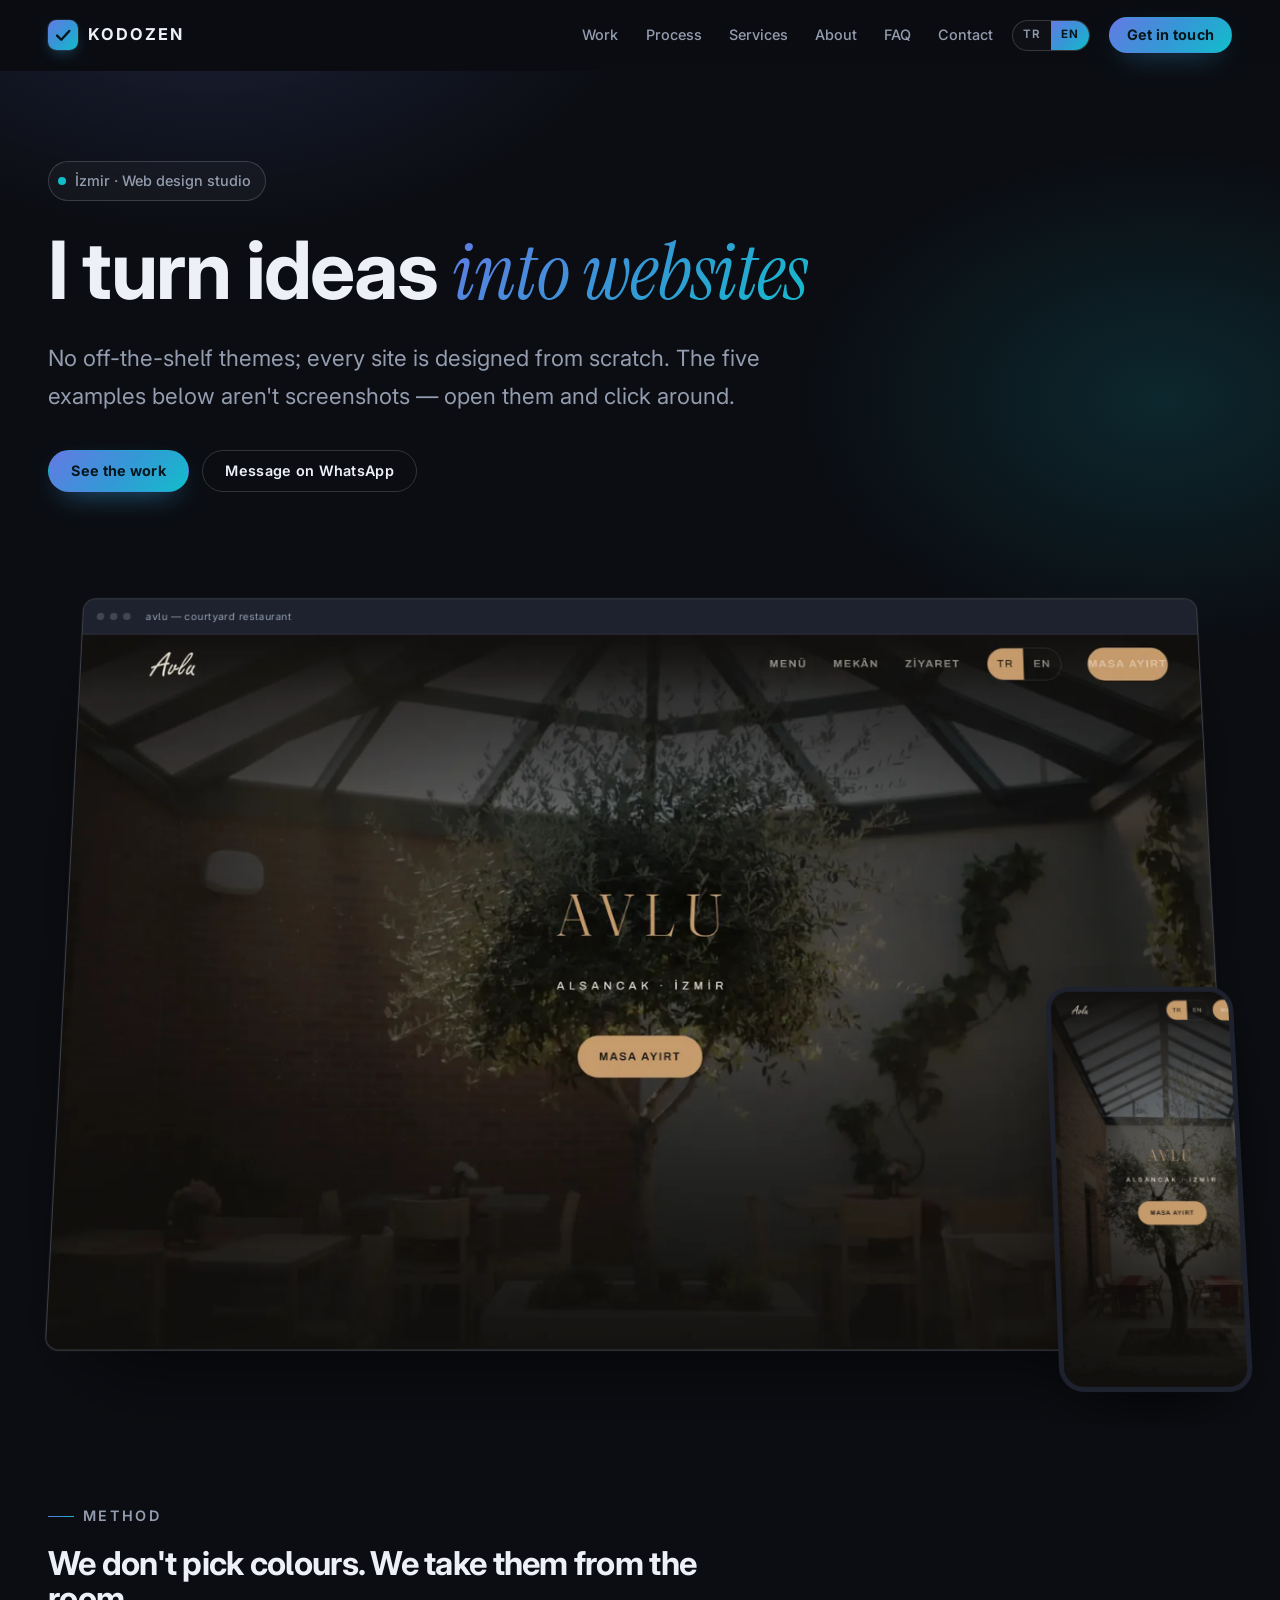
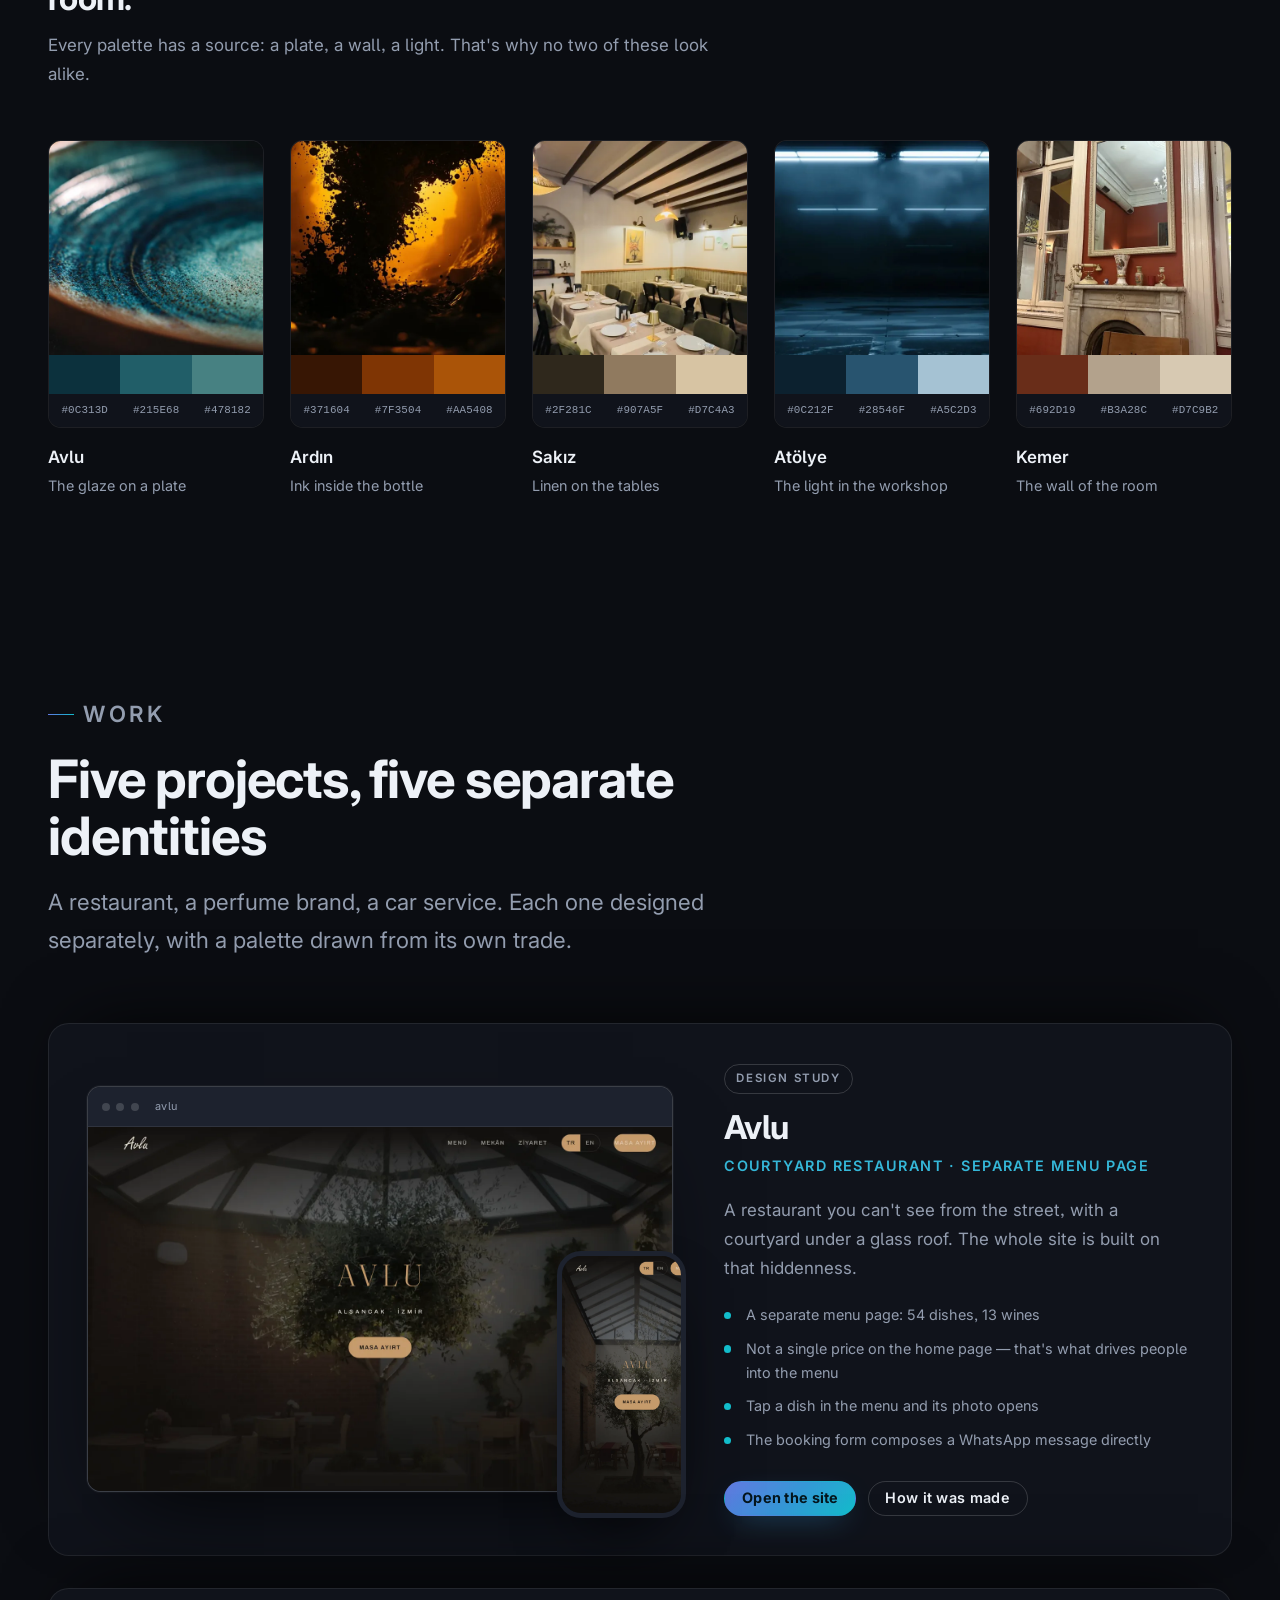
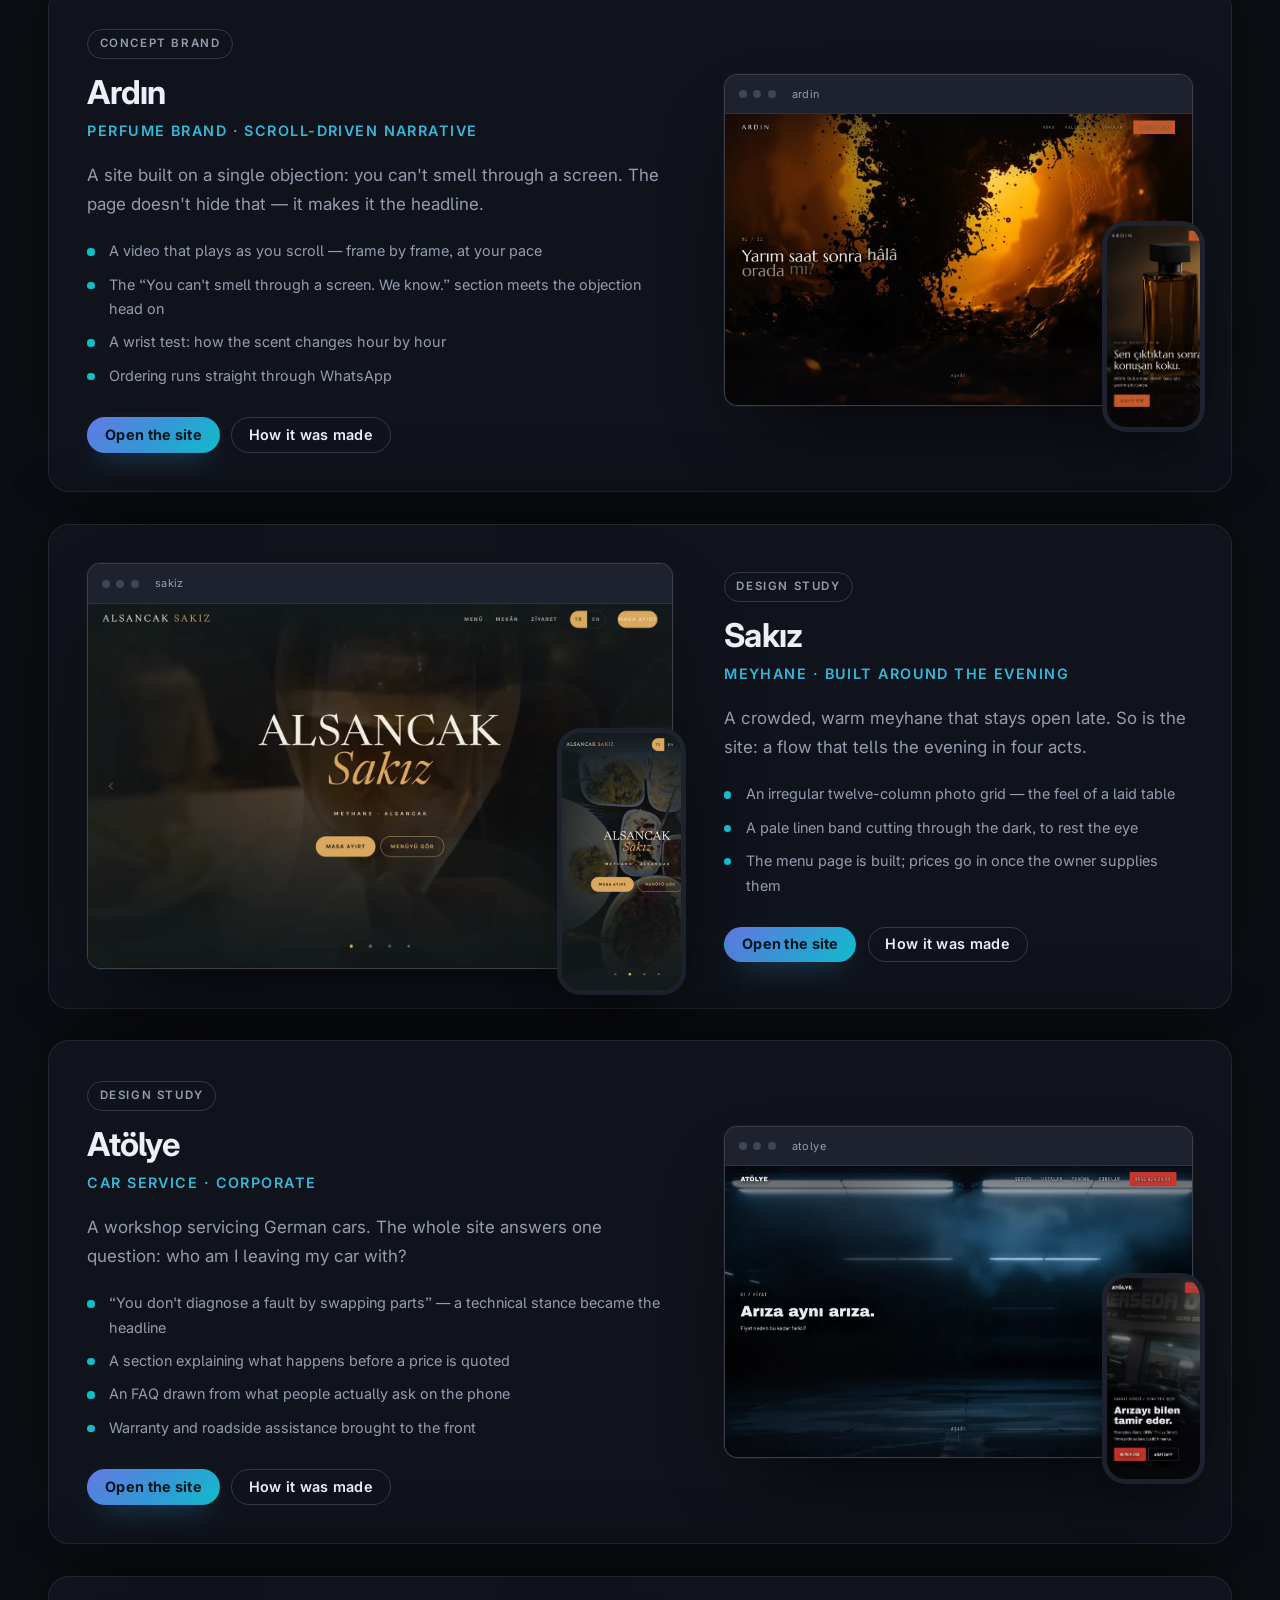
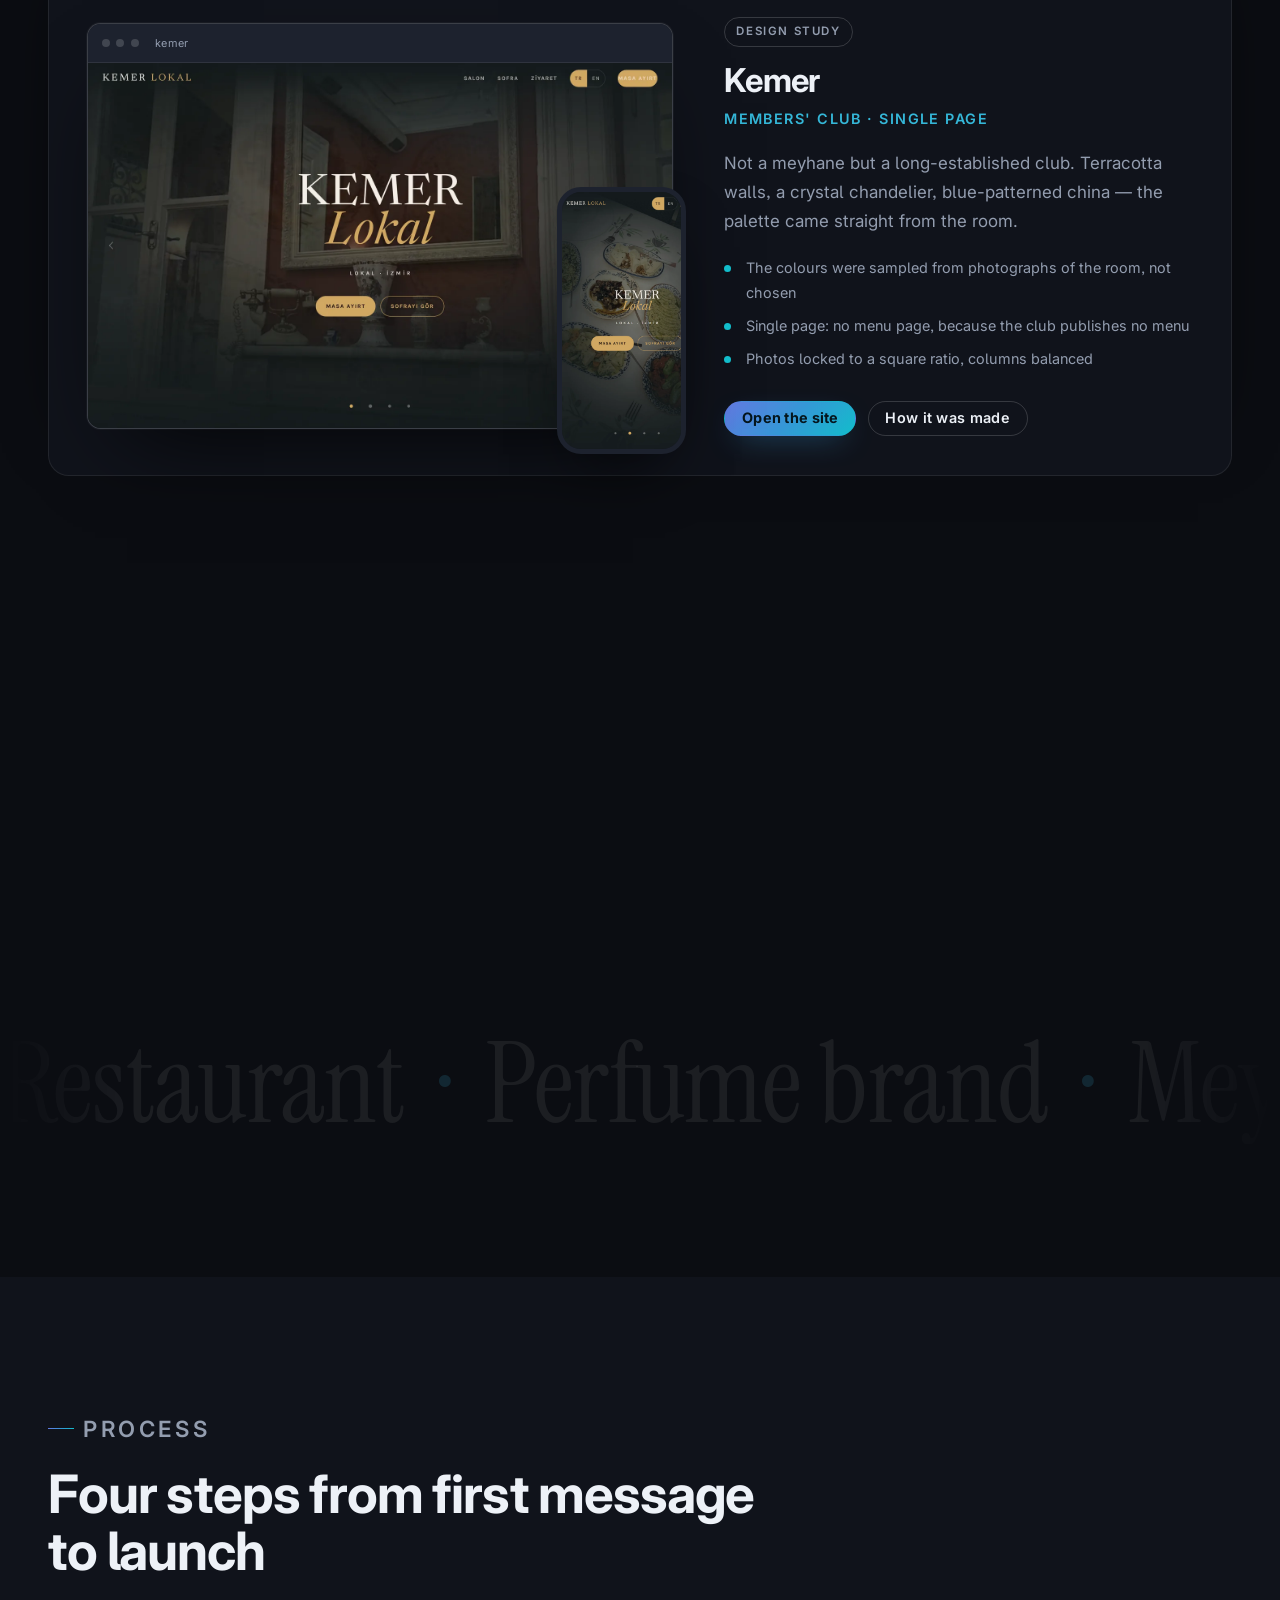
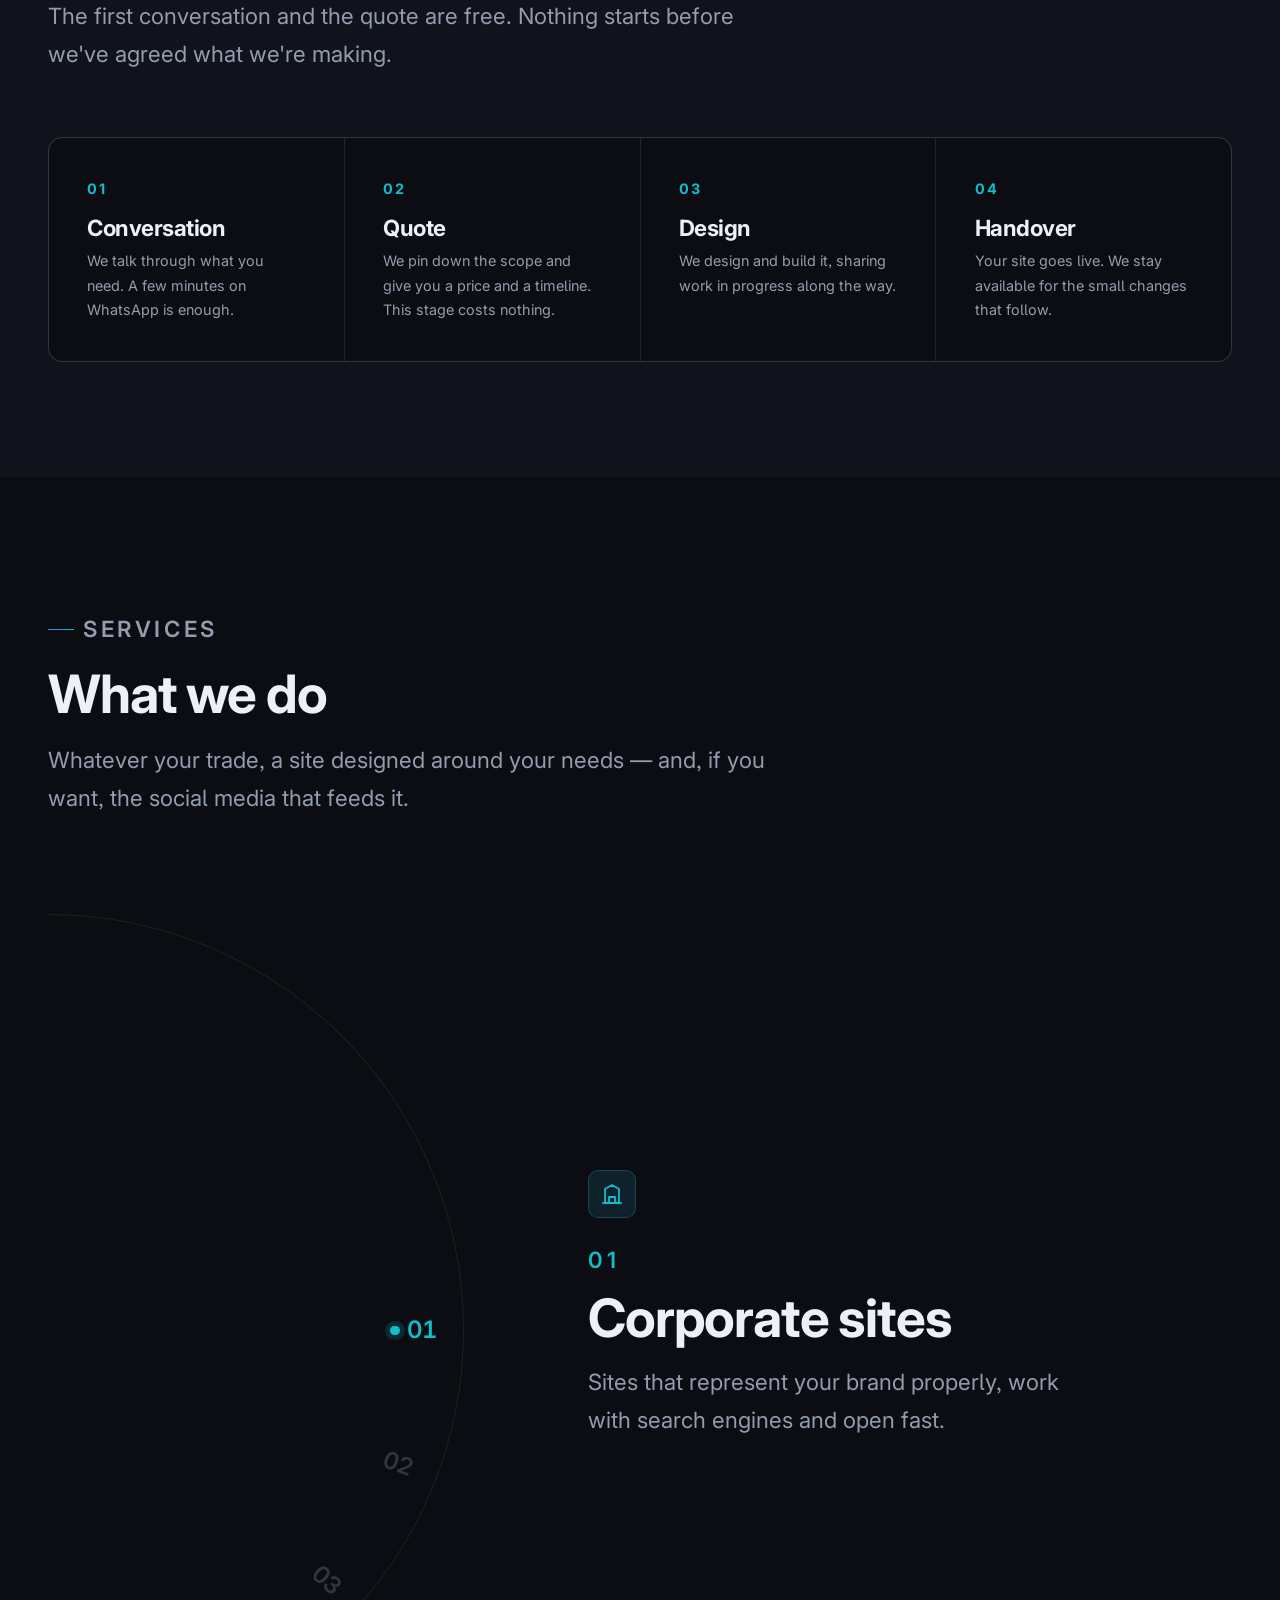
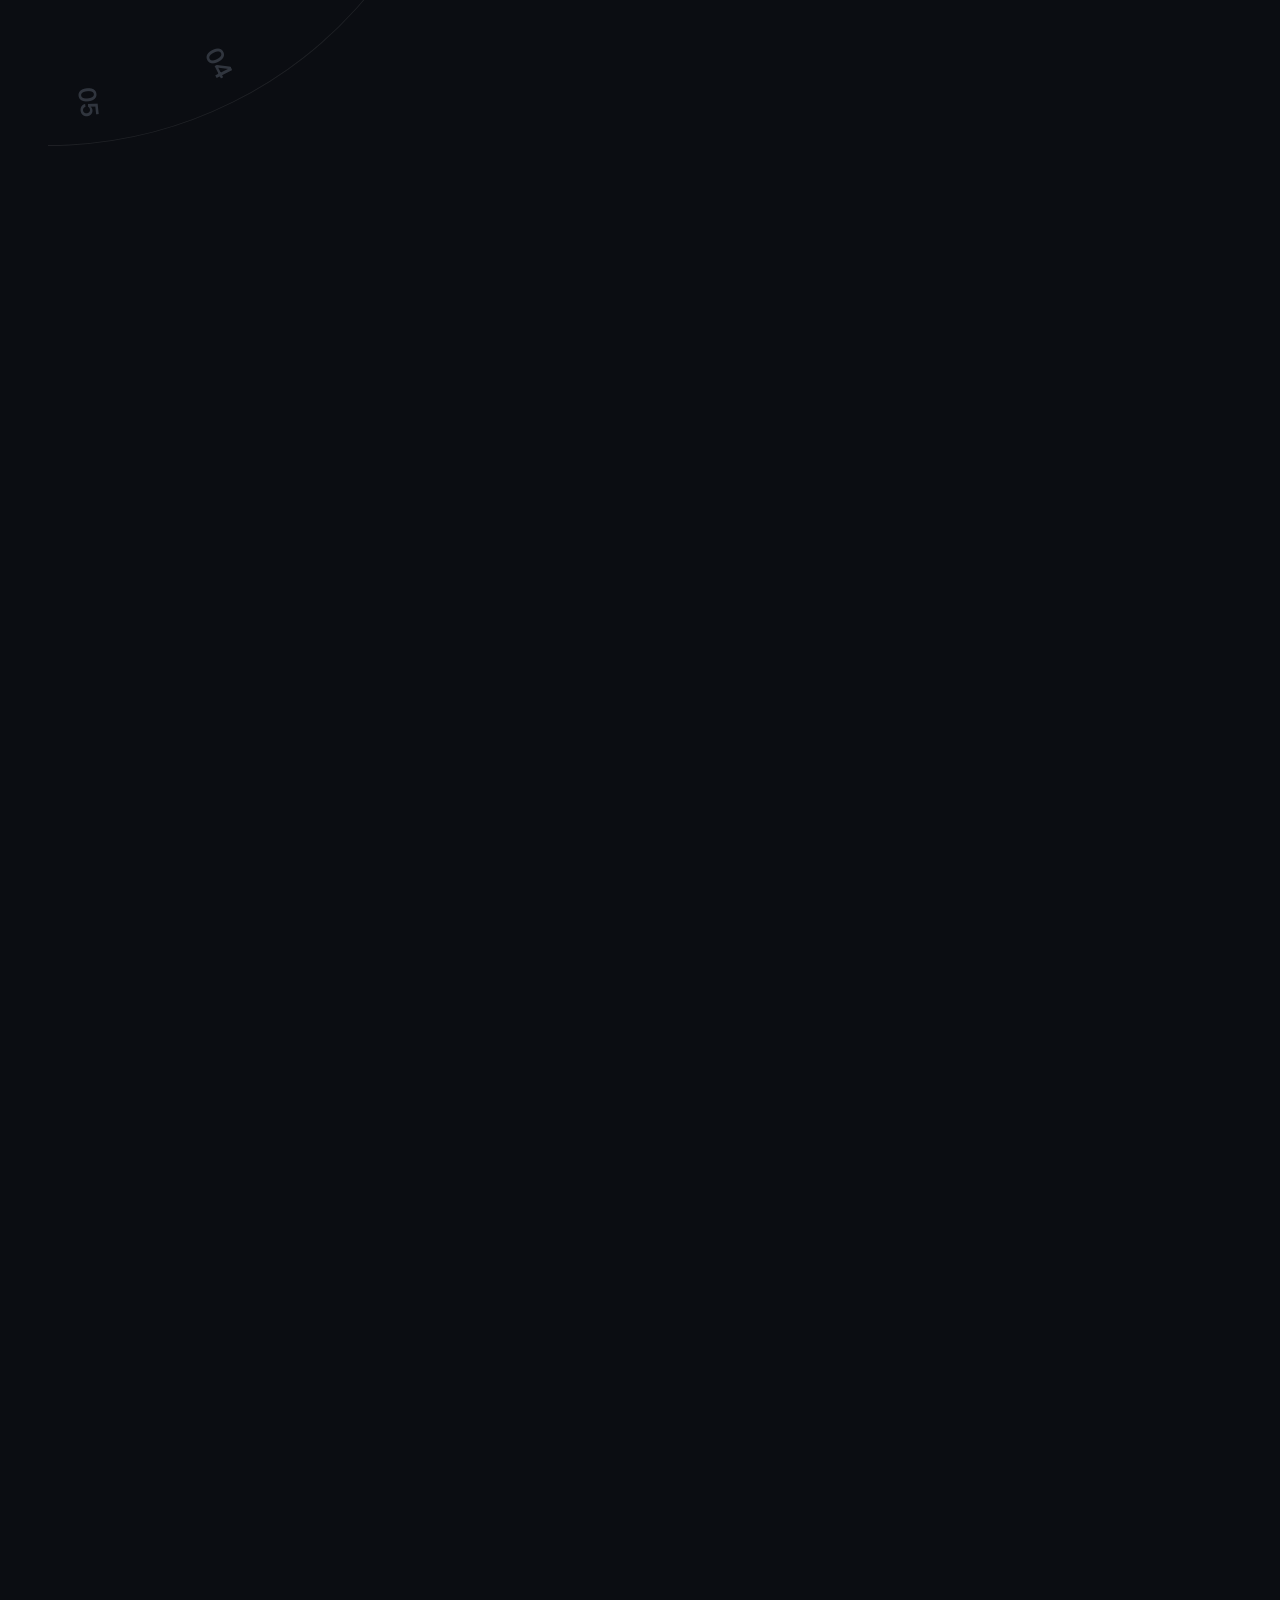
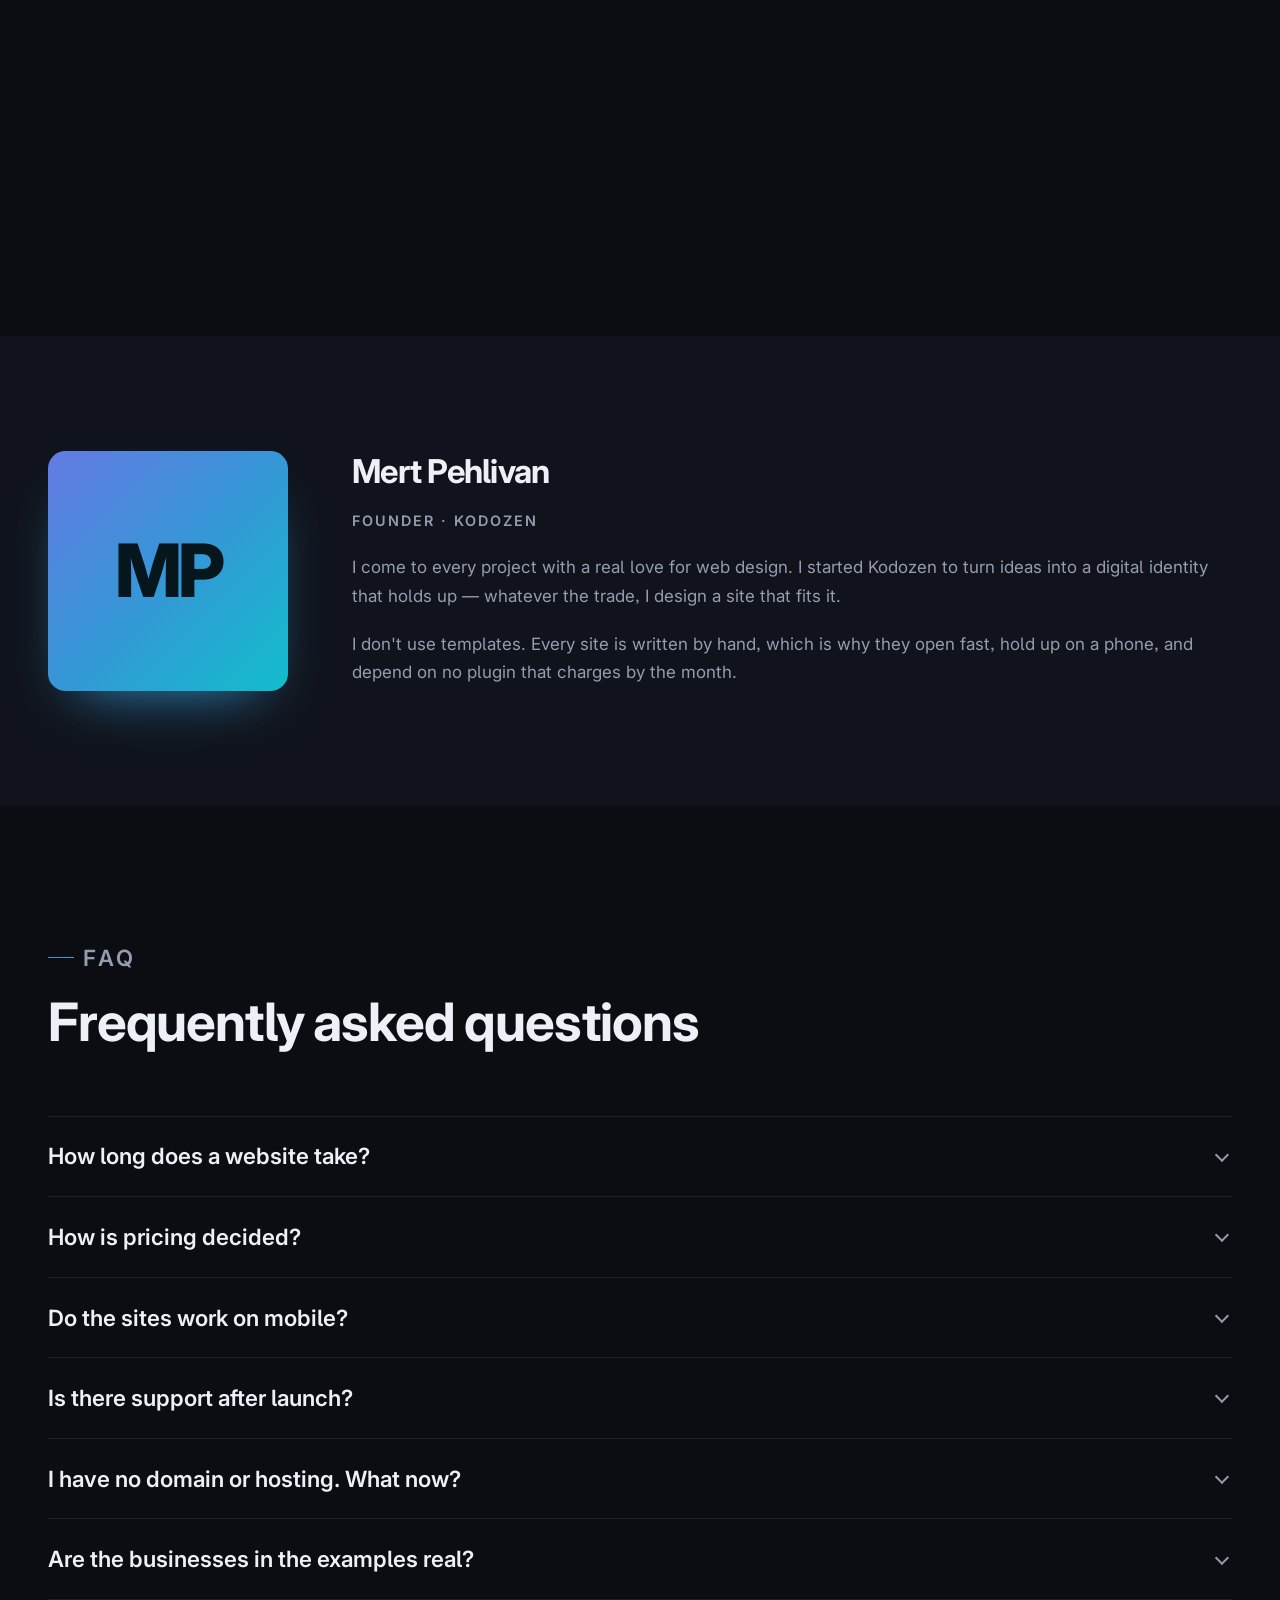
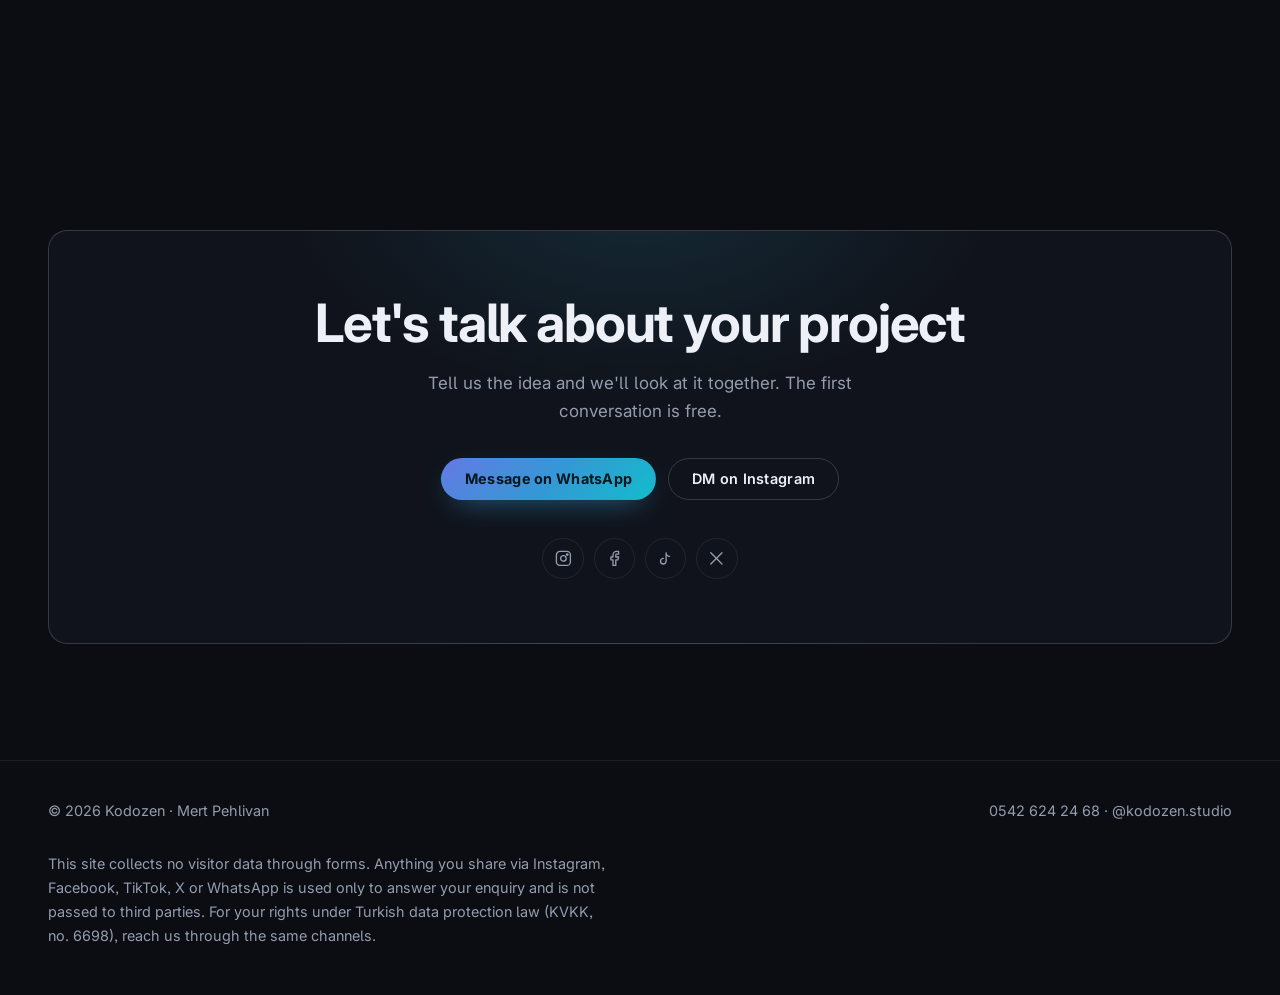
==== index.html @ 6a65d203 "Kodozen site and five example projects" ====
<!doctype html>
<html lang="tr" class="no-js">
<head>
<meta charset="utf-8">
<meta name="viewport" content="width=device-width, initial-scale=1">
<title>Kodozen · Web Tasarım Stüdyosu</title>
<meta name="description" content="İzmir'de web tasarım stüdyosu. Kurumsal, e-ticaret, portfolyo ve rezervasyon siteleri, sosyal medya yönetimi. Örnek işlerimizi açıp gezebilirsiniz.">
<meta name="theme-color" content="#0b0d12">
<link rel="icon" href="favicon.svg" type="image/svg+xml">

<meta property="og:type" content="website">
<meta property="og:title" content="Kodozen · Web Tasarım Stüdyosu">
<meta property="og:description" content="Fikrinizi web sitesine dönüştürüyoruz. Örnek işlerimiz gerçekten çalışan siteler — açıp gezebilirsiniz.">
<meta property="og:image" content="img/avlu-masaustu.jpg">
<meta name="twitter:card" content="summary_large_image">

<!-- Sayfa JavaScript'siz de tam okunur kalsın diye: .belir kuralları
     yalnızca html.js varken uygulanır, bu satır da onu erkenden yazar. -->
<script>document.documentElement.className = "js";</script>

<link rel="preconnect" href="https://fonts.googleapis.com">
<link rel="preconnect" href="https://fonts.gstatic.com" crossorigin>
<link href="https://fonts.googleapis.com/css2?family=Inter:wght@400;500;600;700;800&family=Instrument+Serif:ital@0;1&display=swap" rel="stylesheet">
<link rel="stylesheet" href="styles.css?v=21">

<script type="application/ld+json">
{
  "@context": "https://schema.org",
  "@type": "ProfessionalService",
  "name": "Kodozen",
  "description": "Web tasarım stüdyosu — kurumsal, e-ticaret, portfolyo ve rezervasyon siteleri, sosyal medya yönetimi.",
  "founder": { "@type": "Person", "name": "Mert Pehlivan" },
  "areaServed": "TR",
  "telephone": "+90 542 624 24 68",
  "address": { "@type": "PostalAddress", "addressLocality": "İzmir", "addressCountry": "TR" },
  "sameAs": [
    "https://instagram.com/kodozen.studio",
    "https://facebook.com/kodozen.studio",
    "https://tiktok.com/@kodozen.studio",
    "https://x.com/kodozenstudio"
  ]
}
</script>
</head>
<body>

<a class="atla" href="#ana"><span lang="tr">İçeriğe geç</span><span lang="en">Skip to content</span></a>

<header class="ust" id="ustbar">
  <div class="kabuk ust__ic">
    <a class="marka" href="#ana" aria-label="Kodozen ana sayfa">
      <span class="marka__im" aria-hidden="true">
        <svg viewBox="0 0 24 24" fill="none" stroke="#05161d" stroke-width="3.2" stroke-linecap="round" stroke-linejoin="round"><path d="M4 12.5 9.5 18 20 6.5"/></svg>
      </span>
      <span class="marka__ad">Kodozen</span>
    </a>
    <nav class="gezinti" id="ana-menu" aria-label="Ana menü">
      <a href="#isler"><span lang="tr">İşler</span><span lang="en">Work</span></a>
      <a href="#surec"><span lang="tr">Süreç</span><span lang="en">Process</span></a>
      <a href="#hizmetler"><span lang="tr">Hizmetler</span><span lang="en">Services</span></a>
      <a href="#kurucu"><span lang="tr">Hakkımızda</span><span lang="en">About</span></a>
      <a href="#sss"><span lang="tr">SSS</span><span lang="en">FAQ</span></a>
      <a href="#iletisim"><span lang="tr">İletişim</span><span lang="en">Contact</span></a>
    </nav>
    <div class="dil" role="group" aria-label="Dil / Language">
      <button type="button" data-dil="tr" aria-pressed="true">TR</button>
      <button type="button" data-dil="en" aria-pressed="false">EN</button>
    </div>
    <button class="menu-dugme" type="button" aria-expanded="false" aria-controls="ana-menu">
      <span class="gizli"><span lang="tr">Menü</span><span lang="en">Menu</span></span>
      <span class="menu-dugme__cizgi" aria-hidden="true"></span>
    </button>
    <a class="dugme dugme--dolu dugme--kucuk" href="#iletisim"><span lang="tr">Bize ulaşın</span><span lang="en">Get in touch</span></a>
  </div>
</header>

<main id="ana">

  <!-- ============ giriş ============ -->
  <section class="giris">
    <!-- Arka plan videosu geldiğinde buraya <video> girecek; o zamana kadar
         degrade katmanı poster görevi görüyor, boş kalmıyor. -->
    <div class="giris__fon" data-video="bekliyor" aria-hidden="true"></div>

    <div class="kabuk giris__ic">
      <p class="giris__rozet"><span class="giris__nokta"></span> <span lang="tr">İzmir · Web tasarım stüdyosu</span><span lang="en">İzmir · Web design studio</span></p>
      <h1><span lang="tr">Fikrinizi</span><span lang="en">I turn ideas</span> <em><span lang="tr">web sitesine</span><span lang="en">into websites</span></em> <span lang="tr">dönüştürüyoruz</span></h1>
      <p class="giris__alt">
        <span lang="tr">Hazır tema kurmuyoruz; her site sıfırdan tasarlanıyor. Aşağıdaki beş örnek ekran görüntüsü değil — açıp gezebilirsiniz.</span><span lang="en">No off-the-shelf themes; every site is designed from scratch. The five examples below aren't screenshots — open them and click around.</span>
      </p>
      <div class="giris__eylem">
        <a class="dugme dugme--dolu" href="#isler"><span lang="tr">İşleri gör</span><span lang="en">See the work</span></a>
        <a class="dugme dugme--bos" href="https://wa.me/905426242468?text=Merhaba%2C%20Kodozen%20ile%20bir%20web%20sitesi%20projesi%20konu%C5%9Fmak%20istiyorum." target="_blank" rel="noopener"><span lang="tr">WhatsApp'tan yazın</span><span lang="en">Message on WhatsApp</span></a>
      </div>

      <div class="vitrin belir">
        <div class="vitrin__yerlesim">
          <!-- Çerçevenin içine, dosya varsa ve hareket isteniyorsa, beş demo
               sitesinin 4K kaydırma videosu JavaScript ile giriyor. Video yoksa
               ya da oynatılamıyorsa aşağıdaki duran kare olduğu gibi kalıyor. -->
          <div class="cerceve cerceve--masaustu cerceve--vitrin" data-video="bekliyor">
            <div class="cerceve__cubuk" aria-hidden="true">
              <i></i><i></i><i></i>
              <span class="cerceve__adres" data-adres>avlu — bahçe restoranı</span>
            </div>
            <div class="cerceve__ekran">
              <picture>
                <source type="image/webp" srcset="img/avlu-masaustu.webp">
                <img src="img/avlu-masaustu.jpg" width="1440" height="900"
                     alt="Avlu bahçe restoranı sitesinin masaüstü görünümü: cam çatı altındaki avlu fotoğrafı üzerinde altın renkli başlık." fetchpriority="high">
              </picture>
            </div>
          </div>
          <div class="cerceve cerceve--mobil vitrin__mobil">
            <picture>
              <source type="image/webp" srcset="img/avlu-mobil.webp">
              <img src="img/avlu-mobil.jpg" width="780" height="1688"
                   alt="Aynı sitenin telefon görünümü." loading="lazy">
            </picture>
          </div>
        </div>
      </div>
    </div>
  </section>

  <!-- ============ yöntem: renk ============
       Rakam şeridinin yerine geçti. Beş işin birbirine benzememesinin
       gerçek sebebi bu: her paletin nereden geldiği tek tek gösteriliyor.
       Renkler uydurulmadı — aşağıdaki altı haneli kodlar bu fotoğrafların
       kendisinden örneklendi. -->
  <section class="blok--ince" id="yontem">
    <div class="kabuk">
      <div class="renk-basi belir">
        <p class="ust-yazi"><span lang="tr">Yöntem</span><span lang="en">Method</span></p>
        <h2><span lang="tr">Renkleri seçmiyoruz, mekândan çıkarıyoruz</span><span lang="en">We don't pick colours. We take them from the room.</span></h2>
        <p>
          <span lang="tr">Her paletin bir kaynağı var: bir tabak, bir duvar, bir ışık. Beş işin birbirine benzememesinin sebebi bu.</span><span lang="en">Every palette has a source: a plate, a wall, a light. That's why no two of these look alike.</span>
        </p>
      </div>
      <div class="renkler belir">
        <figure class="renk">
          <div class="renk__kare">
            <picture>
              <source type="image/webp" srcset="img/renk-avlu.webp">
              <img src="img/renk-avlu.jpg" width="520" height="520" loading="lazy"
                   alt="Avlu için rengin çıkarıldığı fotoğraf: Tabağın sırı.">
            </picture>
          </div>
          <ul class="renk__palet">
            <li><i style="background:#0C313D"></i><code>#0C313D</code></li>
            <li><i style="background:#215E68"></i><code>#215E68</code></li>
            <li><i style="background:#478182"></i><code>#478182</code></li>
          </ul>
          <figcaption>
            <b>Avlu</b>
            <span><span lang="tr">Tabağın sırı</span><span lang="en">The glaze on a plate</span></span>
          </figcaption>
        </figure>
        <figure class="renk">
          <div class="renk__kare">
            <picture>
              <source type="image/webp" srcset="img/renk-ardin.webp">
              <img src="img/renk-ardin.jpg" width="520" height="520" loading="lazy"
                   alt="Ardın için rengin çıkarıldığı fotoğraf: Şişenin içindeki mürekkep.">
            </picture>
          </div>
          <ul class="renk__palet">
            <li><i style="background:#371604"></i><code>#371604</code></li>
            <li><i style="background:#7F3504"></i><code>#7F3504</code></li>
            <li><i style="background:#AA5408"></i><code>#AA5408</code></li>
          </ul>
          <figcaption>
            <b>Ardın</b>
            <span><span lang="tr">Şişenin içindeki mürekkep</span><span lang="en">Ink inside the bottle</span></span>
          </figcaption>
        </figure>
        <figure class="renk">
          <div class="renk__kare">
            <picture>
              <source type="image/webp" srcset="img/renk-sakiz.webp">
              <img src="img/renk-sakiz.jpg" width="520" height="520" loading="lazy"
                   alt="Sakız için rengin çıkarıldığı fotoğraf: Masaların keteni.">
            </picture>
          </div>
          <ul class="renk__palet">
            <li><i style="background:#2F281C"></i><code>#2F281C</code></li>
            <li><i style="background:#907A5F"></i><code>#907A5F</code></li>
            <li><i style="background:#D7C4A3"></i><code>#D7C4A3</code></li>
          </ul>
          <figcaption>
            <b>Sakız</b>
            <span><span lang="tr">Masaların keteni</span><span lang="en">Linen on the tables</span></span>
          </figcaption>
        </figure>
        <figure class="renk">
          <div class="renk__kare">
            <picture>
              <source type="image/webp" srcset="img/renk-atolye.webp">
              <img src="img/renk-atolye.jpg" width="520" height="520" loading="lazy"
                   alt="Atölye için rengin çıkarıldığı fotoğraf: Atölyenin ışığı.">
            </picture>
          </div>
          <ul class="renk__palet">
            <li><i style="background:#0C212F"></i><code>#0C212F</code></li>
            <li><i style="background:#28546F"></i><code>#28546F</code></li>
            <li><i style="background:#A5C2D3"></i><code>#A5C2D3</code></li>
          </ul>
          <figcaption>
            <b>Atölye</b>
            <span><span lang="tr">Atölyenin ışığı</span><span lang="en">The light in the workshop</span></span>
          </figcaption>
        </figure>
        <figure class="renk">
          <div class="renk__kare">
            <picture>
              <source type="image/webp" srcset="img/renk-kemer.webp">
              <img src="img/renk-kemer.jpg" width="520" height="520" loading="lazy"
                   alt="Kemer için rengin çıkarıldığı fotoğraf: Salonun duvarı.">
            </picture>
          </div>
          <ul class="renk__palet">
            <li><i style="background:#692D19"></i><code>#692D19</code></li>
            <li><i style="background:#B3A28C"></i><code>#B3A28C</code></li>
            <li><i style="background:#D7C9B2"></i><code>#D7C9B2</code></li>
          </ul>
          <figcaption>
            <b>Kemer</b>
            <span><span lang="tr">Salonun duvarı</span><span lang="en">The wall of the room</span></span>
          </figcaption>
        </figure>
      </div>
    </div>
  </section>

  <!-- ============ işler ============ -->
  <section class="blok" id="isler">
    <div class="kabuk">
      <div class="blok-basi belir">
        <p class="ust-yazi"><span lang="tr">İşler</span><span lang="en">Work</span></p>
        <h2><span lang="tr">Beş iş, beş ayrı kimlik</span><span lang="en">Five projects, five separate identities</span></h2>
        <p>
          <span lang="tr">Restoran, parfüm, oto servis. Beşi de kendi işinden çıkarılmış bir palet ve kendi kurgusuyla ayrı ayrı tasarlandı.</span><span lang="en">A restaurant, a perfume brand, a car service. Each one designed separately, with a palette drawn from its own trade.</span>
        </p>
      </div>

      <div class="isler">

        <!-- --- avlu --- -->
        <article class="is belir">
          <div class="is__gorsel">
            <div class="cerceve cerceve--masaustu">
              <div class="cerceve__cubuk" aria-hidden="true"><i></i><i></i><i></i><span class="cerceve__adres">avlu</span></div>
              <picture><source type="image/webp" srcset="img/avlu-masaustu.webp">
                <img src="img/avlu-masaustu.jpg" width="1440" height="900" alt="Avlu sitesinin masaüstü görünümü." loading="lazy"></picture>
            </div>
            <div class="cerceve cerceve--mobil">
              <picture><source type="image/webp" srcset="img/avlu-mobil.webp">
                <img src="img/avlu-mobil.jpg" width="780" height="1688" alt="Avlu sitesinin telefon görünümü." loading="lazy"></picture>
            </div>
          </div>
          <div>
            <span class="is__etiket"><span lang="tr">Tasarım çalışması</span><span lang="en">Design study</span></span>
            <h3 class="is__ad">Avlu</h3>
            <p class="is__tur"><span lang="tr">Bahçe restoranı · Ayrı menü sayfası</span><span lang="en">Courtyard restaurant · Separate menu page</span></p>
            <p class="is__ozet">
              <span lang="tr">Sokaktan görünmeyen, cam çatı altında bir avlusu olan bir restoran. Sitenin bütün kurgusu bu gizliliğin üzerine kuruldu.</span><span lang="en">A restaurant you can't see from the street, with a courtyard under a glass roof. The whole site is built on that hiddenness.</span>
            </p>
            <ul class="is__liste">
              <li><span lang="tr">54 yemek ve 13 şaraplık ayrı menü sayfası</span><span lang="en">A separate menu page: 54 dishes, 13 wines</span></li>
              <li><span lang="tr">Ana sayfada tek bir fiyat yok — menüye tıklamayı teşvik ediyor</span><span lang="en">Not a single price on the home page — that's what drives people into the menu</span></li>
              <li><span lang="tr">Menüdeki yemeğe tıklayınca fotoğrafı açılıyor</span><span lang="en">Tap a dish in the menu and its photo opens</span></li>
              <li><span lang="tr">Rezervasyon formu doğrudan WhatsApp mesajı kuruyor</span><span lang="en">The booking form composes a WhatsApp message directly</span></li>
            </ul>
            <div class="is__eylem">
              <a class="dugme dugme--dolu dugme--kucuk" href="demo/avlu/" target="_blank" rel="noopener"><span lang="tr">Siteyi aç</span><span lang="en">Open the site</span></a>
              <a class="dugme dugme--bos dugme--kucuk" href="is/avlu.html"><span lang="tr">Nasıl yapıldı</span><span lang="en">How it was made</span></a>
            </div>
          </div>
        </article>
        <!-- --- ardin --- -->
        <article class="is belir">
          <div class="is__gorsel">
            <div class="cerceve cerceve--masaustu">
              <div class="cerceve__cubuk" aria-hidden="true"><i></i><i></i><i></i><span class="cerceve__adres">ardin</span></div>
              <picture><source type="image/webp" srcset="img/ardin-masaustu.webp">
                <img src="img/ardin-masaustu.jpg" width="1440" height="900" alt="Ardın sitesinin masaüstü görünümü." loading="lazy"></picture>
            </div>
            <div class="cerceve cerceve--mobil">
              <picture><source type="image/webp" srcset="img/ardin-mobil.webp">
                <img src="img/ardin-mobil.jpg" width="780" height="1688" alt="Ardın sitesinin telefon görünümü." loading="lazy"></picture>
            </div>
          </div>
          <div>
            <span class="is__etiket"><span lang="tr">Konsept marka</span><span lang="en">Concept brand</span></span>
            <h3 class="is__ad">Ardın</h3>
            <p class="is__tur"><span lang="tr">Parfüm markası · Kaydırmalı anlatım</span><span lang="en">Perfume brand · Scroll-driven narrative</span></p>
            <p class="is__ozet">
              <span lang="tr">Bir parfüm markası için, tek bir itirazın üzerine kurulmuş bir site: ekrandan koku alınmıyor. Sayfa bunu saklamıyor, başlık yapıyor.</span><span lang="en">A site built on a single objection: you can't smell through a screen. The page doesn't hide that — it makes it the headline.</span>
            </p>
            <ul class="is__liste">
              <li><span lang="tr">Kaydırdıkça oynayan video — sayfa ilerledikçe kare kare akıyor</span><span lang="en">A video that plays as you scroll — frame by frame, at your pace</span></li>
              <li><span lang="tr">&ldquo;Ekrandan koku alınmıyor. Biliyoruz.&rdquo; bölümü itirazı karşılıyor</span><span lang="en">The &ldquo;You can't smell through a screen. We know.&rdquo; section meets the objection head on</span></li>
              <li><span lang="tr">Bilek testi: kokunun saat saat nasıl değiştiğini anlatıyor</span><span lang="en">A wrist test: how the scent changes hour by hour</span></li>
              <li><span lang="tr">Sipariş doğrudan WhatsApp'a bağlanıyor</span><span lang="en">Ordering runs straight through WhatsApp</span></li>
            </ul>
            <div class="is__eylem">
              <a class="dugme dugme--dolu dugme--kucuk" href="demo/ardin/" target="_blank" rel="noopener"><span lang="tr">Siteyi aç</span><span lang="en">Open the site</span></a>
              <a class="dugme dugme--bos dugme--kucuk" href="is/ardin.html"><span lang="tr">Nasıl yapıldı</span><span lang="en">How it was made</span></a>
            </div>
          </div>
        </article>
        <!-- --- sakız --- -->
        <article class="is belir">
          <div class="is__gorsel">
            <div class="cerceve cerceve--masaustu">
              <div class="cerceve__cubuk" aria-hidden="true"><i></i><i></i><i></i><span class="cerceve__adres">sakiz</span></div>
              <picture><source type="image/webp" srcset="img/sakiz-masaustu.webp">
                <img src="img/sakiz-masaustu.jpg" width="1440" height="900" alt="Sakız meyhane sitesinin masaüstü görünümü." loading="lazy"></picture>
            </div>
            <div class="cerceve cerceve--mobil">
              <picture><source type="image/webp" srcset="img/sakiz-mobil.webp">
                <img src="img/sakiz-mobil.jpg" width="780" height="1688" alt="Sakız sitesinin telefon görünümü." loading="lazy"></picture>
            </div>
          </div>
          <div>
            <span class="is__etiket"><span lang="tr">Tasarım çalışması</span><span lang="en">Design study</span></span>
            <h3 class="is__ad">Sakız</h3>
            <p class="is__tur"><span lang="tr">Meyhane · Gece kurgusu</span><span lang="en">Meyhane · Built around the evening</span></p>
            <p class="is__ozet">
              <span lang="tr">Kalabalık, sıcak ve geç saatlere kadar açık bir meyhane. Site de öyle: akşamın dört perdesini sırayla anlatan bir akış üzerine kurulu.</span><span lang="en">A crowded, warm meyhane that stays open late. So is the site: a flow that tells the evening in four acts.</span>
            </p>
            <ul class="is__liste">
              <li><span lang="tr">Düzensiz on iki sütunluk fotoğraf ızgarası — sofra hissi</span><span lang="en">An irregular twelve-column photo grid — the feel of a laid table</span></li>
              <li><span lang="tr">Koyu zemini kesen açık keten bandı, gözü dinlendiriyor</span><span lang="en">A pale linen band cutting through the dark, to rest the eye</span></li>
              <li><span lang="tr">Menü sayfası hazır; fiyatlar işletmeden gelince dolacak</span><span lang="en">The menu page is built; prices go in once the owner supplies them</span></li>
            </ul>
            <div class="is__eylem">
              <a class="dugme dugme--dolu dugme--kucuk" href="demo/sakiz/" target="_blank" rel="noopener"><span lang="tr">Siteyi aç</span><span lang="en">Open the site</span></a>
              <a class="dugme dugme--bos dugme--kucuk" href="is/sakiz.html"><span lang="tr">Nasıl yapıldı</span><span lang="en">How it was made</span></a>
            </div>
          </div>
        </article>
        <!-- --- atolye --- -->
        <article class="is belir">
          <div class="is__gorsel">
            <div class="cerceve cerceve--masaustu">
              <div class="cerceve__cubuk" aria-hidden="true"><i></i><i></i><i></i><span class="cerceve__adres">atolye</span></div>
              <picture><source type="image/webp" srcset="img/atolye-masaustu.webp">
                <img src="img/atolye-masaustu.jpg" width="1440" height="900" alt="Atölye sitesinin masaüstü görünümü." loading="lazy"></picture>
            </div>
            <div class="cerceve cerceve--mobil">
              <picture><source type="image/webp" srcset="img/atolye-mobil.webp">
                <img src="img/atolye-mobil.jpg" width="780" height="1688" alt="Atölye sitesinin telefon görünümü." loading="lazy"></picture>
            </div>
          </div>
          <div>
            <span class="is__etiket"><span lang="tr">Tasarım çalışması</span><span lang="en">Design study</span></span>
            <h3 class="is__ad">Atölye</h3>
            <p class="is__tur"><span lang="tr">Oto servis · Kurumsal</span><span lang="en">Car service · Corporate</span></p>
            <p class="is__ozet">
              <span lang="tr">Alman marka araçlara bakan bir sanayi sitesi servisi. Sitenin tamamı tek bir sorunun cevabı: aracımı kime bırakıyorum?</span><span lang="en">A workshop servicing German cars. The whole site answers one question: who am I leaving my car with?</span>
            </p>
            <ul class="is__liste">
              <li><span lang="tr">&ldquo;Parça değiştirerek arıza aranmaz&rdquo; — teknik duruş başlık oldu</span><span lang="en">&ldquo;You don't diagnose a fault by swapping parts&rdquo; — a technical stance became the headline</span></li>
              <li><span lang="tr">Fiyat vermeden önce ne yapıldığını anlatan ayrı bir bölüm</span><span lang="en">A section explaining what happens before a price is quoted</span></li>
              <li><span lang="tr">Sık sorulan sorular, telefonda gerçekten sorulanlardan</span><span lang="en">An FAQ drawn from what people actually ask on the phone</span></li>
              <li><span lang="tr">Garanti ve yol yardımı bilgisi öne çıkarıldı</span><span lang="en">Warranty and roadside assistance brought to the front</span></li>
            </ul>
            <div class="is__eylem">
              <a class="dugme dugme--dolu dugme--kucuk" href="demo/atolye/" target="_blank" rel="noopener"><span lang="tr">Siteyi aç</span><span lang="en">Open the site</span></a>
              <a class="dugme dugme--bos dugme--kucuk" href="is/atolye.html"><span lang="tr">Nasıl yapıldı</span><span lang="en">How it was made</span></a>
            </div>
          </div>
        </article>
        <!-- --- kemer --- -->
        <article class="is belir">
          <div class="is__gorsel">
            <div class="cerceve cerceve--masaustu">
              <div class="cerceve__cubuk" aria-hidden="true"><i></i><i></i><i></i><span class="cerceve__adres">kemer</span></div>
              <picture><source type="image/webp" srcset="img/kemer-masaustu.webp">
                <img src="img/kemer-masaustu.jpg" width="1440" height="900" alt="Kemer lokal sitesinin masaüstü görünümü." loading="lazy"></picture>
            </div>
            <div class="cerceve cerceve--mobil">
              <picture><source type="image/webp" srcset="img/kemer-mobil.webp">
                <img src="img/kemer-mobil.jpg" width="780" height="1688" alt="Kemer sitesinin telefon görünümü." loading="lazy"></picture>
            </div>
          </div>
          <div>
            <span class="is__etiket"><span lang="tr">Tasarım çalışması</span><span lang="en">Design study</span></span>
            <h3 class="is__ad">Kemer</h3>
            <p class="is__tur"><span lang="tr">Lokal · Tek sayfa</span><span lang="en">Members' club · Single page</span></p>
            <p class="is__ozet">
              <span lang="tr">Bir meyhane değil, köklü bir lokal. Kiremit rengi duvarlar, kristal avize, mavi desenli tabaklar — palet doğrudan salonun kendisinden alındı.</span><span lang="en">Not a meyhane but a long-established club. Terracotta walls, a crystal chandelier, blue-patterned china — the palette came straight from the room.</span>
            </p>
            <ul class="is__liste">
              <li><span lang="tr">Renkler mekânın fotoğraflarından örneklendi, seçilmedi</span><span lang="en">The colours were sampled from photographs of the room, not chosen</span></li>
              <li><span lang="tr">Tek sayfa: menü yayınlanmadığı için menü sayfası kurulmadı</span><span lang="en">Single page: no menu page, because the club publishes no menu</span></li>
              <li><span lang="tr">Fotoğraflar kare oranına sabitlendi, sütunlar dengelendi</span><span lang="en">Photos locked to a square ratio, columns balanced</span></li>
            </ul>
            <div class="is__eylem">
              <a class="dugme dugme--dolu dugme--kucuk" href="demo/kemer/" target="_blank" rel="noopener"><span lang="tr">Siteyi aç</span><span lang="en">Open the site</span></a>
              <a class="dugme dugme--bos dugme--kucuk" href="is/kemer.html"><span lang="tr">Nasıl yapıldı</span><span lang="en">How it was made</span></a>
            </div>
          </div>
        </article>

      </div>
    </div>
  </section>

  <!-- ============ kayan bant ============
       Arkada yavaşça kayan yazı, önünde bir kart. Kart içine 3B nesne
       videosu JavaScript ile giriyor; dosya yoksa kart hiç açılmıyor ve
       geriye yalnızca bant kalıyor — eksik bir kutu görünmüyor. -->
  <section class="bant-blok" aria-label="Çalıştığımız alanlar">
    <div class="bant" aria-hidden="true">
      <div class="bant__akis">
        <div class="bant__grup"><span><span lang="tr">Restoran</span><span lang="en">Restaurant</span></span><i aria-hidden="true">·</i><span><span lang="tr">Parfüm markası</span><span lang="en">Perfume brand</span></span><i aria-hidden="true">·</i><span><span lang="tr">Meyhane</span><span lang="en">Meyhane</span></span><i aria-hidden="true">·</i><span><span lang="tr">Oto servis</span><span lang="en">Car service</span></span><i aria-hidden="true">·</i><span><span lang="tr">Lokal</span><span lang="en">Members' club</span></span><i aria-hidden="true">·</i><span><span lang="tr">Kurumsal</span><span lang="en">Corporate</span></span><i aria-hidden="true">·</i><span><span lang="tr">E-ticaret</span><span lang="en">E-commerce</span></span><i aria-hidden="true">·</i><span><span lang="tr">Portfolyo</span><span lang="en">Portfolio</span></span><i aria-hidden="true">·</i></div>
        <div class="bant__grup"><span><span lang="tr">Restoran</span><span lang="en">Restaurant</span></span><i aria-hidden="true">·</i><span><span lang="tr">Parfüm markası</span><span lang="en">Perfume brand</span></span><i aria-hidden="true">·</i><span><span lang="tr">Meyhane</span><span lang="en">Meyhane</span></span><i aria-hidden="true">·</i><span><span lang="tr">Oto servis</span><span lang="en">Car service</span></span><i aria-hidden="true">·</i><span><span lang="tr">Lokal</span><span lang="en">Members' club</span></span><i aria-hidden="true">·</i><span><span lang="tr">Kurumsal</span><span lang="en">Corporate</span></span><i aria-hidden="true">·</i><span><span lang="tr">E-ticaret</span><span lang="en">E-commerce</span></span><i aria-hidden="true">·</i><span><span lang="tr">Portfolyo</span><span lang="en">Portfolio</span></span><i aria-hidden="true">·</i></div>
      </div>
    </div>
    <div class="bant__kart" data-bant-kart hidden></div>
  </section>

  <!-- ============ süreç ============ -->
  <section class="blok blok--yuzey" id="surec">
    <div class="kabuk">
      <div class="blok-basi belir">
        <p class="ust-yazi"><span lang="tr">Süreç</span><span lang="en">Process</span></p>
        <h2><span lang="tr">İlk mesajdan yayına dört adım</span><span lang="en">Four steps from first message to launch</span></h2>
        <p><span lang="tr">İlk görüşme ve teklif ücretsiz. Ne yapacağımızı konuşmadan iş başlamıyor.</span><span lang="en">The first conversation and the quote are free. Nothing starts before we've agreed what we're making.</span></p>
      </div>
      <ol class="surec belir">
        <li>
          <b>01</b><h3><span lang="tr">Görüşme</span><span lang="en">Conversation</span></h3>
          <p><span lang="tr">Ne istediğinizi konuşuyoruz. WhatsApp'tan birkaç dakika yeterli.</span><span lang="en">We talk through what you need. A few minutes on WhatsApp is enough.</span></p>
        </li>
        <li>
          <b>02</b><h3><span lang="tr">Teklif</span><span lang="en">Quote</span></h3>
          <p><span lang="tr">Kapsamı netleştirip size özel bir fiyat ve süre çıkarıyoruz. Bu aşama ücretsiz.</span><span lang="en">We pin down the scope and give you a price and a timeline. This stage costs nothing.</span></p>
        </li>
        <li>
          <b>03</b><h3><span lang="tr">Tasarım</span><span lang="en">Design</span></h3>
          <p><span lang="tr">Tasarımı hazırlayıp geliştiriyoruz. Ara halleri yol boyunca sizinle paylaşıyoruz.</span><span lang="en">We design and build it, sharing work in progress along the way.</span></p>
        </li>
        <li>
          <b>04</b><h3><span lang="tr">Teslim</span><span lang="en">Handover</span></h3>
          <p><span lang="tr">Siteniz yayına alınır. Sonrasındaki küçük düzenlemeler için de yanınızdayız.</span><span lang="en">Your site goes live. We stay available for the small changes that follow.</span></p>
        </li>
      </ol>
    </div>
  </section>

  <!-- ============ hizmetler ============ -->
  <section class="blok" id="hizmetler">
    <div class="kabuk">
      <div class="blok-basi belir">
        <p class="ust-yazi"><span lang="tr">Hizmetler</span><span lang="en">Services</span></p>
        <h2><span lang="tr">Neler yapıyoruz</span><span lang="en">What we do</span></h2>
        <p><span lang="tr">Sektörünüz ne olursa olsun, ihtiyacınıza göre tasarlanmış bir site — ve isterseniz onu besleyen sosyal medya.</span><span lang="en">Whatever your trade, a site designed around your needs — and, if you want, the social media that feeds it.</span></p>
      </div>
      <!-- Kaydırdıkça dönen kadran. JavaScript devreye girip
           data-etkin yazana kadar bu blok sıradan bir kart ızgarası;
           böylece JavaScript kapalıyken beş hizmet de okunur kalıyor. -->
      <div class="kadran belir" data-kadran>
        <div class="kadran__sahne">
      <div class="kadran__disk" aria-hidden="true">
        <span class="kadran__yay"></span>
        <span class="kadran__no" data-no="0">01</span>
        <span class="kadran__no" data-no="1">02</span>
        <span class="kadran__no" data-no="2">03</span>
        <span class="kadran__no" data-no="3">04</span>
        <span class="kadran__no" data-no="4">05</span>
      </div>
      <span class="kadran__im" aria-hidden="true"></span>
          <div class="hizmetler">
        <article class="hizmet" data-etkin="true">
          <span class="hizmet__im" aria-hidden="true">
            <svg viewBox="0 0 24 24" fill="none" stroke="currentColor" stroke-width="1.8" stroke-linecap="round" stroke-linejoin="round"><path d="M3 21h18M5 21V7l7-4 7 4v14M9 21v-6h6v6"/></svg>
          </span>
          <p class="hizmet__sira" aria-hidden="true">01</p>
          <h3><span lang="tr">Kurumsal siteler</span><span lang="en">Corporate sites</span></h3>
          <p><span lang="tr">Markanızı doğru temsil eden, arama motorlarına uygun, hızlı açılan siteler.</span><span lang="en">Sites that represent your brand properly, work with search engines and open fast.</span></p>
        </article>
        <article class="hizmet">
          <span class="hizmet__im" aria-hidden="true">
            <svg viewBox="0 0 24 24" fill="none" stroke="currentColor" stroke-width="1.8" stroke-linecap="round" stroke-linejoin="round"><path d="M6 2 3 6v14a2 2 0 0 0 2 2h14a2 2 0 0 0 2-2V6l-3-4z"/><path d="M3 6h18M16 10a4 4 0 0 1-8 0"/></svg>
          </span>
          <p class="hizmet__sira" aria-hidden="true">02</p>
          <h3><span lang="tr">E-ticaret</span><span lang="en">E-commerce</span></h3>
          <p><span lang="tr">Ürün kataloğu, sepet ve güvenli ödeme altyapısıyla satışa hazır mağazalar.</span><span lang="en">Shops ready to sell, with a product catalogue, a cart and secure payment.</span></p>
        </article>
        <article class="hizmet">
          <span class="hizmet__im" aria-hidden="true">
            <svg viewBox="0 0 24 24" fill="none" stroke="currentColor" stroke-width="1.8" stroke-linecap="round" stroke-linejoin="round"><rect x="3" y="3" width="18" height="18" rx="2"/><circle cx="9" cy="9" r="2"/><path d="m21 15-4.5-4.5L7 20"/></svg>
          </span>
          <p class="hizmet__sira" aria-hidden="true">03</p>
          <h3><span lang="tr">Portfolyo ve kişisel siteler</span><span lang="en">Portfolio and personal sites</span></h3>
          <p><span lang="tr">Fotoğrafçı, tasarımcı ve serbest çalışanlar için işini öne çıkaran siteler.</span><span lang="en">Sites that put the work first, for photographers, designers and freelancers.</span></p>
        </article>
        <article class="hizmet">
          <span class="hizmet__im" aria-hidden="true">
            <svg viewBox="0 0 24 24" fill="none" stroke="currentColor" stroke-width="1.8" stroke-linecap="round" stroke-linejoin="round"><rect x="3" y="4" width="18" height="18" rx="2"/><path d="M16 2v4M8 2v4M3 10h18M9 16h6"/></svg>
          </span>
          <p class="hizmet__sira" aria-hidden="true">04</p>
          <h3><span lang="tr">Restoran ve rezervasyon</span><span lang="en">Restaurants and booking</span></h3>
          <p><span lang="tr">QR uyumlu dijital menü ve WhatsApp'a bağlı rezervasyonla restoran siteleri.</span><span lang="en">Restaurant sites with a QR-ready digital menu and booking wired to WhatsApp.</span></p>
        </article>
        <article class="hizmet">
          <span class="hizmet__im" aria-hidden="true">
            <svg viewBox="0 0 24 24" fill="none" stroke="currentColor" stroke-width="1.8" stroke-linecap="round" stroke-linejoin="round"><path d="M21 11.5a8.4 8.4 0 0 1-.9 3.8 8.5 8.5 0 0 1-7.6 4.7 8.4 8.4 0 0 1-3.8-.9L3 21l1.9-5.7a8.4 8.4 0 0 1-.9-3.8 8.5 8.5 0 0 1 4.7-7.6 8.4 8.4 0 0 1 3.8-.9h.5a8.48 8.48 0 0 1 8 8z"/></svg>
          </span>
          <p class="hizmet__sira" aria-hidden="true">05</p>
          <h3><span lang="tr">Sosyal medya yönetimi</span><span lang="en">Social media</span></h3>
          <p><span lang="tr">Instagram, Facebook ve TikTok için içerik üretimi, gönderi tasarımı ve reels kurgusu — siteyle aynı görsel dilde.</span><span lang="en">Content, post design and reels for Instagram, Facebook and TikTok — in the same visual language as the site.</span></p>
        </article>
          </div>
        </div>
      </div>
    </div>
  </section>

  <!-- ============ kurucu ============ -->
  <section class="blok blok--yuzey" id="kurucu">
    <div class="kabuk kurucu belir">
      <div class="kurucu__im" aria-hidden="true"><span>MP</span></div>
      <div>
        <h2>Mert Pehlivan</h2>
        <p class="kurucu__rol"><span lang="tr">Kurucu · Kodozen</span><span lang="en">Founder · Kodozen</span></p>
        <p>
          <span lang="tr">Web tasarımı tutkusuyla her projeye özenle yaklaşıyorum. Kodozen'i, fikirleri güçlü bir dijital kimliğe dönüştürmek için kurdum — kim ne isterse, o alana uygun bir web sitesi tasarlıyorum.</span><span lang="en">I come to every project with a real love for web design. I started Kodozen to turn ideas into a digital identity that holds up — whatever the trade, I design a site that fits it.</span>
        </p>
        <p>
          <span lang="tr">Şablon kullanmıyorum. Her site elle yazılıyor; bu yüzden hepsi hızlı açılıyor, hepsi telefonda düzgün duruyor ve hiçbiri aylık abonelik gerektiren bir eklentiye bağlı değil.</span><span lang="en">I don't use templates. Every site is written by hand, which is why they open fast, hold up on a phone, and depend on no plugin that charges by the month.</span>
        </p>
      </div>
    </div>
  </section>

  <!-- ============ sss ============ -->
  <section class="blok" id="sss">
    <div class="kabuk">
      <div class="blok-basi belir">
        <p class="ust-yazi"><span lang="tr">SSS</span><span lang="en">FAQ</span></p>
        <h2><span lang="tr">Sık sorulan sorular</span><span lang="en">Frequently asked questions</span></h2>
      </div>
      <div class="sss belir">
        <details>
          <summary><span lang="tr">Web sitesi ne kadar sürede tamamlanır?</span><span lang="en">How long does a website take?</span></summary>
          <p><span lang="tr">Projenin kapsamına göre değişir. Basit bir tanıtım sitesi genellikle birkaç günde, daha kapsamlı e-ticaret veya rezervasyon sistemleri birkaç haftada tamamlanır. Teklif aşamasında net bir süre paylaşıyoruz.</span><span lang="en">It depends on the scope. A simple brochure site usually takes a few days; a fuller e-commerce or booking system takes a few weeks. We give you a firm timeline with the quote.</span></p>
        </details>
        <details>
          <summary><span lang="tr">Fiyatlandırma nasıl belirleniyor?</span><span lang="en">How is pricing decided?</span></summary>
          <p><span lang="tr">Sabit bir fiyat listesi yok. Sitenin kapsamına — sayfa sayısı, özel özellikler, e-ticaret veya rezervasyon gibi entegrasyonlar — göre size özel bir teklif hazırlıyoruz. İlk görüşme ve teklif tamamen ücretsiz.</span><span lang="en">There's no fixed price list. We quote against the scope — number of pages, custom features, integrations like e-commerce or booking. The first conversation and the quote are completely free.</span></p>
        </details>
        <details>
          <summary><span lang="tr">Siteler mobil uyumlu mu?</span><span lang="en">Do the sites work on mobile?</span></summary>
          <p><span lang="tr">Evet. Yukarıdaki beş örnek 320 piksel genişliğe kadar test edildi; o genişlikte bile yatay kaydırma çubuğu çıkmıyor. Örnekleri telefonunuzda açıp kendiniz de görebilirsiniz.</span><span lang="en">Yes. The five examples above were tested down to 320 pixels wide; even there, no horizontal scrollbar appears. Open them on your own phone and see.</span></p>
        </details>
        <details>
          <summary><span lang="tr">Yayınlandıktan sonra destek alabilir miyim?</span><span lang="en">Is there support after launch?</span></summary>
          <p><span lang="tr">Evet. Yayın sonrası küçük içerik güncellemeleri ve teknik destek için yanınızdayız; kapsamı teklif aşamasında birlikte netleştiriyoruz.</span><span lang="en">Yes. We stay available for small content updates and technical support; we agree the scope of that with the quote.</span></p>
        </details>
        <details>
          <summary><span lang="tr">Alan adım veya hosting'im yok, ne yapmalıyım?</span><span lang="en">I have no domain or hosting. What now?</span></summary>
          <p><span lang="tr">Sorun değil. Alan adı ve hosting seçiminde yol gösteriyor, kurulum sürecinde yanınızda oluyoruz.</span><span lang="en">Not a problem. We advise on choosing a domain and hosting, and stay with you through the setup.</span></p>
        </details>
        <details>
          <summary><span lang="tr">Örneklerdeki işletmeler gerçek mi?</span><span lang="en">Are the businesses in the examples real?</span></summary>
          <p><span lang="tr">Tasarımlar gerçek, isimler değil. Dördü gerçek bir işletmenin ihtiyacı üzerine baştan sona tasarlandı; henüz bir çalışma ilişkisi kurulmadığı için işletme adları, adresleri ve iletişim bilgileri portfolyoda değiştirildi. Ardın ise baştan konsept bir marka olarak kurgulandı.</span><span lang="en">The designs are real, the names are not. Four were built end to end for the actual needs of real businesses; since no working relationship was established, their names, addresses and contact details were changed for the portfolio. Ardın was a concept brand from the start.</span></p>
        </details>
      </div>
    </div>
  </section>

  <!-- ============ iletişim ============ -->
  <section class="blok" id="iletisim">
    <div class="kabuk">
      <div class="iletisim belir">
        <h2><span lang="tr">Projenizi konuşalım</span><span lang="en">Let's talk about your project</span></h2>
        <p><span lang="tr">Fikrinizi anlatın, birlikte bakalım. İlk görüşme ücretsiz.</span><span lang="en">Tell us the idea and we'll look at it together. The first conversation is free.</span></p>
        <div class="iletisim__eylem">
          <a class="dugme dugme--dolu" href="https://wa.me/905426242468?text=Merhaba%2C%20Kodozen%20ile%20bir%20web%20sitesi%20projesi%20konu%C5%9Fmak%20istiyorum." target="_blank" rel="noopener"><span lang="tr">WhatsApp'tan yazın</span><span lang="en">Message on WhatsApp</span></a>
          <a class="dugme dugme--bos" href="https://instagram.com/kodozen.studio" target="_blank" rel="noopener"><span lang="tr">Instagram'dan DM</span><span lang="en">DM on Instagram</span></a>
        </div>
        <div class="sosyal">
          <a href="https://instagram.com/kodozen.studio" target="_blank" rel="noopener" aria-label="Instagram">
            <svg viewBox="0 0 24 24" fill="none" stroke="currentColor" stroke-width="1.9" stroke-linecap="round" stroke-linejoin="round"><rect x="2" y="2" width="20" height="20" rx="5"/><circle cx="12" cy="12" r="4"/><circle cx="17.5" cy="6.5" r="1"/></svg>
          </a>
          <a href="https://facebook.com/kodozen.studio" target="_blank" rel="noopener" aria-label="Facebook">
            <svg viewBox="0 0 24 24" fill="none" stroke="currentColor" stroke-width="1.9" stroke-linecap="round" stroke-linejoin="round"><path d="M18 2h-3a5 5 0 0 0-5 5v3H7v4h3v8h4v-8h3l1-4h-4V7a1 1 0 0 1 1-1h3z"/></svg>
          </a>
          <a href="https://tiktok.com/@kodozen.studio" target="_blank" rel="noopener" aria-label="TikTok">
            <svg viewBox="0 0 24 24" fill="none" stroke="currentColor" stroke-width="1.9" stroke-linecap="round" stroke-linejoin="round"><path d="M9 12a4 4 0 1 0 4 4V4a5 5 0 0 0 5 5"/></svg>
          </a>
          <a href="https://x.com/kodozenstudio" target="_blank" rel="noopener" aria-label="X">
            <svg viewBox="0 0 24 24" fill="none" stroke="currentColor" stroke-width="1.9" stroke-linecap="round" stroke-linejoin="round"><path d="m4 4 16 16M20 4 4 20"/></svg>
          </a>
        </div>
      </div>
    </div>
  </section>

</main>

<footer class="alt">
  <div class="kabuk">
    <div class="alt__ic">
      <p>© <span id="yil">2026</span> Kodozen · Mert Pehlivan</p>
      <p><a href="https://wa.me/905426242468" target="_blank" rel="noopener">0542 624 24 68</a> · <a href="https://instagram.com/kodozen.studio" target="_blank" rel="noopener">@kodozen.studio</a></p>
    </div>
    <p class="alt__yasal">
      <span lang="tr">Bu site ziyaretçilerinden form yoluyla veri toplamaz. Instagram, Facebook, TikTok, X veya WhatsApp üzerinden paylaştığınız bilgiler yalnızca talebinizi yanıtlamak için kullanılır, üçüncü taraflarla paylaşılmaz. 6698 sayılı Kişisel Verilerin Korunması Kanunu kapsamındaki haklarınız için aynı kanallardan ulaşabilirsiniz.</span><span lang="en">This site collects no visitor data through forms. Anything you share via Instagram, Facebook, TikTok, X or WhatsApp is used only to answer your enquiry and is not passed to third parties. For your rights under Turkish data protection law (KVKK, no. 6698), reach us through the same channels.</span>
    </p>
  </div>
</footer>

<script src="app.js?v=21"></script>
</body>
</html>
---- styles.css ----
/* ============================================================
   Kodozen — web tasarım stüdyosu
   ------------------------------------------------------------
   Palet doğrudan logodan türetildi. Logo mavi→turkuaz bir degrade
   taşıyor; eski sitenin nötr siyahı (#070707) o mavinin altında
   yabancı duruyordu, logo sayfaya yapıştırılmış gibi görünüyordu.
   Zemin hafif mavi-siyaha çekildi (#0B0D12), böylece logo sayfaya
   ait oldu. Ayrıca eski sitede hiç vurgu rengi yoktu — her şey
   beyaz ve griydi, jenerik durmasının asıl sebebi buydu.
   ============================================================ */

:root {
  /* --- zemin --- */
  --zemin: #0b0d12;
  --zemin-2: #10131b;
  --yuzey: #161a24;
  --yuzey-2: #1d222e;

  /* --- çizgi --- */
  --cizgi: rgba(255, 255, 255, 0.08);
  --cizgi-2: rgba(255, 255, 255, 0.16);

  /* --- yazı --- */
  --metin: #edf1f7;
  --soluk: #939daf;

  /* --- vurgu: logonun üç durağı --- */
  --indigo: #647ae3;
  --mavi: #3498d6;
  --turkuaz: #12bdcb;
  --vurgu: #35b7d8;
  --gecis: linear-gradient(135deg, #647ae3 0%, #3498d6 52%, #12bdcb 100%);

  /* --- ölçek --- */
  --s-1: clamp(0.82rem, 0.79rem + 0.14vw, 0.9rem);
  --s0: clamp(0.96rem, 0.92rem + 0.2vw, 1.06rem);
  --s1: clamp(1.15rem, 1.06rem + 0.42vw, 1.4rem);
  --s2: clamp(1.45rem, 1.24rem + 1.02vw, 2.1rem);
  --s3: clamp(1.9rem, 1.42rem + 2.36vw, 3.4rem);
  --s4: clamp(2.4rem, 1.5rem + 4.4vw, 5.2rem);

  --kabuk: 74rem;
  --yay: cubic-bezier(0.22, 0.68, 0.32, 1);
}

/* ------------------------------------------------------------
   temel
   ------------------------------------------------------------ */

*, *::before, *::after { box-sizing: border-box; }

html { -webkit-text-size-adjust: 100%; scroll-behavior: smooth; }
@media (prefers-reduced-motion: reduce) { html { scroll-behavior: auto; } }

body {
  margin: 0;
  background: var(--zemin);
  color: var(--metin);
  font: 400 var(--s0)/1.7 "Inter", system-ui, -apple-system, "Segoe UI", sans-serif;
  font-feature-settings: "cv05", "ss03";
  -webkit-font-smoothing: antialiased;
  overflow-x: hidden;
}

/* Yükseklik `auto` olmazsa <img> üzerindeki width/height öznitelikleri
   sunum ipucu olarak yüksekliği sabitler; genişlik daralınca görsel gerilir. */
img, svg, video { max-width: 100%; height: auto; display: block; }

a { color: inherit; }

h1, h2, h3 { margin: 0; line-height: 1.08; letter-spacing: -0.022em; font-weight: 700; }
p { margin: 0; }
ul, ol { margin: 0; padding: 0; list-style: none; }

::selection { background: var(--turkuaz); color: #06212a; }

:focus-visible {
  outline: 2px solid var(--turkuaz);
  outline-offset: 3px;
  border-radius: 3px;
}

.atla {
  position: absolute; left: -9999px;
  background: var(--turkuaz); color: #06212a;
  padding: 0.7rem 1.1rem; border-radius: 6px; font-weight: 600; z-index: 99;
}
.atla:focus { left: 1rem; top: 1rem; }

.gizli {
  position: absolute; width: 1px; height: 1px;
  margin: -1px; padding: 0; overflow: hidden;
  clip: rect(0 0 0 0); white-space: nowrap; border: 0;
}

/* ------------------------------------------------------------
   yerleşim
   ------------------------------------------------------------ */

.kabuk { width: min(100% - 2.4rem, var(--kabuk)); margin-inline: auto; }
@media (max-width: 560px) { .kabuk { width: min(100% - 1.8rem, var(--kabuk)); } }

.blok { padding: clamp(4.5rem, 9vw, 8.5rem) 0; }
.blok--ince { padding: clamp(3rem, 5vw, 4.5rem) 0; }
.blok--yuzey { background: var(--zemin-2); }

.ust-yazi {
  display: inline-flex; align-items: center; gap: 0.6rem;
  font-size: var(--s-1); font-weight: 600;
  letter-spacing: 0.16em; text-transform: uppercase;
  color: var(--soluk); margin-bottom: 1.1rem;
}
.ust-yazi::before {
  content: ""; width: 1.6rem; height: 1px;
  background: var(--gecis); flex: none;
}

.blok-basi { max-width: 46rem; margin-bottom: clamp(2.6rem, 5vw, 4rem); }
.blok-basi h2 { font-size: var(--s3); }
.blok-basi p { color: var(--soluk); margin-top: 1.1rem; font-size: var(--s1); }

/* ------------------------------------------------------------
   üst bar
   ------------------------------------------------------------ */

.ust {
  position: sticky; top: 0; z-index: 40;
  background: color-mix(in srgb, var(--zemin) 86%, transparent);
  backdrop-filter: blur(14px);
  border-bottom: 1px solid transparent;
  transition: border-color 0.3s var(--yay), background 0.3s var(--yay);
}
.ust[data-kaydi="true"] {
  border-bottom-color: var(--cizgi);
  background: color-mix(in srgb, var(--zemin) 94%, transparent);
}
.ust__ic {
  display: flex; align-items: center; gap: 1.2rem;
  min-height: 4.4rem; padding-block: 0.7rem;
}

.marka { display: flex; align-items: center; gap: 0.62rem; text-decoration: none; margin-right: auto; }
.marka__im {
  width: 1.85rem; height: 1.85rem; border-radius: 0.52rem;
  background: var(--gecis); flex: none;
  display: grid; place-items: center;
  box-shadow: 0 0 0 1px rgba(255, 255, 255, 0.08), 0 6px 18px -8px var(--mavi);
}
.marka__im svg { width: 62%; height: 62%; }
.marka__ad {
  font-weight: 700; font-size: 1.02rem;
  letter-spacing: 0.13em; text-transform: uppercase;
}

.gezinti { display: flex; align-items: center; gap: 1.7rem; }
.gezinti a {
  text-decoration: none; color: var(--soluk); font-size: var(--s-1); font-weight: 500;
  transition: color 0.2s var(--yay);
}
.gezinti a:hover { color: var(--metin); }

/* --- mobil menü -----------------------------------------------------------
   Önce bağlantılar dar ekranda tamamen gizleniyordu; telefonda sayfada
   gezinmenin hiçbir yolu kalmıyor, yalnızca "Bize ulaşın" düğmesi duruyordu.

   Düğme yalnızca `html.js` varken görünüyor: JavaScript çalışmazsa çalışmayan
   bir düğme bırakmak yerine bağlantılar sarmalanan bir satır olarak açık kalıyor.
   -------------------------------------------------------------------------- */
.menu-dugme {
  display: none; width: 2.75rem; height: 2.75rem; flex: none;
  align-items: center; justify-content: center;
  background: none; border: 1px solid var(--cizgi-2); border-radius: 0.7rem;
  cursor: pointer; padding: 0; color: var(--metin);
}
.menu-dugme__cizgi,
.menu-dugme__cizgi::before,
.menu-dugme__cizgi::after {
  display: block; width: 1.05rem; height: 2px; border-radius: 2px;
  background: currentColor; transition: transform 0.25s var(--yay), opacity 0.2s var(--yay);
}
.menu-dugme__cizgi { position: relative; }
.menu-dugme__cizgi::before,
.menu-dugme__cizgi::after { content: ""; position: absolute; left: 0; }
.menu-dugme__cizgi::before { top: -0.36rem; }
.menu-dugme__cizgi::after { top: 0.36rem; }

.ust[data-menu="acik"] .menu-dugme__cizgi { background: transparent; }
.ust[data-menu="acik"] .menu-dugme__cizgi::before { transform: translateY(0.36rem) rotate(45deg); }
.ust[data-menu="acik"] .menu-dugme__cizgi::after { transform: translateY(-0.36rem) rotate(-45deg); }

/* 320 px'te başlıkta üç öğe (marka + menü + çağrı düğmesi) yan yana sığmıyordu;
   "Bize ulaşın" 340 pikselde kalıp 20 piksel taşma yaratıyordu. Bu genişlikte
   marka yazısı düşüyor, logo karesi tek başına zaten tanınıyor. */
@media (max-width: 430px) {
  .ust__ic { gap: 0.6rem; }
  .marka__ad { display: none; }
}

@media (max-width: 940px) {
  html.js .menu-dugme { display: inline-flex; }

  /* JavaScript yoksa: sarmalanan satır, hep görünür. */
  .gezinti { flex-wrap: wrap; gap: 0.7rem 1.3rem; order: 3; width: 100%; padding-bottom: 0.4rem; }

  html.js .gezinti {
    order: 0; width: auto; padding: 0;
    position: absolute; left: 0; right: 0; top: 100%;
    flex-direction: column; align-items: stretch; gap: 0;
    background: var(--zemin-2); border-bottom: 1px solid var(--cizgi);
    display: none;
  }
  html.js .ust[data-menu="acik"] .gezinti { display: flex; }
  html.js .gezinti a {
    padding: 0.95rem 1.2rem; font-size: var(--s0);
    border-top: 1px solid var(--cizgi);
  }
}

/* ------------------------------------------------------------
   dil
   ------------------------------------------------------------
   Seçiciler `body` ile başlamak zorunda: dil değişince kök elemana
   da lang yazılıyor, çıplak [lang="en"] <html>'in kendisiyle eşleşip
   sayfanın tamamını gizliyordu.
   ------------------------------------------------------------ */

body [lang="en"] { display: none; }
html[data-lang="en"] body [lang="en"] { display: revert; }
html[data-lang="en"] body [lang="tr"] { display: none; }

.dil {
  display: flex; flex: none; align-items: center;
  border: 1px solid var(--cizgi-2); border-radius: 999px;
  overflow: hidden; background: rgba(255, 255, 255, 0.02);
}
.dil button {
  border: 0; background: none; cursor: pointer; color: var(--soluk);
  font: 600 0.72rem/1 "Inter", system-ui, sans-serif;
  letter-spacing: 0.08em; padding: 0.55rem 0.62rem;
  transition: color 0.2s var(--yay), background 0.2s var(--yay);
}
.dil button:hover { color: var(--metin); }
.dil button[aria-pressed="true"] {
  background: var(--gecis); color: #05161d; font-weight: 700;
}

/* ------------------------------------------------------------
   düğmeler
   ------------------------------------------------------------ */

.dugme {
  display: inline-flex; align-items: center; justify-content: center; gap: 0.5rem;
  padding: 0.78rem 1.4rem; border-radius: 999px;
  font: 600 var(--s-1)/1 "Inter", system-ui, sans-serif;
  letter-spacing: 0.02em; text-decoration: none; border: 1px solid transparent;
  cursor: pointer;
  /* Dar ekranda ikiye kırılıp eğri duruyordu — önceki bir projede yaşandı. */
  white-space: nowrap;
  transition: transform 0.2s var(--yay), box-shadow 0.25s var(--yay),
              background 0.25s var(--yay), border-color 0.25s var(--yay);
}
.dugme--dolu {
  background: var(--gecis); color: #05161d; font-weight: 700;
  box-shadow: 0 10px 30px -14px var(--mavi);
}
.dugme--dolu:hover { transform: translateY(-2px); box-shadow: 0 16px 34px -14px var(--mavi); }
.dugme--bos { border-color: var(--cizgi-2); color: var(--metin); }
.dugme--bos:hover { border-color: var(--turkuaz); color: var(--turkuaz); }
.dugme--kucuk { padding: 0.6rem 1.05rem; }

/* ------------------------------------------------------------
   giriş
   ------------------------------------------------------------ */

.giris { position: relative; padding: clamp(3.4rem, 7vw, 6rem) 0 clamp(3rem, 6vw, 5rem); overflow: hidden; }

/* Arka plan videosu gelene kadar duran degrade. Video eklendiğinde
   .giris__fon > video onun üstüne biner, bu katman poster görevi görür. */
.giris__fon {
  position: absolute; inset: -20% -10% auto; height: 130%;
  z-index: 0; pointer-events: none;
  background:
    radial-gradient(46rem 30rem at 22% 8%, rgba(100, 122, 227, 0.2), transparent 62%),
    radial-gradient(38rem 26rem at 84% 34%, rgba(18, 189, 203, 0.15), transparent 60%);
}
.giris__fon video { position: absolute; inset: 0; width: 100%; height: 100%; object-fit: cover; opacity: 0.5; }

/* Video açıkken yazının altını koruyan perde. Işık şeritlerinin tepe
   parlaklığı 250/255 — beyaz başlık doğrudan üstlerine düşerse okunmaz.
   Soldan sağa açılan bant metnin durduğu tarafı karartıyor, dikey bant da
   üstteki barla alttaki bölümün birleşme yerini yumuşatıyor. */
.giris__fon[data-video="acik"]::after {
  content: ""; position: absolute; inset: 0;
  background:
    linear-gradient(100deg,
      var(--zemin) 4%,
      color-mix(in srgb, var(--zemin) 70%, transparent) 44%,
      transparent 82%),
    linear-gradient(to bottom,
      var(--zemin) 0%, transparent 22%,
      transparent 58%, var(--zemin) 100%);
}
@media (max-width: 760px) {
  /* Dar ekranda metin tam ortada duruyor, yatay bant işe yaramıyor. */
  .giris__fon[data-video="acik"]::after {
    background: linear-gradient(to bottom,
      var(--zemin) 0%,
      color-mix(in srgb, var(--zemin) 55%, transparent) 34%,
      color-mix(in srgb, var(--zemin) 55%, transparent) 56%,
      var(--zemin) 100%);
  }
}

.giris__ic { position: relative; z-index: 1; }

.giris__rozet {
  display: inline-flex; align-items: center; gap: 0.55rem;
  padding: 0.42rem 0.9rem 0.42rem 0.55rem; border-radius: 999px;
  border: 1px solid var(--cizgi-2); background: rgba(255, 255, 255, 0.03);
  font-size: var(--s-1); font-weight: 500; color: var(--soluk);
  margin-bottom: 1.6rem;
}
.giris__nokta { width: 0.5rem; height: 0.5rem; border-radius: 50%; background: var(--turkuaz); flex: none; }

.giris h1 { font-size: var(--s4); max-width: 17ch; }
.giris h1 em {
  font-family: "Instrument Serif", Georgia, serif;
  font-style: italic; font-weight: 400; letter-spacing: -0.01em;
  background: var(--gecis); -webkit-background-clip: text; background-clip: text;
  color: transparent;
}
.giris__alt { margin-top: 1.5rem; max-width: 52ch; color: var(--soluk); font-size: var(--s1); }
.giris__eylem { margin-top: 2.2rem; display: flex; flex-wrap: wrap; gap: 0.8rem; }

/* ------------------------------------------------------------
   vitrin — cihaz çerçeveleri
   ------------------------------------------------------------ */

/* Vitrin kaydırmayla doğruluyor: sayfa açıldığında ekranlar hafifçe geriye
   yatık duruyor, aşağı indikçe okuyucuya dönüyorlar. 3B burada süs değil —
   döndürülen şey işin kendisi, soyut bir nesne değil. */
.vitrin { position: relative; margin-top: clamp(3rem, 6vw, 5rem); perspective: 1500px; }
.vitrin__yerlesim {
  transform: rotateX(var(--egim, 0deg)) translateZ(0);
  transform-origin: 50% 92%;
}
html.js .vitrin__yerlesim { transition: transform 0.12s linear; }

.cerceve { border-radius: 0.85rem; overflow: hidden; background: var(--yuzey); border: 1px solid var(--cizgi-2); }
.cerceve img { width: 100%; }

.cerceve--masaustu { box-shadow: 0 40px 90px -40px rgba(0, 0, 0, 0.9), 0 0 0 1px rgba(255, 255, 255, 0.04); }
.cerceve__cubuk {
  display: flex; align-items: center; gap: 0.4rem;
  padding: 0.62rem 0.85rem; background: var(--yuzey-2);
  border-bottom: 1px solid var(--cizgi);
}
.cerceve__cubuk i { width: 0.5rem; height: 0.5rem; border-radius: 50%; background: var(--cizgi-2); flex: none; }
.cerceve__adres {
  margin-left: 0.6rem; flex: 1 1 auto; min-width: 0;
  font-size: 0.68rem; letter-spacing: 0.04em; color: var(--soluk);
  overflow: hidden; text-overflow: ellipsis; white-space: nowrap;
}

.cerceve--mobil {
  border-radius: 1.5rem; border-width: 5px; border-color: var(--yuzey-2);
  box-shadow: 0 30px 70px -30px rgba(0, 0, 0, 0.95);
}

/* Giriş çerçevesinin ekranı: duran kare altta durur, video onun üstüne
   biner. Böylece video yüklenene kadar boşluk görünmüyor, dosya hiç
   yoksa da sayfa eksiksiz kalıyor. */
.cerceve__ekran { position: relative; line-height: 0; }
.cerceve__ekran video {
  position: absolute; inset: 0; width: 100%; height: 100%;
  object-fit: cover; opacity: 0;
  transition: opacity 0.6s var(--yay);
}
.cerceve--vitrin[data-video="acik"] .cerceve__ekran video { opacity: 1; }

/* Adres çubuğundaki yazı kesme anlarında değişiyor; sıçrayarak değil
   yumuşayarak geçsin. */
.cerceve__adres { transition: opacity 0.25s var(--yay); }
.cerceve--vitrin[data-gecis="true"] .cerceve__adres { opacity: 0; }

/* Masaüstü kadraj geniş, mobil kadraj onun sağ alt köşesine biner. */
.vitrin__yerlesim { position: relative; }
.vitrin__mobil { position: absolute; right: -1rem; bottom: -2.5rem; width: 21%; max-width: 12rem; }
@media (max-width: 720px) {
  .vitrin__mobil { position: static; width: 58%; margin: -3.5rem auto 0; }
}

/* ------------------------------------------------------------
   kanıt şeridi
   ------------------------------------------------------------ */

/* ------------------------------------------------------------
   yöntem — renk nereden geldi
   ------------------------------------------------------------
   Burada önce dört kutuluk bir rakam şeridi vardı. Rakam şeridi
   ancak rakamlar etkileyiciyse çalışıyor; yeni bir stüdyoda "5
   tamamlanmış site" yazmak ziyaretçiye "sadece beş mi?" dedirtiyor.
   İçerik iki kez değiştirildi ama sorun içerikte değil biçimdeydi.

   Yerine işin kendi hikâyesi kondu: her paletin hangi fotoğraftan
   çıkarıldığı. Şeritteki altı haneli kodlar uydurma değil — o
   fotoğrafların baskın renkleri ölçülerek bulundu.
   ------------------------------------------------------------ */

.renk-basi { max-width: 42rem; margin-bottom: clamp(2.2rem, 4vw, 3.2rem); }
.renk-basi h2 { font-size: var(--s2); }
.renk-basi p { color: var(--soluk); margin-top: 0.9rem; }

.renkler {
  display: grid; gap: clamp(1rem, 2vw, 1.6rem);
  grid-template-columns: repeat(5, 1fr);
}
@media (max-width: 1000px) { .renkler { grid-template-columns: repeat(3, 1fr); } }
@media (max-width: 620px) { .renkler { grid-template-columns: repeat(2, 1fr); } }

.renk { margin: 0; }
.renk__kare {
  border-radius: 0.8rem 0.8rem 0 0; overflow: hidden;
  border: 1px solid var(--cizgi); border-bottom: 0;
  line-height: 0;
}
.renk__kare img { width: 100%; aspect-ratio: 1; object-fit: cover; }

/* Palet fotoğrafın hemen altına yapışık duruyor: renklerin oradan
   döküldüğü okunsun diye arada boşluk bırakılmadı. */
.renk__palet {
  display: grid; grid-template-columns: repeat(3, 1fr);
  border: 1px solid var(--cizgi); border-top: 0;
  border-radius: 0 0 0.8rem 0.8rem; overflow: hidden;
}
.renk__palet li { display: flex; flex-direction: column; }
.renk__palet i { display: block; height: 2.4rem; }
.renk__palet code {
  font-family: ui-monospace, "SFMono-Regular", Menlo, Consolas, monospace;
  font-size: 0.68rem; letter-spacing: 0.01em;
  color: var(--soluk); text-align: center;
  padding: 0.45rem 0 0.5rem; background: var(--zemin-2);
}

.renk figcaption { margin-top: 0.9rem; }
.renk figcaption b { display: block; font-size: var(--s0); font-weight: 600; }
.renk figcaption > span { display: block; margin-top: 0.15rem; font-size: var(--s-1); color: var(--soluk); }

@media (max-width: 420px) {
  .renk__palet code { font-size: 0.62rem; }
  .renk__palet i { height: 1.9rem; }
}

/* ------------------------------------------------------------
   işler
   ------------------------------------------------------------ */

.isler { display: grid; gap: clamp(2.5rem, 5vw, 4.5rem); }

.is {
  display: grid; gap: clamp(1.6rem, 4vw, 3.4rem); align-items: center;
  grid-template-columns: minmax(0, 1.25fr) minmax(0, 1fr);
}

/* --- yapışkan yığın -------------------------------------------------------
   Geniş ekranda her iş kartı üst barın altına yapışıyor, bir sonraki kart
   üzerine kayarak biniyor. Böylece beş iş uzun bir liste gibi akıp gitmiyor;
   her biri sırayla tek başına ekranı tutuyor.

   Yalnızca kartın ekrana sığdığı genişlikte açılıyor: dar ekranda kartlar
   dikey yığıldığı için çok uzuyorlar ve yapışkanlık ters teper.
   -------------------------------------------------------------------------- */
@media (min-width: 1000px) and (min-height: 660px) {
  .isler { gap: 2rem; }
  .is {
    position: sticky; top: 6.5rem;
    background: var(--zemin-2);
    border: 1px solid var(--cizgi);
    border-radius: 1.3rem;
    padding: clamp(1.8rem, 3vw, 2.6rem);
    transform-origin: 50% 0;
    box-shadow: 0 -24px 70px -34px rgba(0, 0, 0, 0.95);
    will-change: transform, filter;
  }
  /* Kademeli üst mesafe: üst üste binerken alttakinin kenarı görünsün. */
  .is:nth-child(2) { top: 7.6rem; }
  .is:nth-child(3) { top: 8.7rem; }
  .is:nth-child(4) { top: 9.8rem; }
  .is:nth-child(5) { top: 10.9rem; }
  /* Son kartın altında yığının çözülmesi için biraz yol bırakılıyor. */
  .isler::after { content: ""; display: block; height: 30vh; }

  /* Ölçek doğrudan `transform` ile değil değişkenle veriliyor: beliriş
     animasyonu da aynı özelliği kullanıyor, satır içi stil yazsaydım
     kart hiç belirmeden yerine oturuyordu. Yalnızca belirmiş kartlar
     yığın ölçeğini alıyor. */
  html.js .is.icerde {
    transform: scale(var(--yigin-olcek, 1));
    transition: opacity 0.7s var(--yay), transform 0.15s linear, filter 0.15s linear;
  }
}
.is:nth-child(even) .is__gorsel { order: 2; }
@media (max-width: 860px) {
  .is { grid-template-columns: 1fr; }
  .is:nth-child(even) .is__gorsel { order: 0; }
}

.is__gorsel { position: relative; }
.is__gorsel .cerceve--mobil { position: absolute; right: -0.8rem; bottom: -1.6rem; width: 22%; }
@media (max-width: 500px) { .is__gorsel .cerceve--mobil { width: 30%; right: -0.4rem; bottom: -1.2rem; } }

.is__etiket {
  display: inline-block; font-size: 0.72rem; font-weight: 600;
  letter-spacing: 0.14em; text-transform: uppercase; color: var(--soluk);
  border: 1px solid var(--cizgi-2); border-radius: 999px; padding: 0.28rem 0.7rem;
  margin-bottom: 1rem;
}
.is__ad { font-size: var(--s2); }
.is__tur { color: var(--vurgu); font-size: var(--s-1); font-weight: 600; letter-spacing: 0.1em; text-transform: uppercase; margin-top: 0.5rem; }
.is__ozet { color: var(--soluk); margin-top: 1.1rem; }
.is__liste { margin-top: 1.3rem; display: grid; gap: 0.55rem; }
.is__liste li { position: relative; padding-left: 1.35rem; font-size: var(--s-1); color: var(--soluk); }
.is__liste li::before {
  content: ""; position: absolute; left: 0; top: 0.62em;
  width: 0.45rem; height: 0.45rem; border-radius: 50%; background: var(--turkuaz);
}
.is__eylem { margin-top: 1.8rem; display: flex; flex-wrap: wrap; gap: 0.7rem; }

/* ------------------------------------------------------------
   kayan bant
   ------------------------------------------------------------
   Yazı sağdan sola akıyor, önünde bir kart duruyor. Akış kusursuz
   dönsün diye içerik birebir iki kez yazılıyor ve şerit tam yarısı
   kadar kaydırılıyor — ikinci kopya birincinin bittiği yeri tuttuğu
   için dikiş görünmüyor.
   ------------------------------------------------------------ */

.bant-blok {
  position: relative;
  padding: clamp(3rem, 7vw, 6rem) 0;
  overflow: hidden;
  /* Kart en fazla 34rem geniş ve 16:9, yani 19,125rem yüksek. Blok
     bundan alçak kalırsa `overflow: hidden` kartın altını kesiyordu —
     ilk denemede tam 9 piksel kırpılmıştı. Asgari yükseklik karta
     dört parmak pay bırakıyor. */
  min-height: 24rem;
  display: flex; flex-direction: column; justify-content: center;
}

.bant { display: flex; overflow: hidden; -webkit-mask-image: linear-gradient(90deg, transparent, #000 12%, #000 88%, transparent); mask-image: linear-gradient(90deg, transparent, #000 12%, #000 88%, transparent); }
.bant__akis { display: flex; width: max-content; }
html.js .bant__akis { animation: bant-kay 46s linear infinite; }
.bant__grup { display: flex; align-items: center; gap: 2.2rem; padding-right: 2.2rem; }

.bant__grup span,
.bant__grup i {
  font-family: "Instrument Serif", Georgia, serif;
  font-style: normal; font-weight: 400;
  font-size: clamp(3rem, 9vw, 7rem); line-height: 1.05;
  color: rgba(255, 255, 255, 0.07);
  white-space: nowrap; letter-spacing: -0.01em;
}
.bant__grup i { color: rgba(53, 183, 216, 0.16); }

@keyframes bant-kay { to { transform: translateX(-50%); } }

/* Kart bandın üstünde ortada durur; JavaScript video bulursa açılır. */
.bant__kart {
  position: absolute; left: 50%; top: 50%;
  transform: translate(-50%, -50%);
  width: min(58%, 34rem); aspect-ratio: 16 / 9;
  border-radius: 1.1rem; overflow: hidden;
  background: var(--yuzey);
  border: 1px solid var(--cizgi-2);
  box-shadow: 0 40px 90px -34px rgba(0, 0, 0, 0.95);
}
.bant__kart[hidden] { display: none; }
.bant__kart video { width: 100%; height: 100%; object-fit: cover; }

@media (prefers-reduced-motion: reduce) {
  html.js .bant__akis { animation: none; }
}

/* ------------------------------------------------------------
   süreç
   ------------------------------------------------------------ */

.surec { display: grid; gap: 1px; grid-template-columns: repeat(4, 1fr); background: var(--cizgi); border: 1px solid var(--cizgi); border-radius: 0.9rem; overflow: hidden; }
.surec li { background: var(--zemin); padding: clamp(1.6rem, 3vw, 2.4rem); }
.surec b { display: block; font-size: var(--s-1); font-weight: 700; color: var(--turkuaz); letter-spacing: 0.14em; margin-bottom: 0.9rem; }
.surec h3 { font-size: var(--s1); margin-bottom: 0.6rem; }
.surec p { font-size: var(--s-1); color: var(--soluk); }
@media (max-width: 900px) { .surec { grid-template-columns: repeat(2, 1fr); } }
@media (max-width: 520px) { .surec { grid-template-columns: 1fr; } }

/* ------------------------------------------------------------
   hizmetler
   ------------------------------------------------------------ */

.hizmetler { display: grid; gap: 1.1rem; grid-template-columns: repeat(auto-fit, minmax(15rem, 1fr)); }
.hizmet {
  background: var(--zemin-2); border: 1px solid var(--cizgi);
  border-radius: 0.9rem; padding: clamp(1.5rem, 3vw, 2rem);
  transition: border-color 0.25s var(--yay), transform 0.25s var(--yay);
}
.hizmet:hover { border-color: var(--cizgi-2); transform: translateY(-3px); }
.hizmet__im {
  width: 2.4rem; height: 2.4rem; border-radius: 0.62rem; margin-bottom: 1.1rem;
  display: grid; place-items: center;
  background: rgba(53, 183, 216, 0.12); color: var(--turkuaz);
  border: 1px solid rgba(53, 183, 216, 0.25);
}
.hizmet__im svg { width: 1.2rem; height: 1.2rem; }
.hizmet h3 { font-size: var(--s1); margin-bottom: 0.6rem; }
.hizmet p { font-size: var(--s-1); color: var(--soluk); }
.hizmet__sira { display: none; }

/* ------------------------------------------------------------
   kadran — kaydırdıkça dönen hizmet listesi
   ------------------------------------------------------------
   Solda büyük bir daire yayı duruyor, üzerinde 01–05 numaraları.
   Sayfa bu bölümden geçerken yay dönüyor, sabit işaretçiye gelen
   numaranın hizmeti sağda beliriyor.

   Varsayılan hâli sıradan bir kart ızgarası. Kadran yalnızca
   JavaScript çalışıyorsa, ekran yeterince genişse ve kullanıcı
   hareket istiyorsa devreye giriyor — `data-etkin` yazısını da
   JavaScript koyuyor. Böylece hiçbir durumda beş hizmetten biri
   bile gizli kalmıyor.
   ------------------------------------------------------------ */

.kadran__disk, .kadran__im { display: none; }

html.js .kadran[data-etkin="true"] { position: relative; height: 460vh; }

html.js .kadran[data-etkin="true"] .kadran__sahne {
  position: sticky; top: 0; height: 100vh;
  display: grid; grid-template-columns: minmax(0, 0.85fr) minmax(0, 1.15fr);
  align-items: center; gap: clamp(2rem, 5vw, 5rem);
  overflow: hidden;
}

html.js .kadran[data-etkin="true"] .kadran__disk,
html.js .kadran[data-etkin="true"] .kadran__im { display: block; }

/* Disk sahnenin solundan taşıyor; sahnedeki overflow onu kesiyor,
   yay ekranın dışından geliyormuş gibi duruyor. */
.kadran__disk {
  position: absolute; z-index: 0;
  width: 52rem; aspect-ratio: 1;
  left: -26rem; top: 50%;
  margin-top: -26rem;
  transform: rotate(var(--aci, 0deg));
  transition: transform 0.75s var(--yay);
}
.kadran__yay {
  position: absolute; inset: 0; border-radius: 50%;
  border: 1px solid var(--cizgi);
}

/* Numara önce açısına döndürülüp sonra yarıçap kadar dışa itiliyor;
   böylece yayın üstüne oturuyor ve yayla birlikte eğiliyor. */
.kadran__no {
  position: absolute; left: 50%; top: 50%;
  font-size: 1.5rem; font-weight: 600; letter-spacing: -0.03em;
  color: var(--soluk); opacity: 0.28;
  font-variant-numeric: tabular-nums;
  /* Eksen sol üst köşede olmalı: öğe zaten dairenin tam merkezine
     yerleştirildi, varsayılan "kendi merkezi" ekseni numaraları yayın
     dışına kaydırıyor ve işaretçiyle hizalanmıyorlardı. */
  transform-origin: 0 0;
  transform: rotate(calc(var(--n) * 21deg - 42deg)) translateX(23.4rem) translate(-50%, -50%);
  transition: opacity 0.5s var(--yay), color 0.5s var(--yay);
}
/* Sırayı `data-no` veriyor. Önce nth-of-type kullanmıştım: yay da bir
   <span> olduğu için sırayı bir kaydırıyor, beşinci numara ise hiç değer
   alamayıp dönüşümü geçersiz kılıyordu. */
.kadran__no[data-no="0"] { --n: 0; }
.kadran__no[data-no="1"] { --n: 1; }
.kadran__no[data-no="2"] { --n: 2; }
.kadran__no[data-no="3"] { --n: 3; }
.kadran__no[data-no="4"] { --n: 4; }
.kadran__no[data-etkin="true"] { opacity: 1; color: var(--turkuaz); }

/* Sabit işaretçi: dönmüyor, aktif konumu gösteriyor. */
.kadran__im {
  position: absolute; z-index: 1;
  left: calc(21.7rem - 0.3rem); top: 50%;
  width: 0.6rem; height: 0.6rem; margin-top: -0.3rem;
  border-radius: 50%; background: var(--turkuaz);
  box-shadow: 0 0 0 5px color-mix(in srgb, var(--turkuaz) 16%, transparent);
}

/* Hizmetler üst üste duruyor, aktif olan beliriyor. */
html.js .kadran[data-etkin="true"] .hizmetler {
  position: relative; display: block; grid-column: 2;
  min-height: 20rem; z-index: 1;
}
html.js .kadran[data-etkin="true"] .hizmet {
  position: absolute; left: 0; top: 0; width: 100%;
  background: none; border: 0; padding: 0; transform: translateY(20px);
  opacity: 0; pointer-events: none;
  transition: opacity 0.55s var(--yay), transform 0.55s var(--yay);
}
html.js .kadran[data-etkin="true"] .hizmet[data-etkin="true"] {
  opacity: 1; transform: none; pointer-events: auto;
}
html.js .kadran[data-etkin="true"] .hizmet:hover { transform: none; }
html.js .kadran[data-etkin="true"] .hizmet h3 {
  font-size: var(--s3); margin-bottom: 1rem;
}
html.js .kadran[data-etkin="true"] .hizmet p { font-size: var(--s1); max-width: 34ch; }
html.js .kadran[data-etkin="true"] .hizmet__im { width: 3rem; height: 3rem; margin-bottom: 1.4rem; }
html.js .kadran[data-etkin="true"] .hizmet__im svg { width: 1.5rem; height: 1.5rem; }
html.js .kadran[data-etkin="true"] .hizmet__sira {
  display: block; font-size: var(--s-1); font-weight: 600;
  letter-spacing: 0.2em; color: var(--turkuaz); margin-bottom: 0.7rem;
}

/* ------------------------------------------------------------
   kurucu
   ------------------------------------------------------------ */

.kurucu { display: grid; gap: clamp(2rem, 5vw, 4rem); grid-template-columns: minmax(0, 15rem) minmax(0, 1fr); align-items: center; }
@media (max-width: 760px) { .kurucu { grid-template-columns: 1fr; } }
.kurucu__im {
  aspect-ratio: 1; border-radius: 1.1rem; display: grid; place-items: center;
  background: var(--gecis); box-shadow: 0 26px 60px -30px var(--mavi);
}
.kurucu__im span { font-size: clamp(3rem, 9vw, 4.6rem); font-weight: 800; color: #05161d; letter-spacing: -0.05em; }
.kurucu h2 { font-size: var(--s2); }
.kurucu__rol { color: var(--turkuaz); font-size: var(--s-1); font-weight: 600; letter-spacing: 0.14em; text-transform: uppercase; margin-top: 0.5rem; }
.kurucu p { color: var(--soluk); margin-top: 1.2rem; }

/* ------------------------------------------------------------
   sss
   ------------------------------------------------------------ */

.sss { display: grid; gap: 0; border-top: 1px solid var(--cizgi); }
.sss details { border-bottom: 1px solid var(--cizgi); }
.sss summary {
  cursor: pointer; list-style: none; padding: 1.3rem 2.5rem 1.3rem 0;
  font-weight: 600; font-size: var(--s1); position: relative;
  transition: color 0.2s var(--yay);
}
.sss summary::-webkit-details-marker { display: none; }
.sss summary:hover { color: var(--turkuaz); }
.sss summary::after {
  content: ""; position: absolute; right: 0.35rem; top: 50%;
  width: 0.62rem; height: 0.62rem; margin-top: -0.42rem;
  border-right: 2px solid var(--soluk); border-bottom: 2px solid var(--soluk);
  transform: rotate(45deg); transition: transform 0.25s var(--yay), border-color 0.25s var(--yay);
}
.sss details[open] summary::after { transform: rotate(-135deg); border-color: var(--turkuaz); }
.sss p { padding: 0 2.5rem 1.5rem 0; color: var(--soluk); }

/* ------------------------------------------------------------
   iletişim
   ------------------------------------------------------------ */

.iletisim {
  border: 1px solid var(--cizgi-2); border-radius: 1.2rem;
  padding: clamp(2.2rem, 5vw, 4rem); text-align: center;
  background:
    radial-gradient(34rem 20rem at 50% -10%, rgba(53, 183, 216, 0.14), transparent 65%),
    var(--zemin-2);
}
.iletisim h2 { font-size: var(--s3); }
.iletisim p { color: var(--soluk); margin-top: 1rem; max-width: 42ch; margin-inline: auto; }
.iletisim__eylem { margin-top: 2rem; display: flex; flex-wrap: wrap; gap: 0.8rem; justify-content: center; }

.sosyal { margin-top: 2.4rem; display: flex; flex-wrap: wrap; gap: 0.6rem; justify-content: center; }
.sosyal a {
  width: 2.6rem; height: 2.6rem; border-radius: 50%;
  display: grid; place-items: center; color: var(--soluk);
  border: 1px solid var(--cizgi); text-decoration: none;
  transition: color 0.2s var(--yay), border-color 0.2s var(--yay), transform 0.2s var(--yay);
}
.sosyal a:hover { color: var(--turkuaz); border-color: var(--turkuaz); transform: translateY(-2px); }
.sosyal svg { width: 1.05rem; height: 1.05rem; }

/* ------------------------------------------------------------
   alt bilgi
   ------------------------------------------------------------ */

.alt { border-top: 1px solid var(--cizgi); padding: 2.4rem 0 3rem; }
.alt__ic { display: flex; flex-wrap: wrap; gap: 1rem 2rem; align-items: center; justify-content: space-between; }
.alt p, .alt a { font-size: var(--s-1); color: var(--soluk); }
.alt a { text-decoration: none; }
.alt a:hover { color: var(--turkuaz); }
.alt__yasal { margin-top: 1.8rem; font-size: 0.78rem; color: #6b7385; max-width: 62ch; line-height: 1.65; }

/* ------------------------------------------------------------
   vaka sayfası
   ------------------------------------------------------------ */

.geri { display: inline-flex; align-items: center; gap: 0.45rem; text-decoration: none; color: var(--soluk); font-size: var(--s-1); font-weight: 500; }
.geri:hover { color: var(--turkuaz); }

.vaka__bas { padding: clamp(2.5rem, 6vw, 4.5rem) 0 clamp(2rem, 4vw, 3rem); }
.vaka__bas h1 { font-size: var(--s4); margin-top: 1.4rem; }
.vaka__tur { color: var(--vurgu); font-size: var(--s-1); font-weight: 600; letter-spacing: 0.12em; text-transform: uppercase; margin-top: 0.8rem; }

.kunye { display: grid; gap: 1px; grid-template-columns: repeat(4, 1fr); background: var(--cizgi); border-block: 1px solid var(--cizgi); margin: clamp(2rem, 4vw, 3rem) 0; }
.kunye div { background: var(--zemin); padding: 1.3rem 1.1rem; }
.kunye dt { font-size: 0.72rem; letter-spacing: 0.14em; text-transform: uppercase; color: var(--soluk); }
.kunye dd { margin: 0.45rem 0 0; font-weight: 600; font-size: var(--s-1); }
@media (max-width: 760px) { .kunye { grid-template-columns: repeat(2, 1fr); } }

.yazi { max-width: 44rem; }
.yazi h2 { font-size: var(--s2); margin-top: clamp(2.4rem, 5vw, 3.4rem); }
.yazi h2:first-child { margin-top: 0; }
.yazi p { color: var(--soluk); margin-top: 1.1rem; }
.yazi ul { margin-top: 1.1rem; display: grid; gap: 0.6rem; }
.yazi ul li { position: relative; padding-left: 1.35rem; color: var(--soluk); }
.yazi ul li::before { content: ""; position: absolute; left: 0; top: 0.66em; width: 0.45rem; height: 0.45rem; border-radius: 50%; background: var(--turkuaz); }
.yazi strong { color: var(--metin); font-weight: 600; }

.uyari {
  margin-top: clamp(2.4rem, 5vw, 3.4rem);
  border: 1px solid var(--cizgi); border-left: 2px solid var(--turkuaz);
  border-radius: 0 0.7rem 0.7rem 0; padding: 1.3rem 1.5rem;
  background: var(--zemin-2); font-size: var(--s-1); color: var(--soluk);
}

/* ------------------------------------------------------------
   beliriş
   ------------------------------------------------------------
   `html.js` koşulu şart: JavaScript çalışmazsa ya da
   IntersectionObserver hiç tetiklenmezse sayfa boş kalmasın.
   ------------------------------------------------------------ */

html.js .belir { opacity: 0; transform: translateY(22px); }
html.js .belir.icerde {
  opacity: 1; transform: none;
  transition: opacity 0.7s var(--yay), transform 0.7s var(--yay);
}

@media (prefers-reduced-motion: reduce) {
  html.js .belir { opacity: 1; transform: none; transition: none; }
  .dugme:hover, .hizmet:hover, .sosyal a:hover { transform: none; }
  /* Hareket istenmiyorsa yığın ve eğim tamamen kapanır. */
  .is { position: static !important; transform: none !important; filter: none !important; }
  .isler::after { display: none !important; }
  .vitrin__yerlesim { transform: none !important; transition: none !important; }
}

/* ------------------------------------------------------------
   dil — emniyet kuralı
   ------------------------------------------------------------
   Yukarıdaki `body [lang="en"]` kuralının özgüllüğü (0,2,0); daha
   özgül bir `display` kuralı onu yenebiliyor. `.renk figcaption span`
   (0,2,1) tam bunu yaptı ve Türkçe modunda beş İngilizce satır
   ekranda kaldı.

   Bu kural hem daha özgül (0,2,2) hem dosyanın en sonunda: eşitlik
   durumlarını da kazanıyor. Yeni bir bölüm eklendiğinde aynı hatanın
   tekrarlamasını engelliyor.
   ------------------------------------------------------------ */
html[data-lang="tr"] body [lang="en"],
html[data-lang="en"] body [lang="tr"] { display: none; }
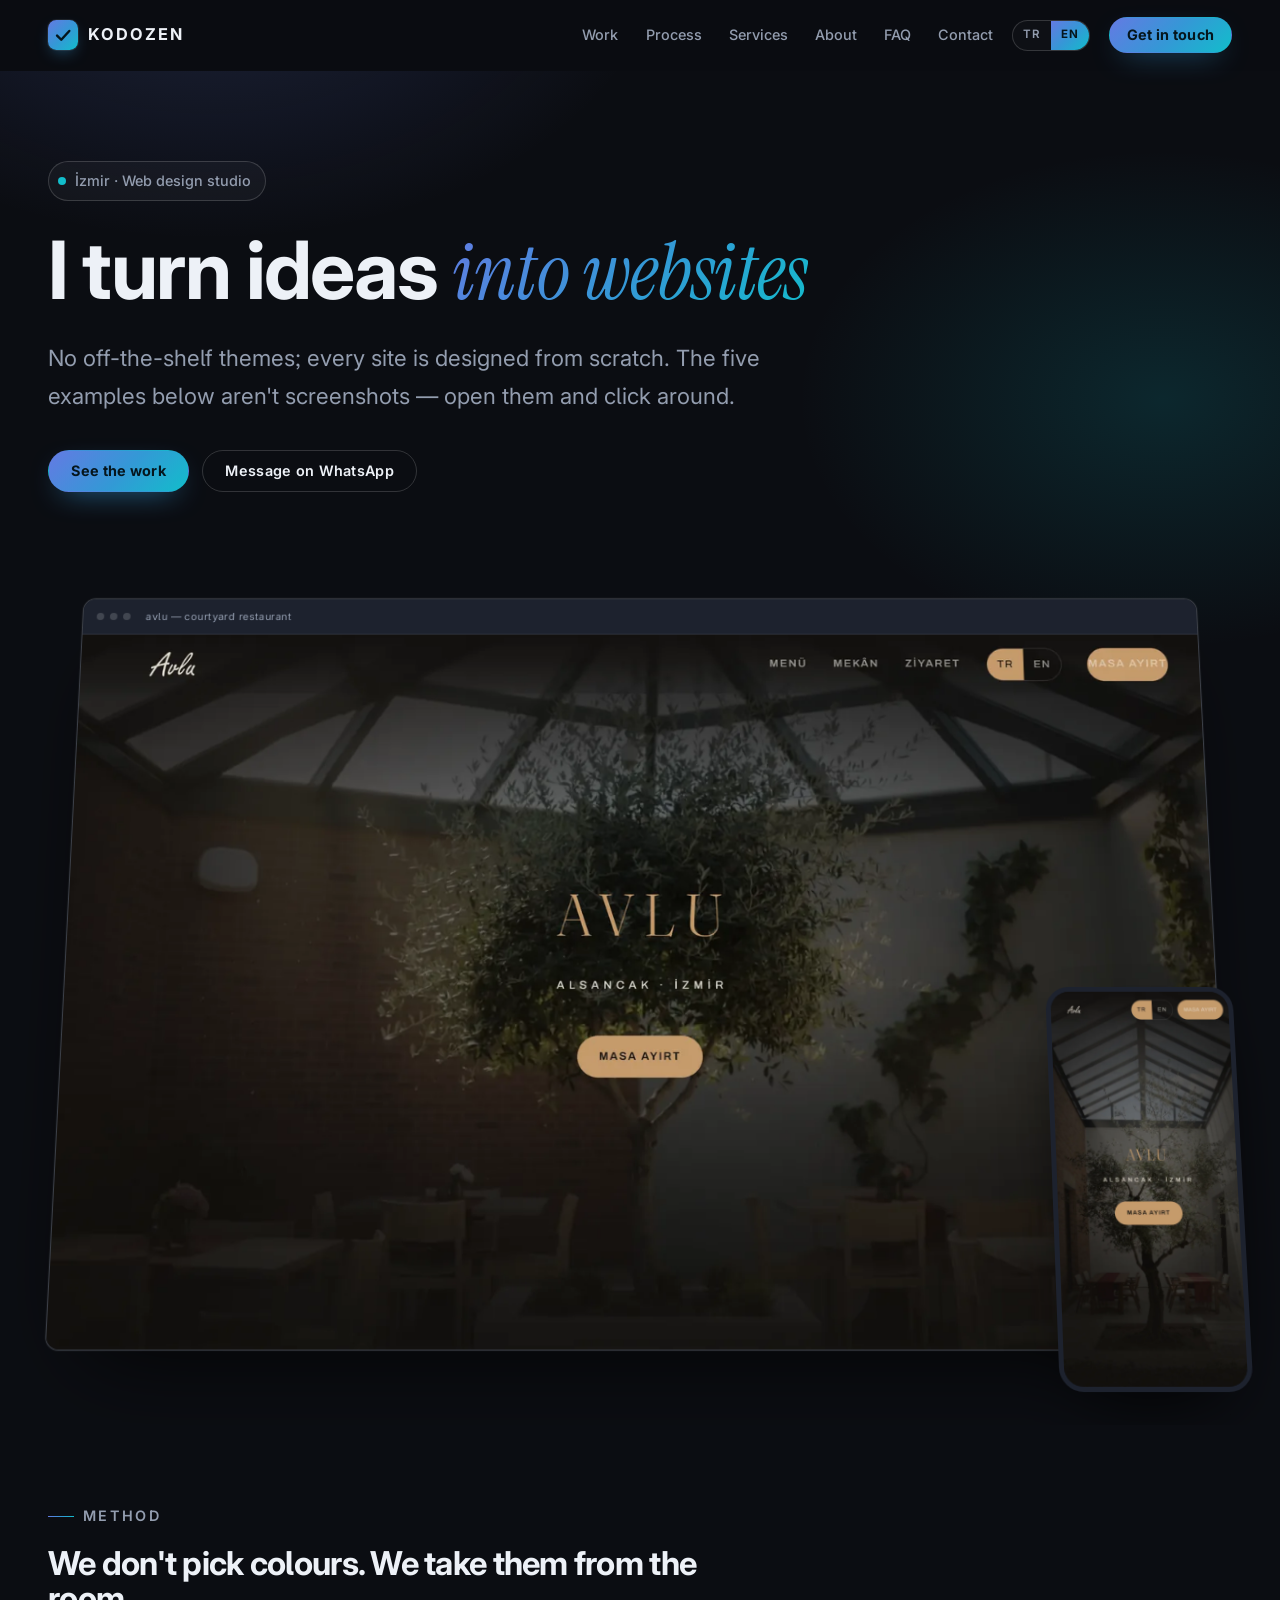
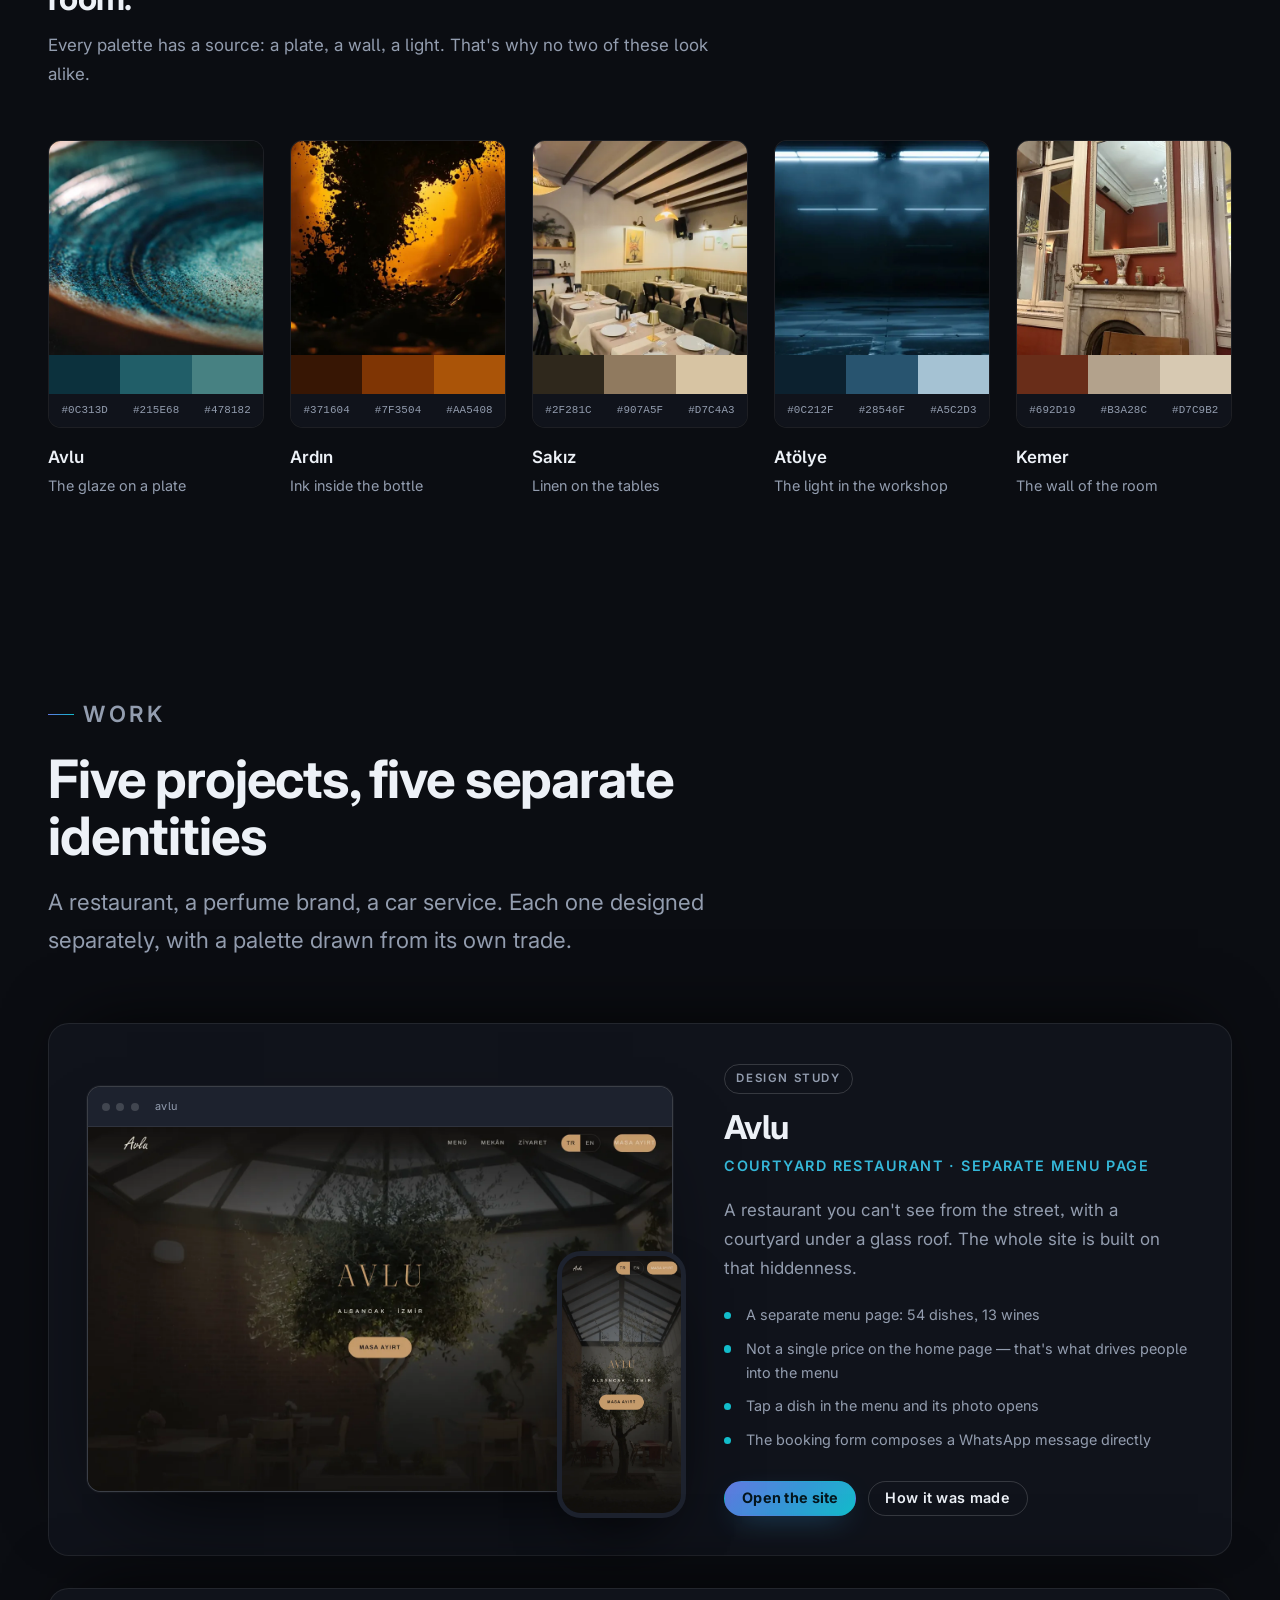
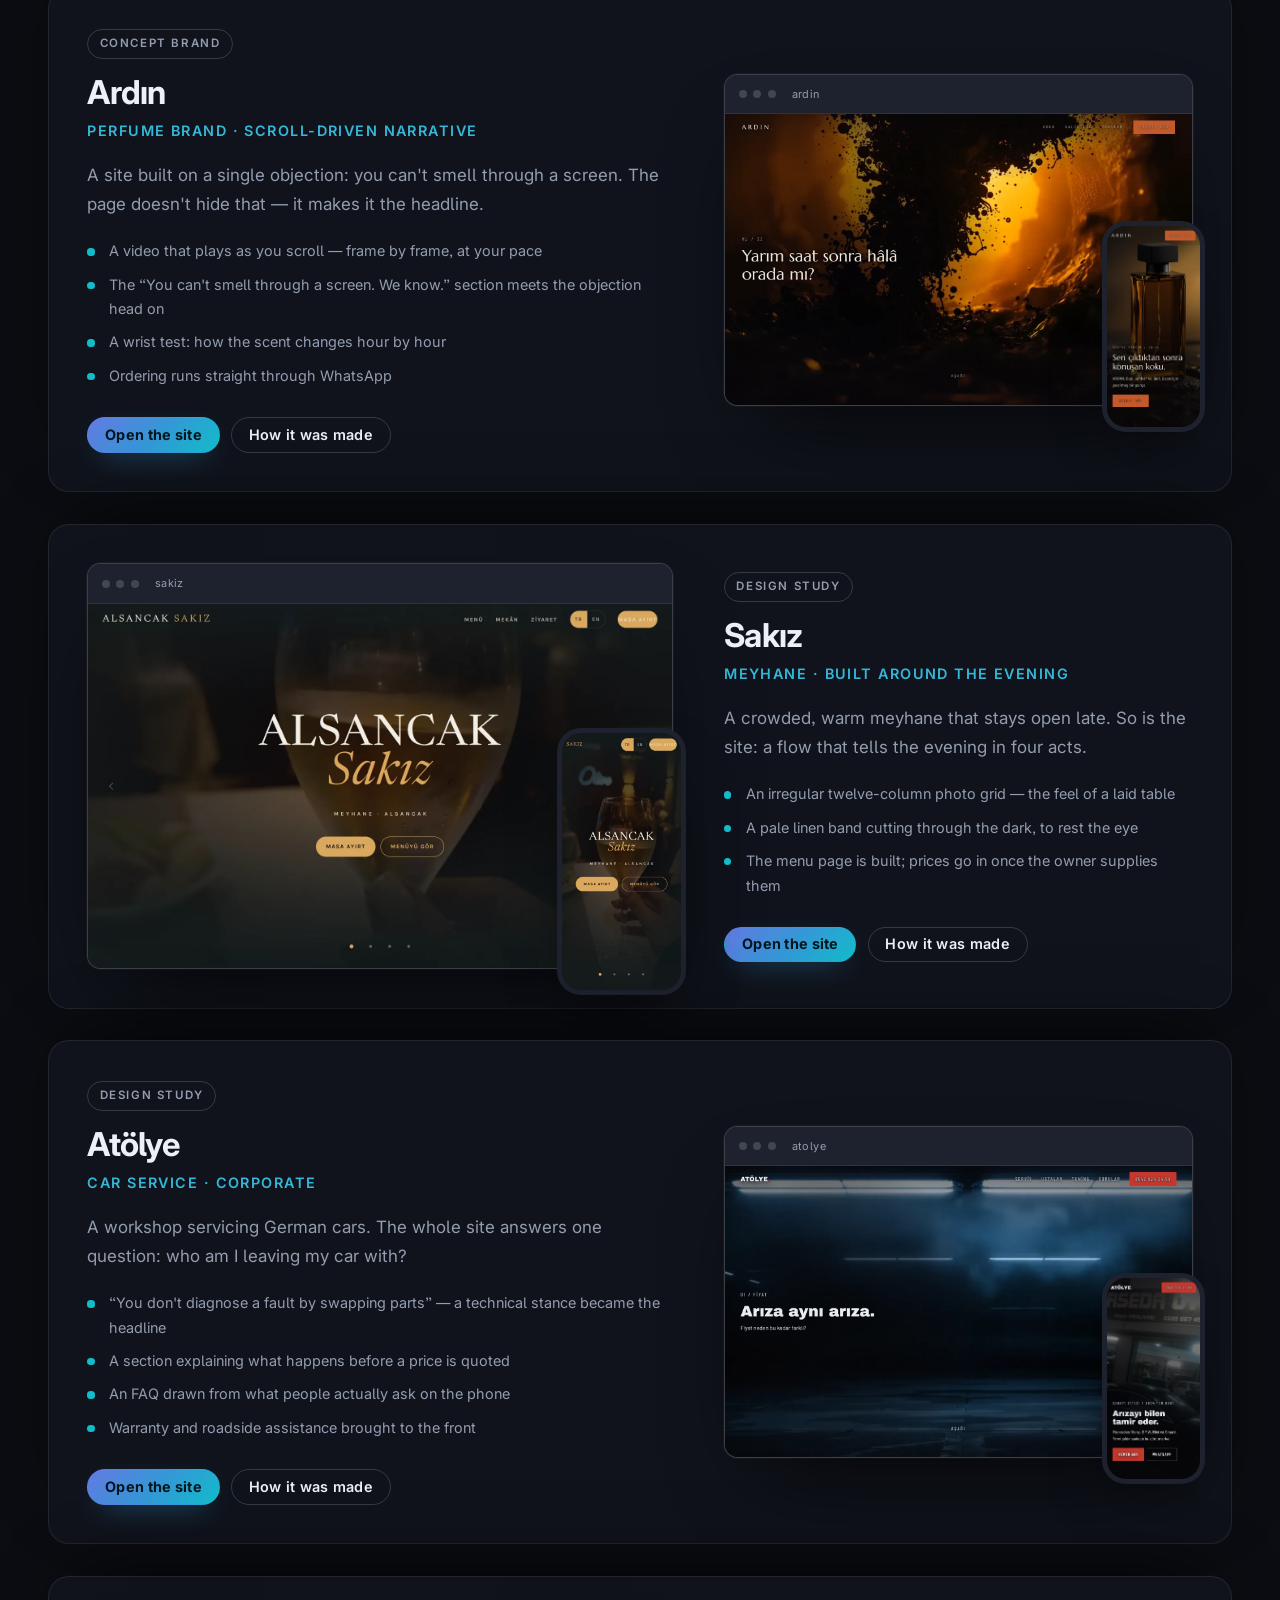
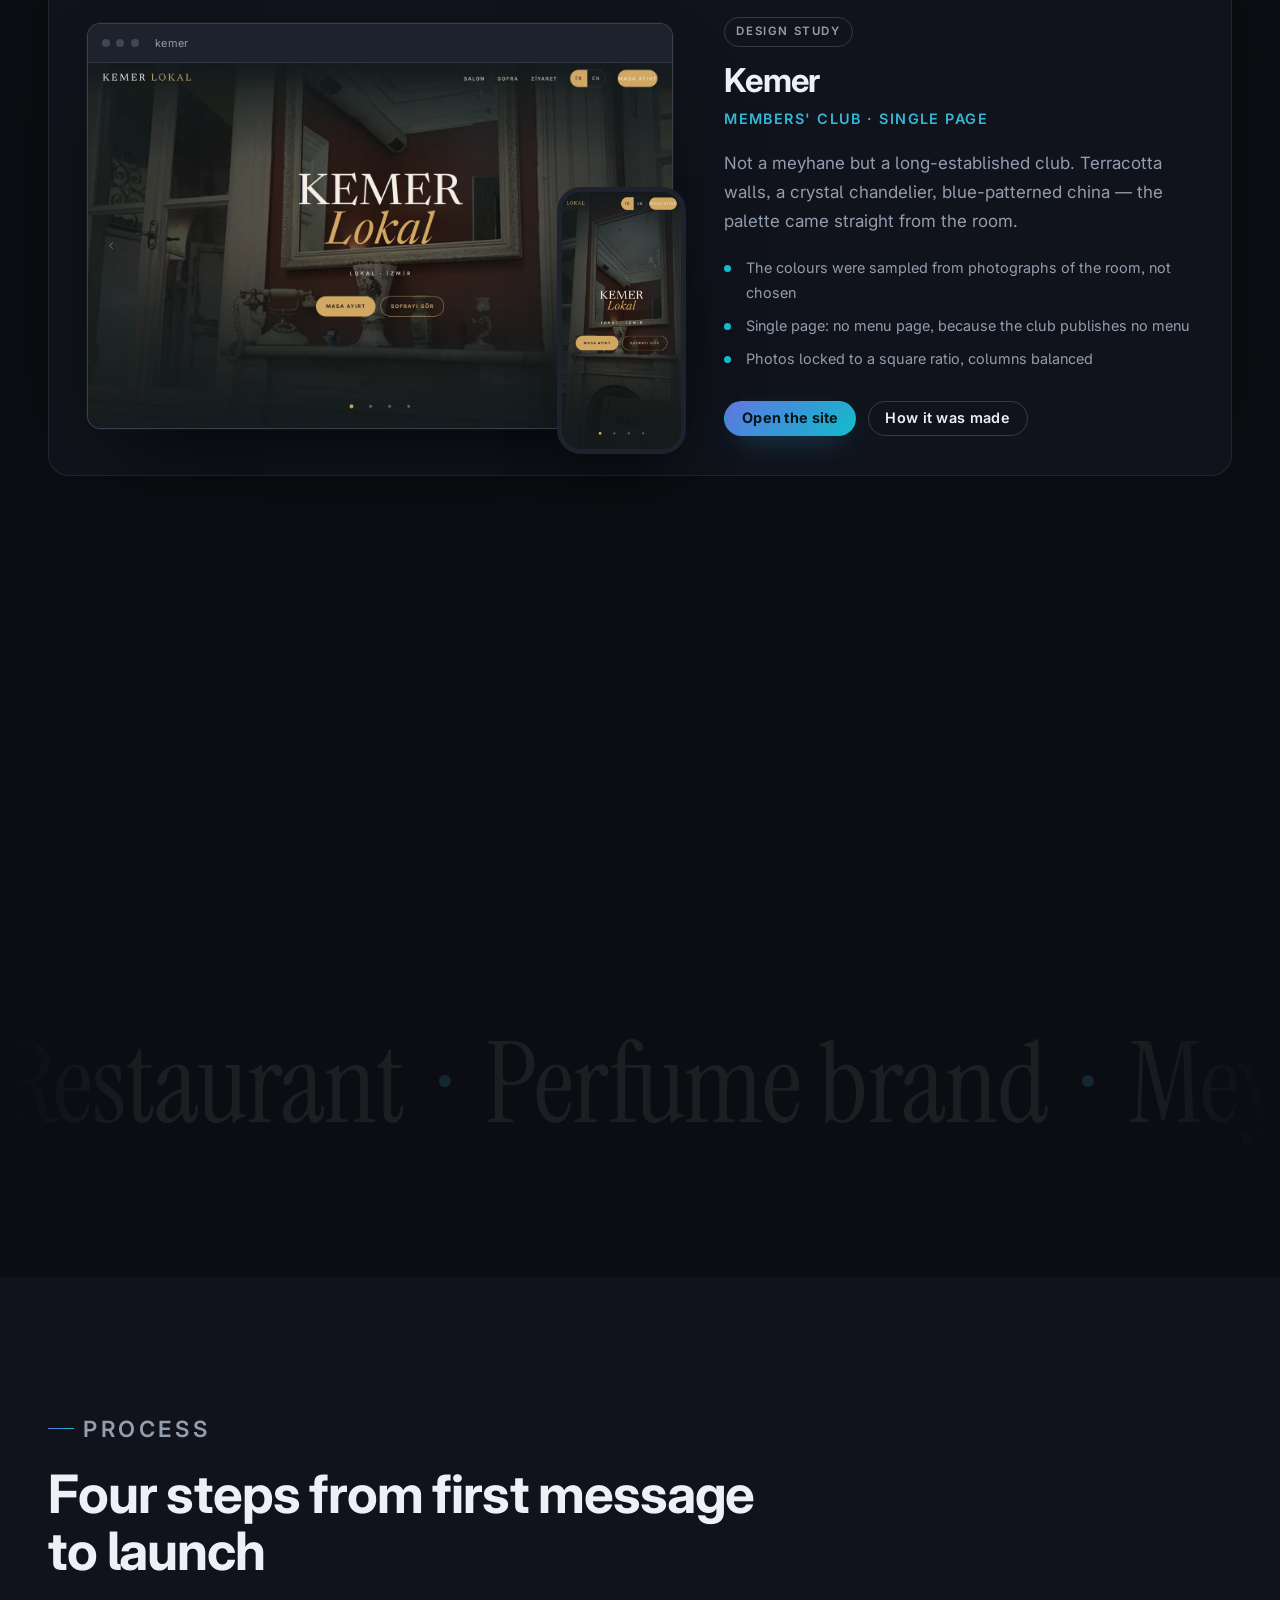
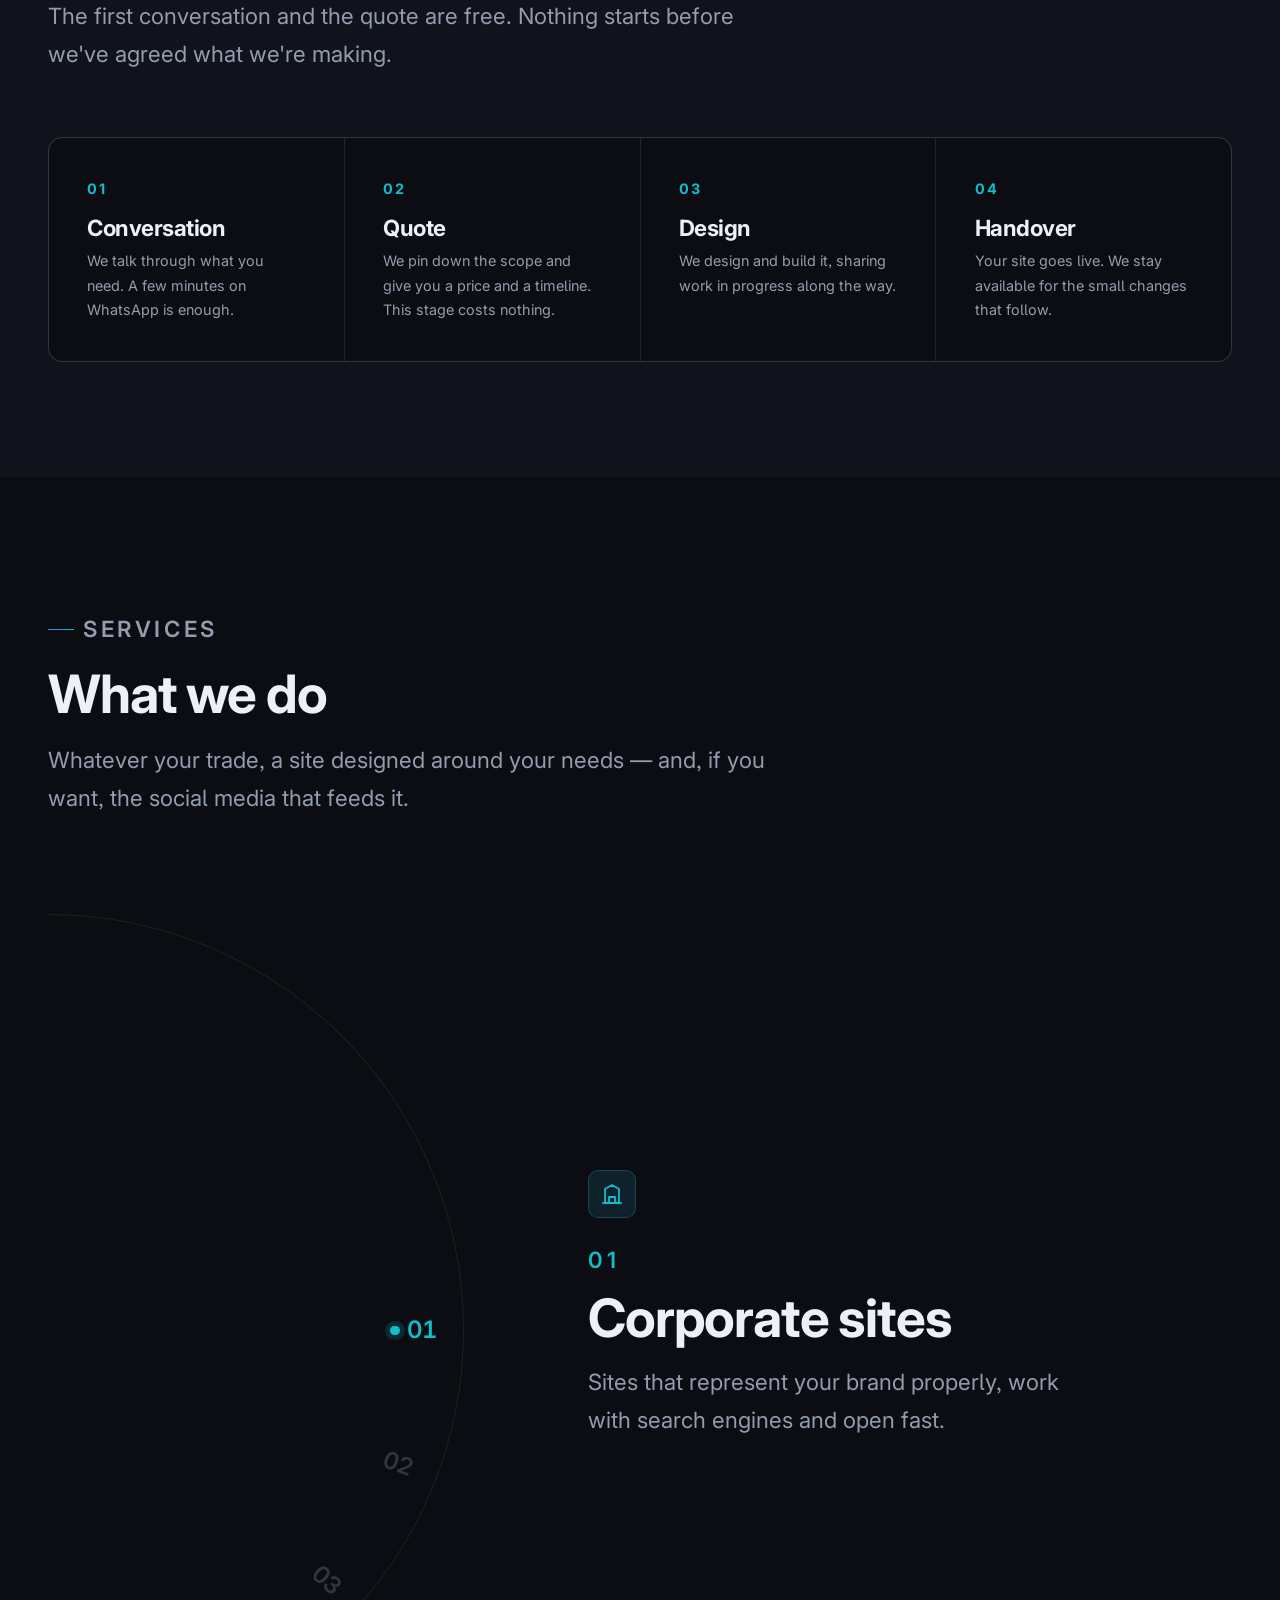
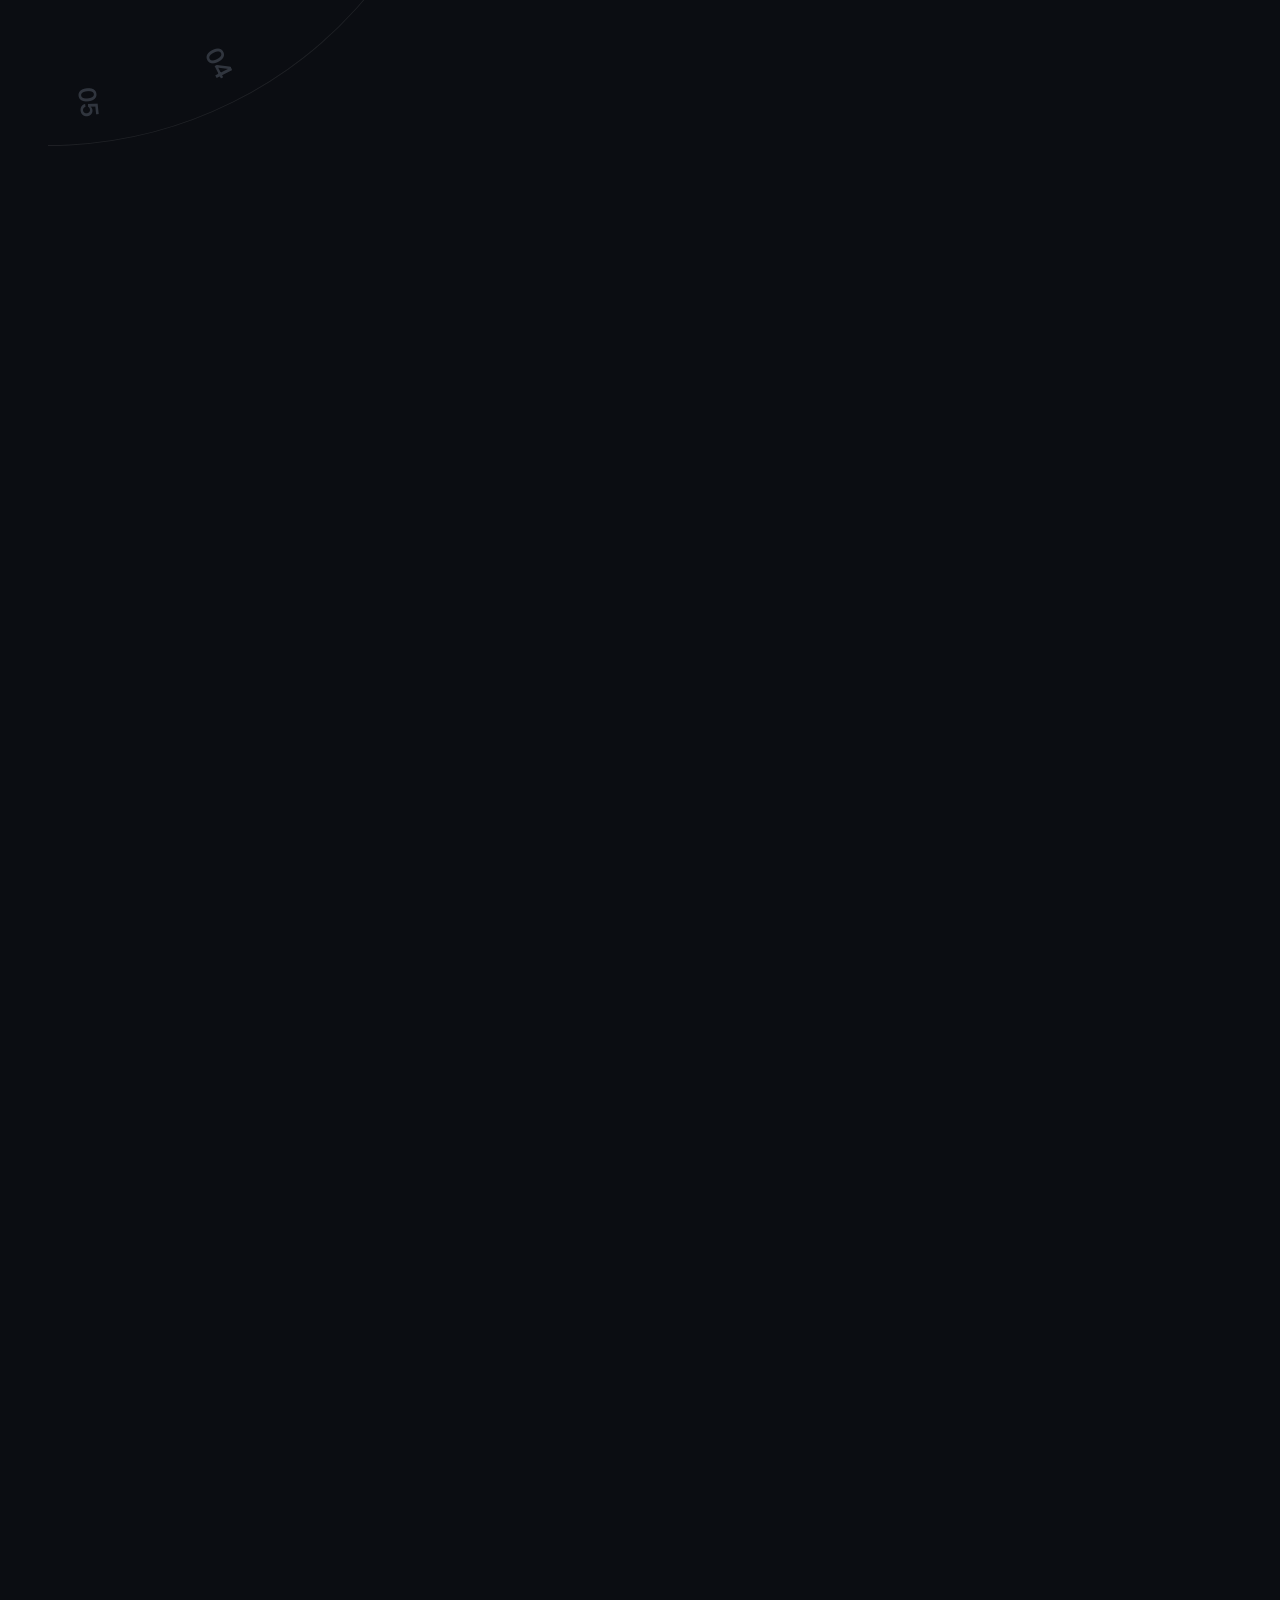
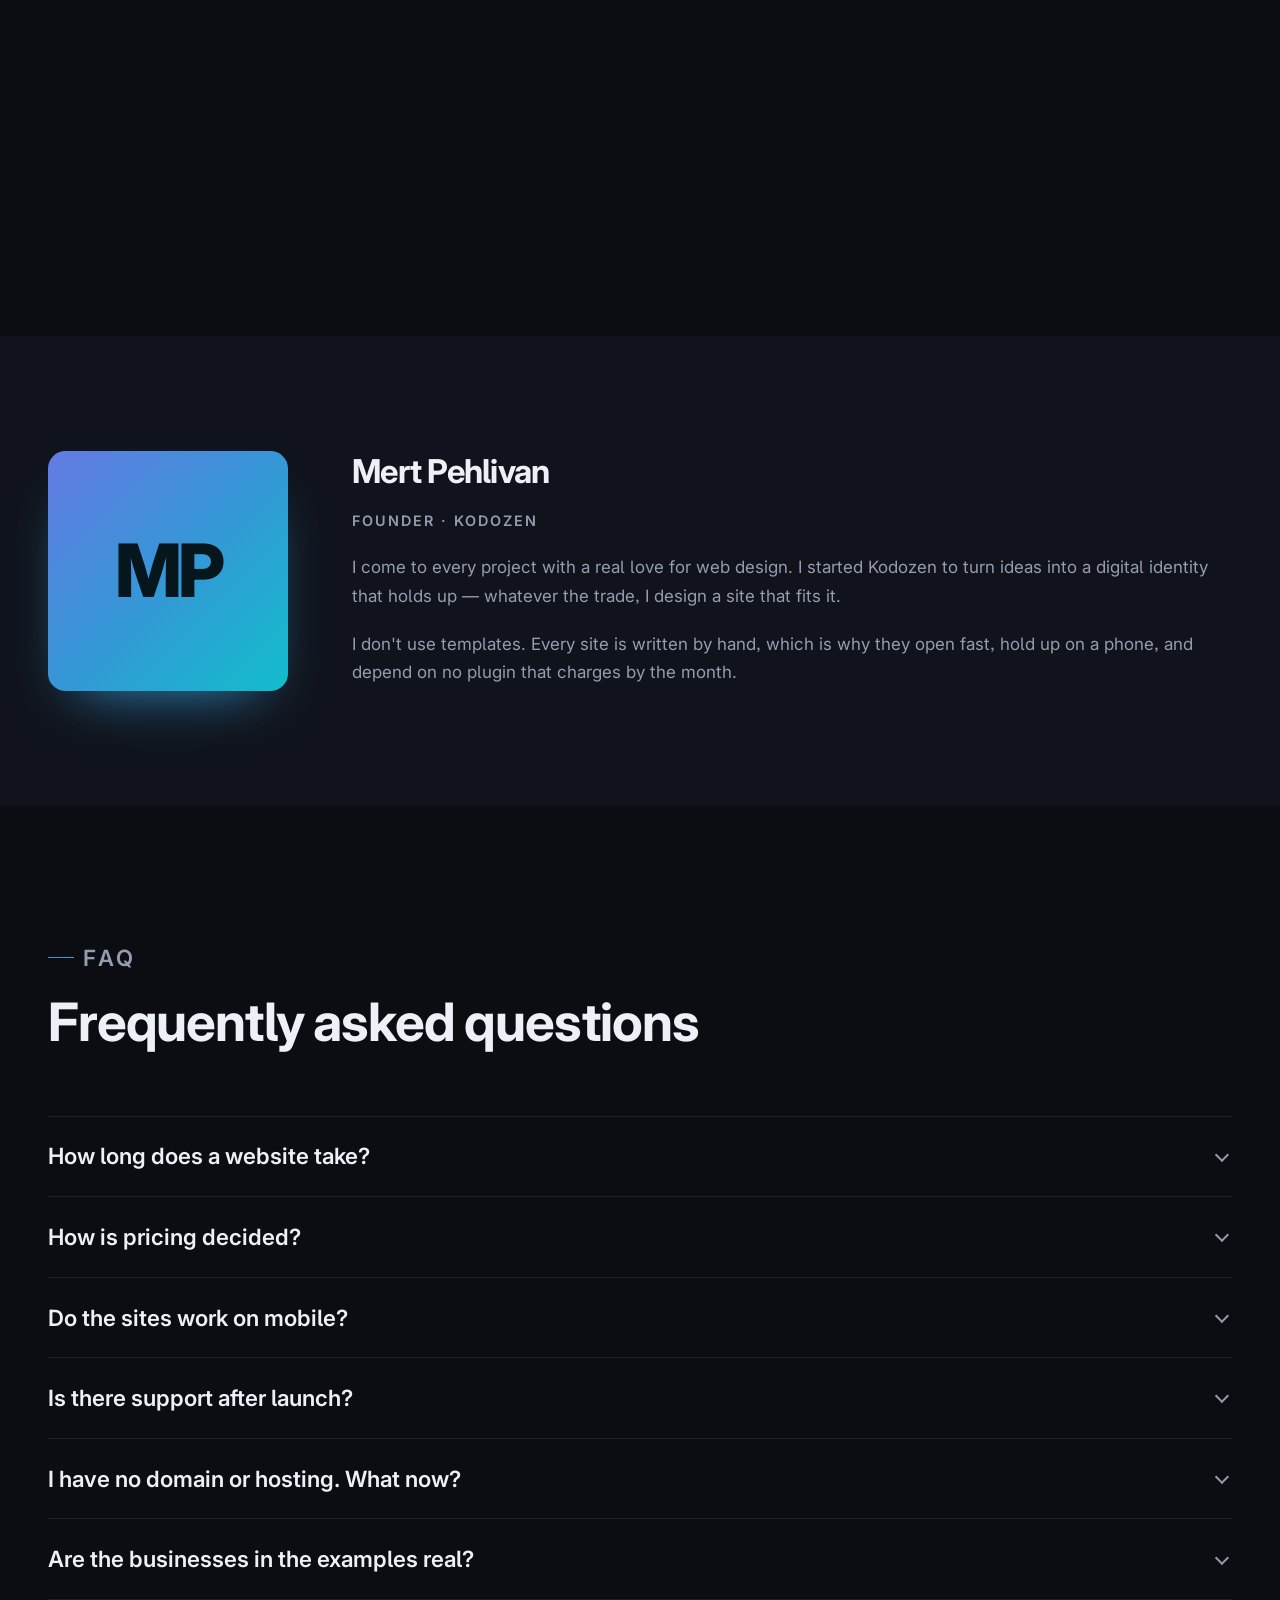
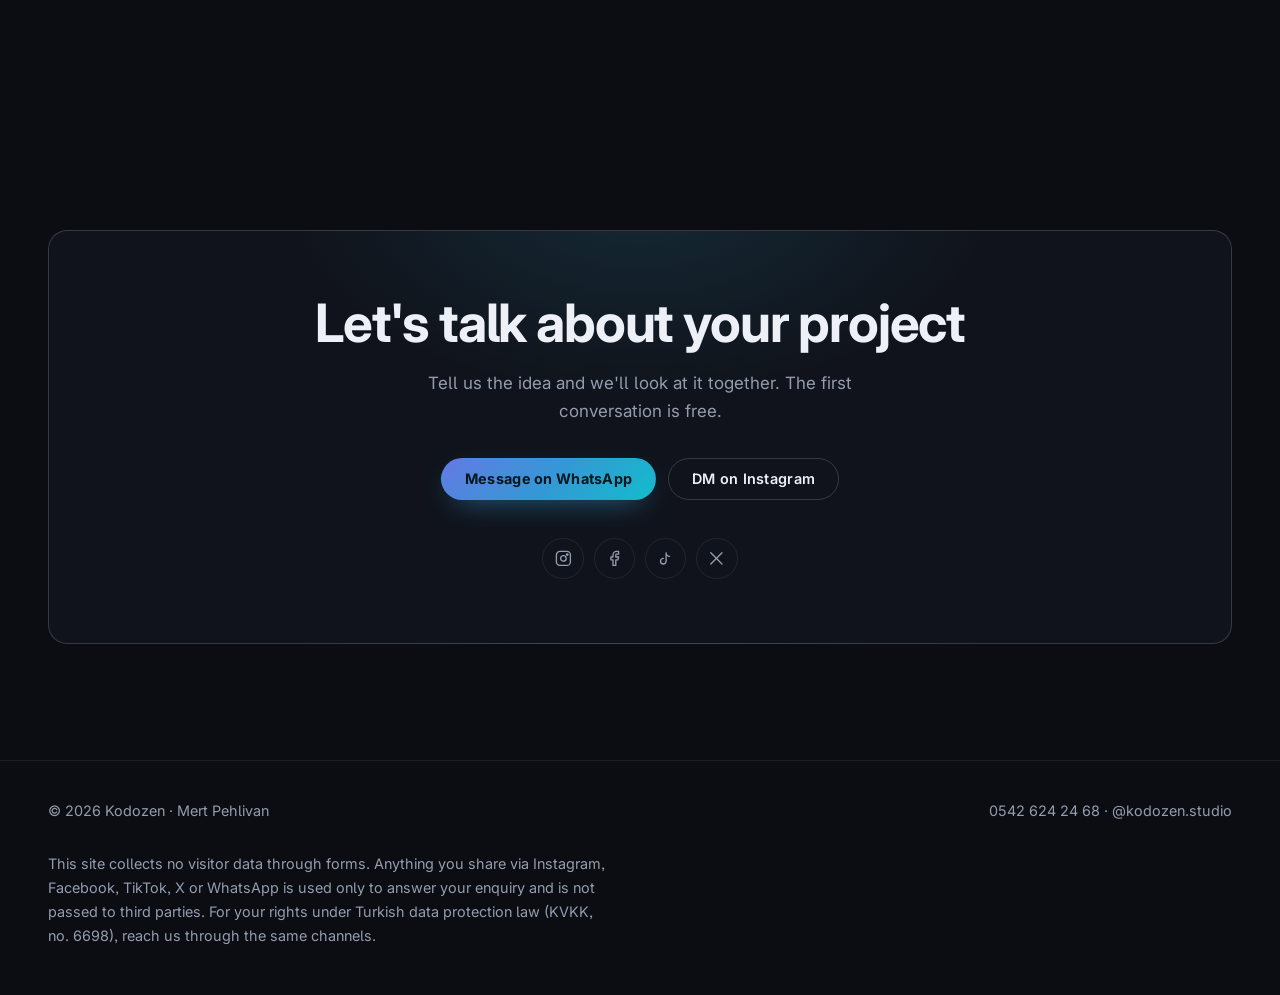
==== commit 517c184d: "Recapture showcase screenshots without right-edge crop" ====
--- a/index.html
+++ b/index.html
@@ -21,7 +21,7 @@
 <link rel="preconnect" href="https://fonts.googleapis.com">
 <link rel="preconnect" href="https://fonts.gstatic.com" crossorigin>
 <link href="https://fonts.googleapis.com/css2?family=Inter:wght@400;500;600;700;800&family=Instrument+Serif:ital@0;1&display=swap" rel="stylesheet">
-<link rel="stylesheet" href="styles.css?v=21">
+<link rel="stylesheet" href="styles.css?v=25">
 
 <script type="application/ld+json">
 {
@@ -615,6 +615,6 @@
   </div>
 </footer>
 
-<script src="app.js?v=21"></script>
+<script src="app.js?v=25"></script>
 </body>
 </html>
--- a/styles.css
+++ b/styles.css
@@ -386,9 +386,7 @@
 /* Masaüstü kadraj geniş, mobil kadraj onun sağ alt köşesine biner. */
 .vitrin__yerlesim { position: relative; }
 .vitrin__mobil { position: absolute; right: -1rem; bottom: -2.5rem; width: 21%; max-width: 12rem; }
-@media (max-width: 720px) {
-  .vitrin__mobil { position: static; width: 58%; margin: -3.5rem auto 0; }
-}
+
 
 /* ------------------------------------------------------------
    kanıt şeridi
@@ -859,3 +857,91 @@
    ------------------------------------------------------------ */
 html[data-lang="tr"] body [lang="en"],
 html[data-lang="en"] body [lang="tr"] { display: none; }
+
+/* ------------------------------------------------------------
+   dokunma hedefleri
+   ------------------------------------------------------------
+   Ölçüm: telefonda 32 hedefin 25'i 48 pikselin altındaydı, TR ile EN
+   arasında sıfır boşluk vardı. Parmakla ıskalamaya yol açıyor.
+
+   Blok bilerek dosyanın en sonunda: ortasına koyduğumda `.sosyal a`
+   gibi sonradan tanımlanan kurallar bunları eziyordu ve simgeler
+   42 pikselde kalmıştı.
+
+   Yükseklik telefonda serbest — üst bar zaten 70 piksel. Genişlik
+   320 pikselde sıkışıyor, o yüzden büyütme 361 pikselden açılıyor.
+   ------------------------------------------------------------ */
+
+@media (max-width: 700px) and (min-width: 361px) {
+  .dugme { min-height: 48px; }
+  .dil button { min-height: 48px; min-width: 48px; }
+  .menu-dugme { width: 3rem; height: 3rem; }
+  .marka { min-height: 48px; min-width: 48px; }
+  .gezinti a { min-height: 48px; display: flex; align-items: center; }
+  .sosyal a { width: 3rem; height: 3rem; }
+  .sss summary { padding-block: 1.5rem; }
+
+  /* Alt bilgideki bağlantılar satır içi olduğu için yüksekliği
+     16 pikselde kalıyordu; blok yapıp dolgu veriliyor. */
+  .alt__ic a { display: inline-block; padding-block: 0.85rem; }
+}
+
+@media (max-width: 360px) {
+  .dugme { min-height: 44px; }
+  .dil button { min-height: 44px; }
+  .menu-dugme { width: 2.75rem; height: 2.75rem; }
+  .marka { min-height: 44px; }
+  .sosyal a { width: 2.75rem; height: 2.75rem; }
+  .alt__ic a { display: inline-block; padding-block: 0.7rem; }
+}
+
+/* ------------------------------------------------------------
+   telefonda hiyerarşi ters çevriliyor
+   ------------------------------------------------------------
+   Ölçüm: 390 piksellik ekranda masaüstü ekran görüntüsü 1440 pikseli
+   361'e sıkıştırıyordu — %25 ölçek, yazılar okunmuyor. Telefon
+   görüntüsü ise iş kartlarında 108 piksele düşüyordu.
+
+   Telefondan bakan kişinin merak ettiği şey sitenin telefonda nasıl
+   göründüğü. O yüzden roller değişiyor: telefon karesi öne ve büyüğe,
+   masaüstü karesi arkaya ve küçüğe geçiyor. İkisi de duruyor —
+   masaüstünde çalıştığı da görünsün.
+   ------------------------------------------------------------ */
+
+@media (max-width: 700px) {
+  .vitrin__yerlesim,
+  .is__gorsel {
+    position: relative;
+    display: flex; justify-content: center;
+    padding-top: 2.5rem; padding-right: 26%;
+  }
+
+  /* Masaüstü karesi arkaya: küçülüyor, sağ üste kayıyor, hafif soluyor. */
+  .vitrin .cerceve--masaustu,
+  .is__gorsel .cerceve--masaustu {
+    position: absolute; z-index: 0;
+    top: 0; right: 0; left: auto;
+    width: 62%; opacity: 0.55;
+  }
+  .vitrin .cerceve--masaustu .cerceve__cubuk,
+  .is__gorsel .cerceve--masaustu .cerceve__cubuk { padding: 0.4rem 0.5rem; }
+  .vitrin .cerceve--masaustu .cerceve__adres,
+  .is__gorsel .cerceve--masaustu .cerceve__adres { display: none; }
+
+  /* Telefon karesi öne ve büyüğe. */
+  .vitrin__mobil,
+  .is__gorsel .cerceve--mobil {
+    position: relative; z-index: 1;
+    right: auto; bottom: auto;
+    width: 100%; max-width: 15rem; margin: 0;
+  }
+}
+
+@media (max-width: 420px) {
+  .vitrin__yerlesim,
+  .is__gorsel { padding-right: 20%; }
+  .vitrin .cerceve--masaustu,
+  .is__gorsel .cerceve--masaustu { width: 56%; }
+  .vitrin__mobil,
+  .is__gorsel .cerceve--mobil { max-width: 13rem; }
+}
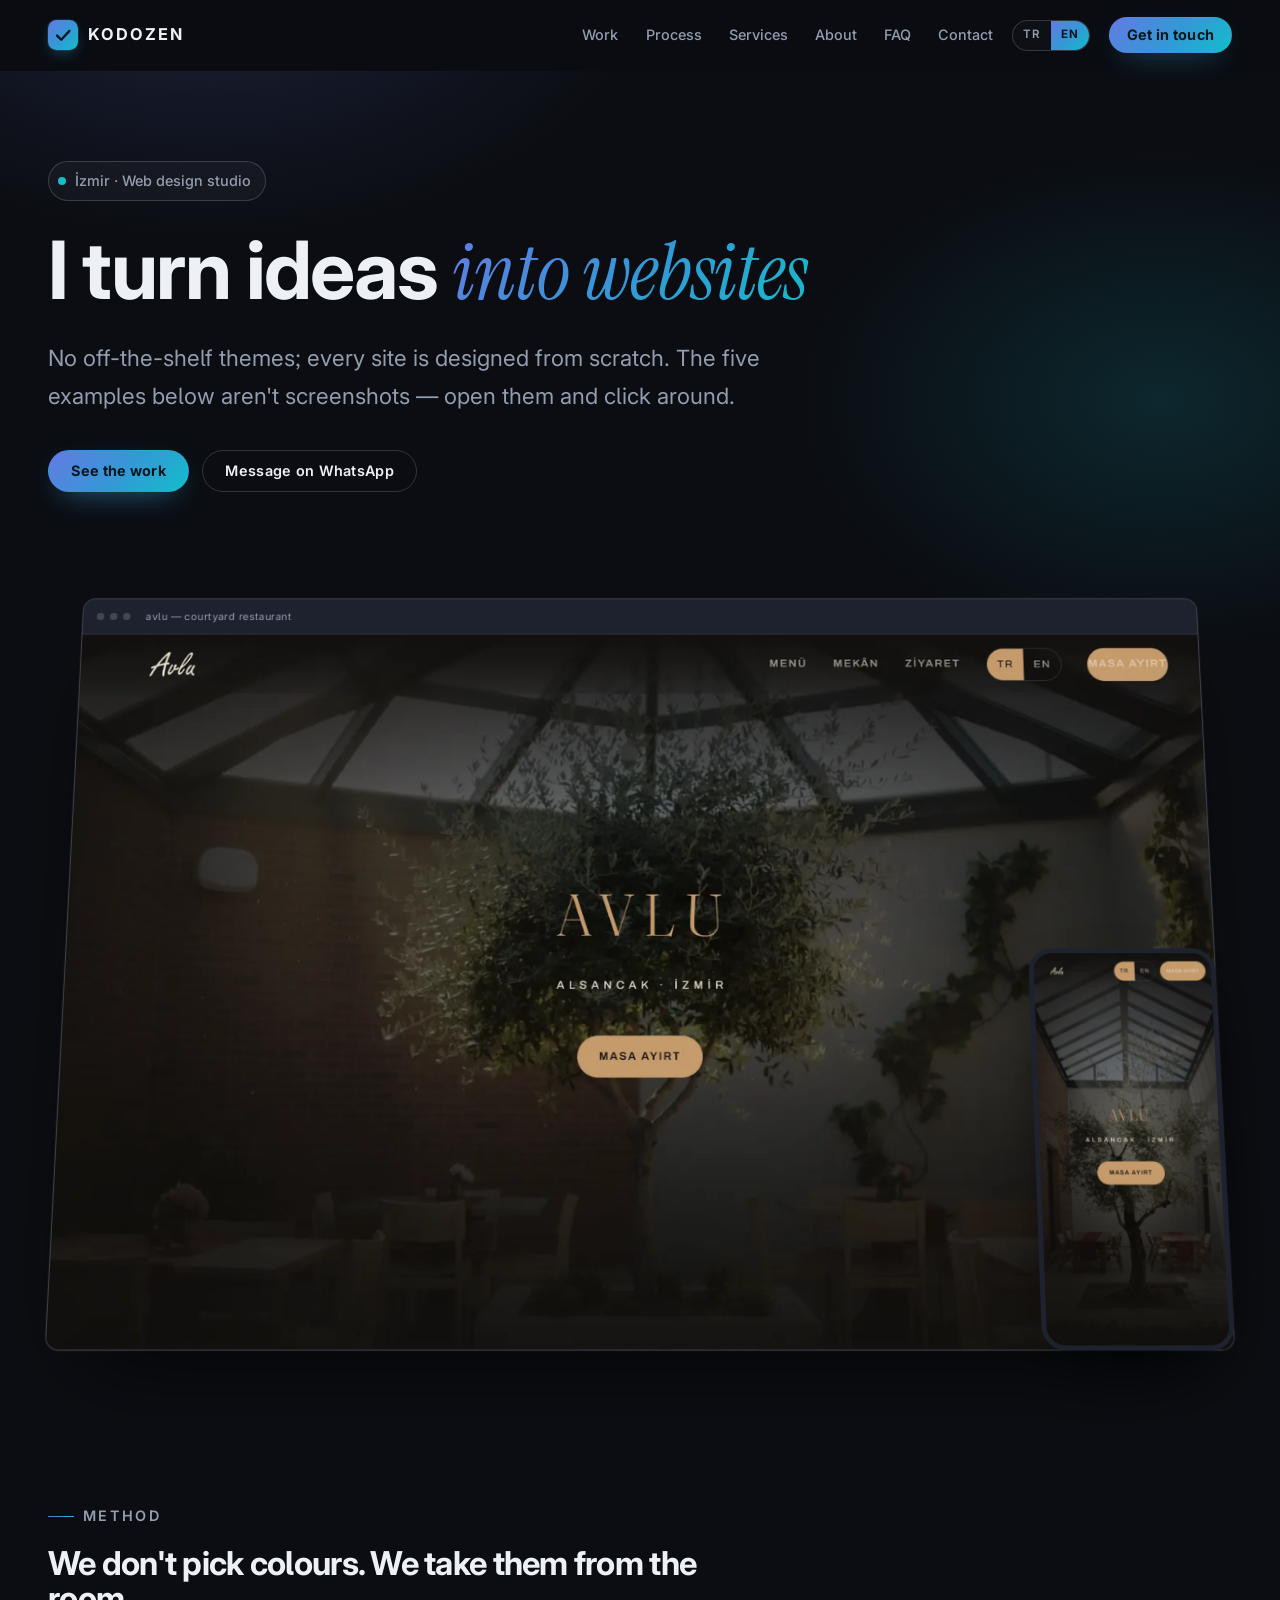
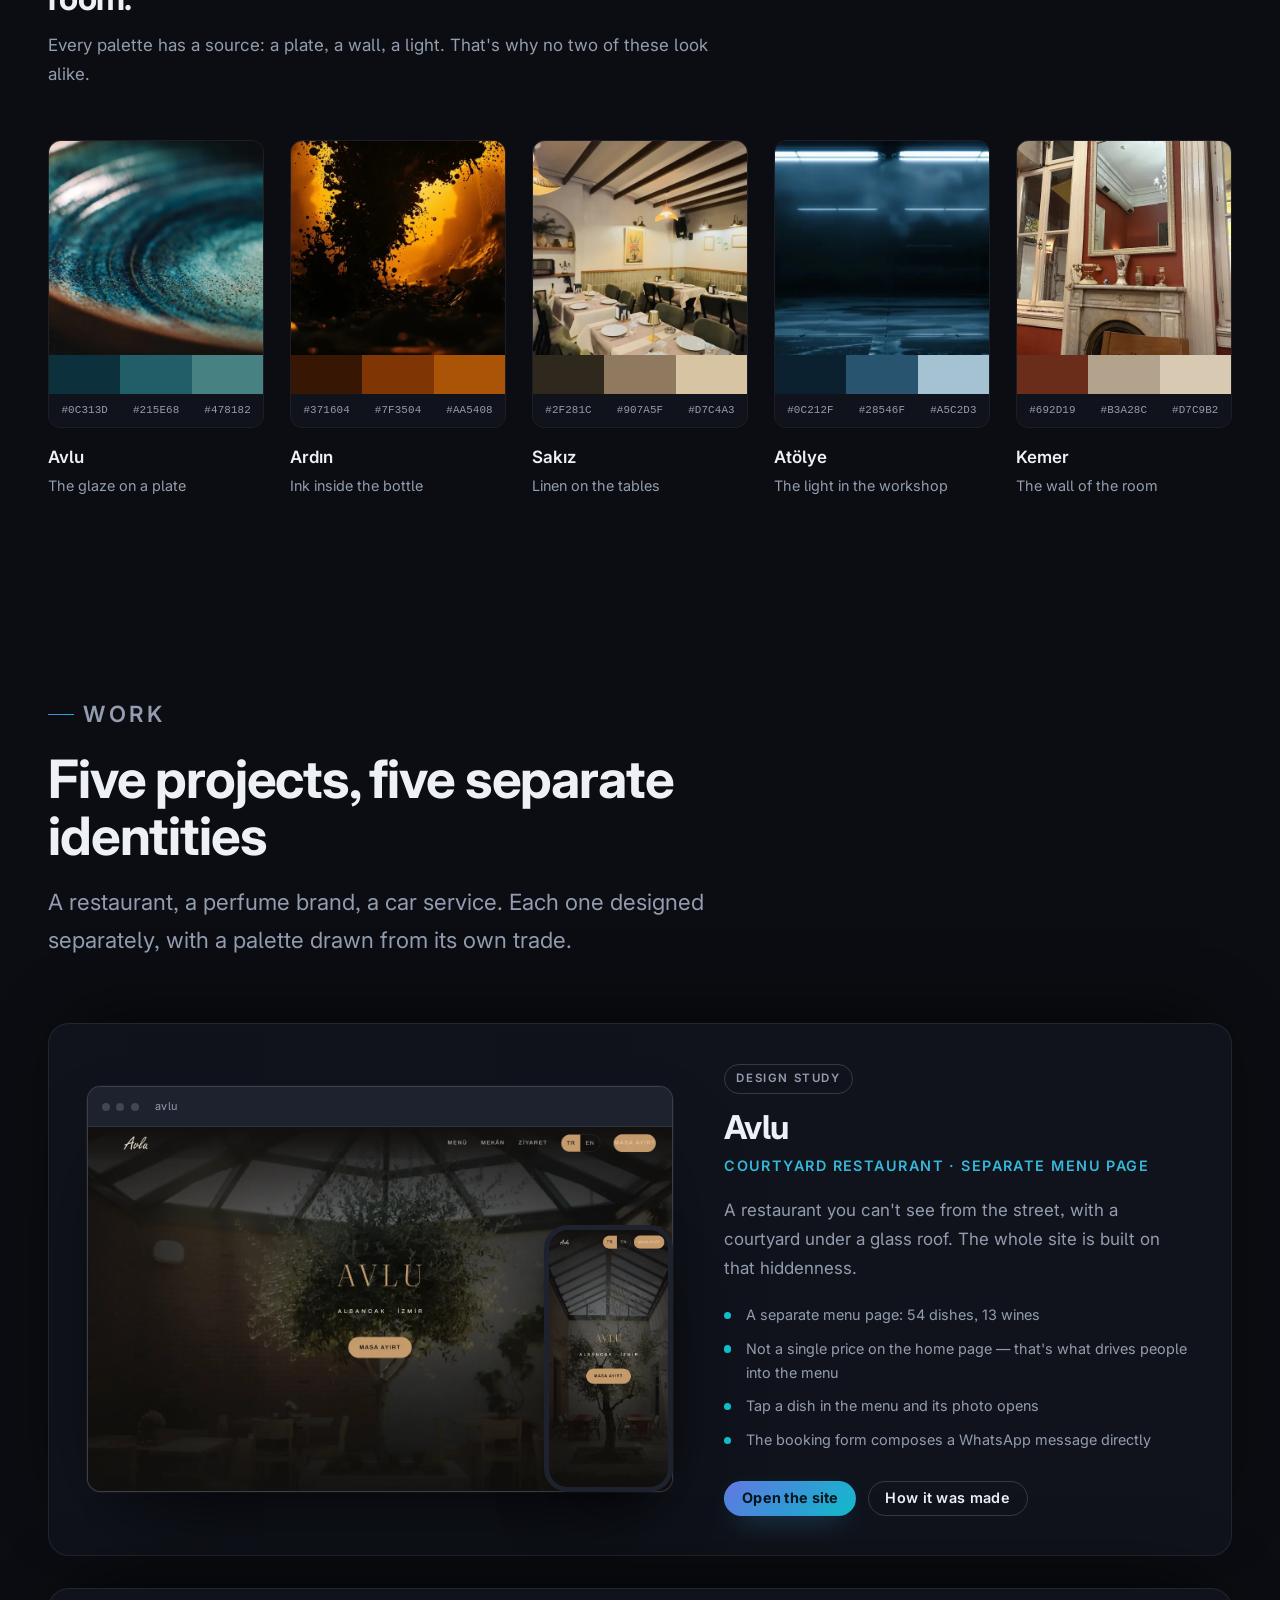
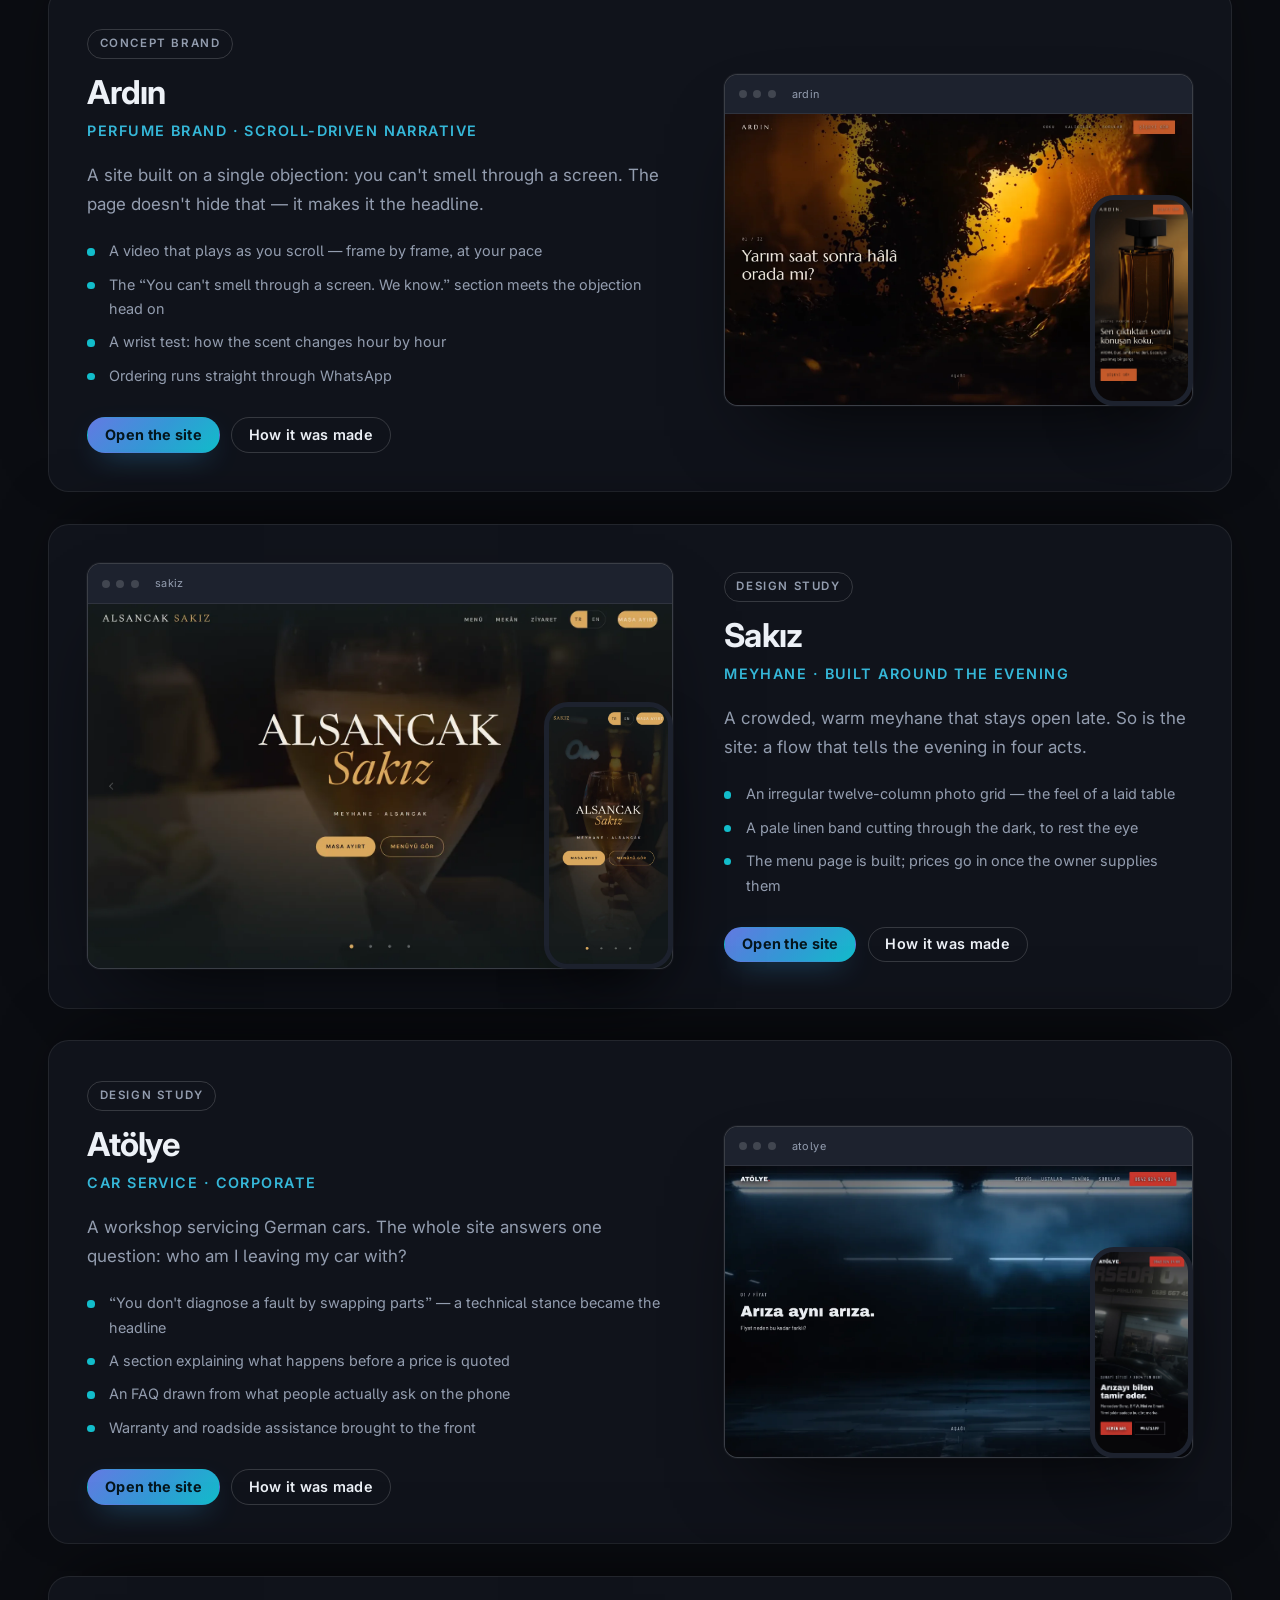
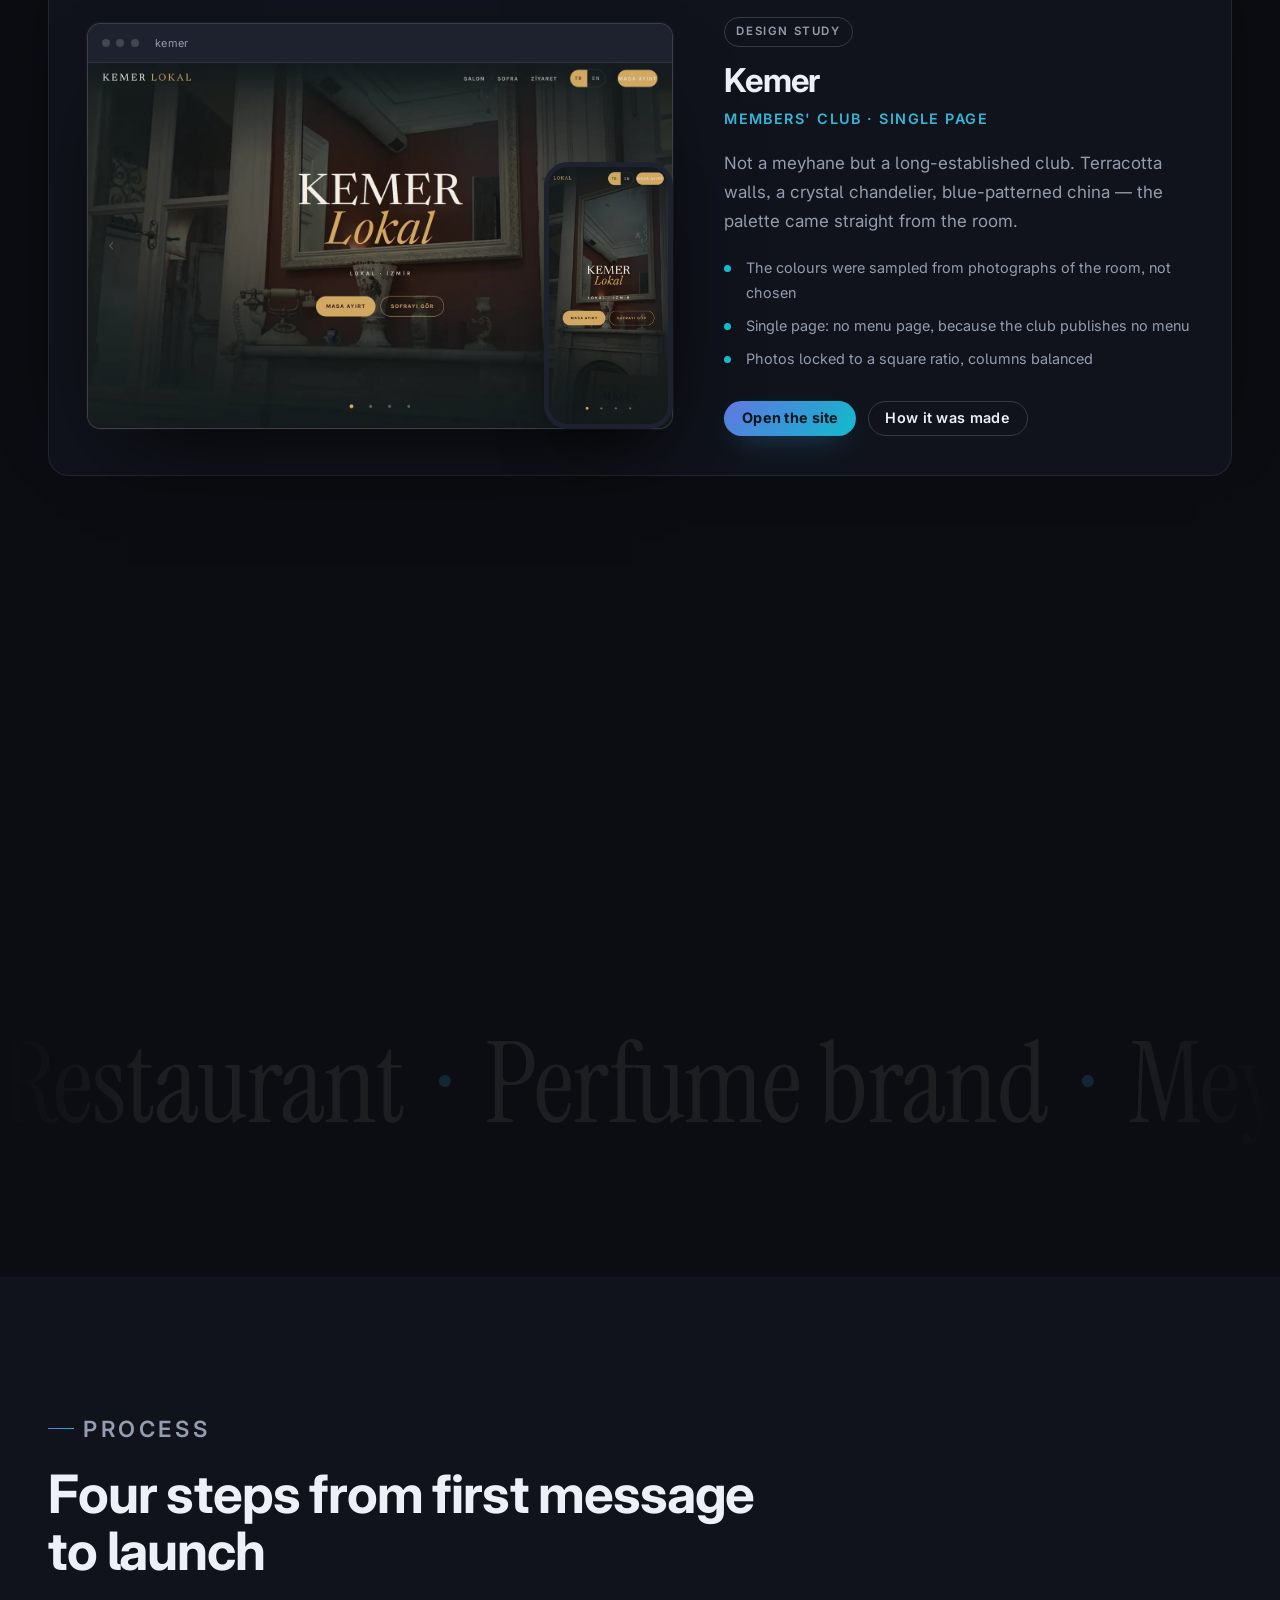
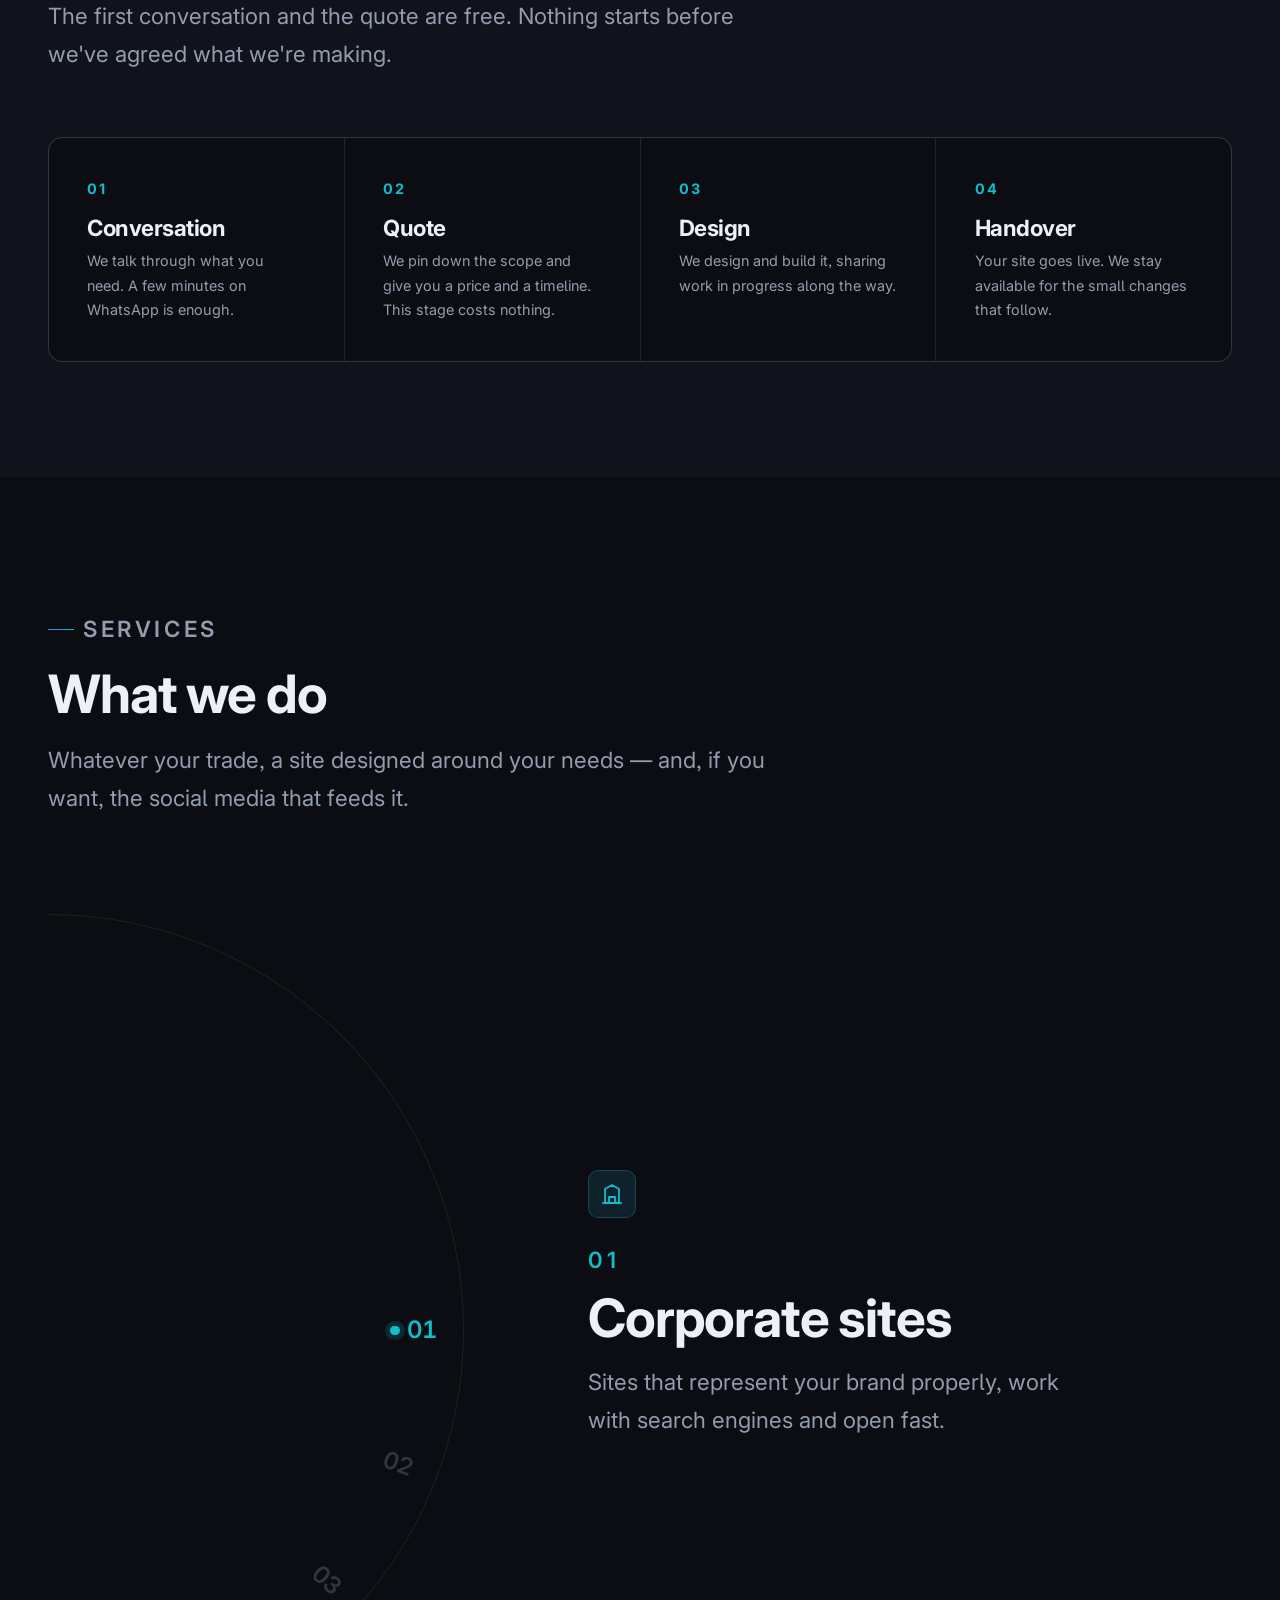
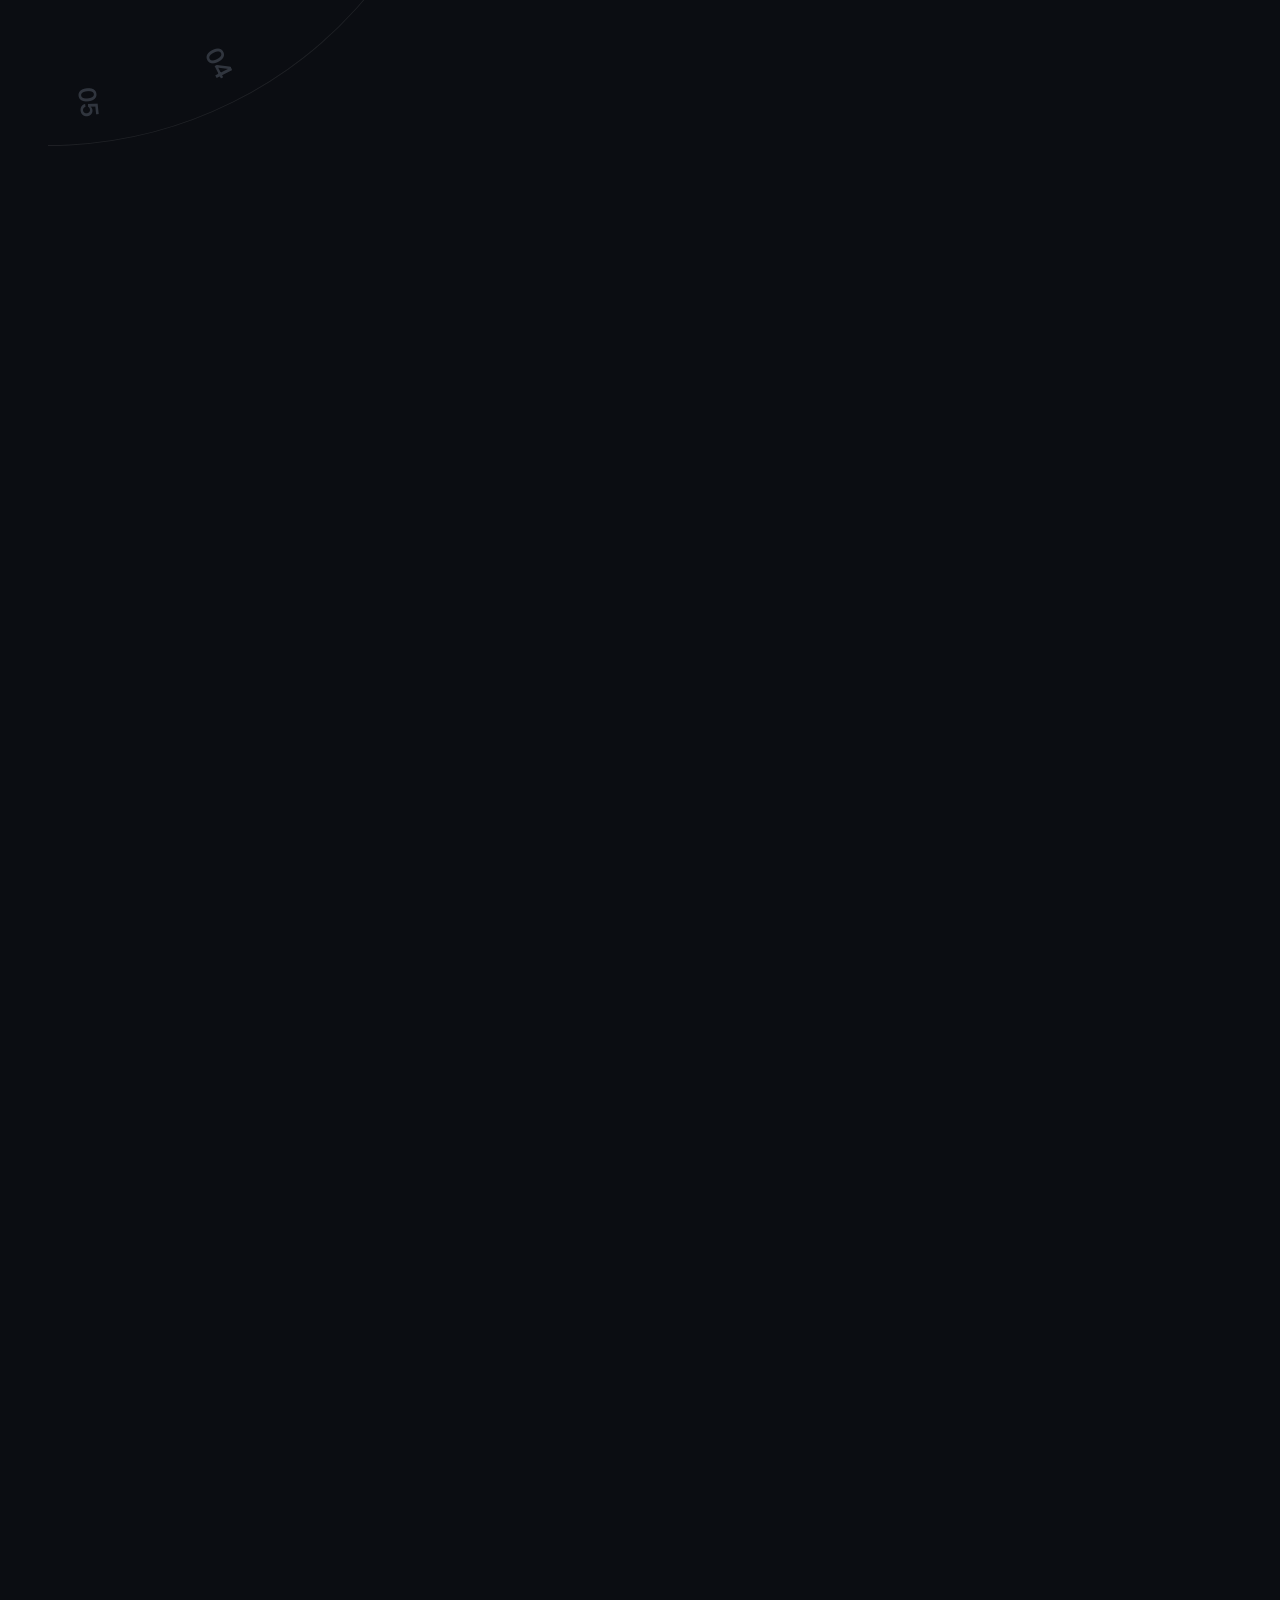
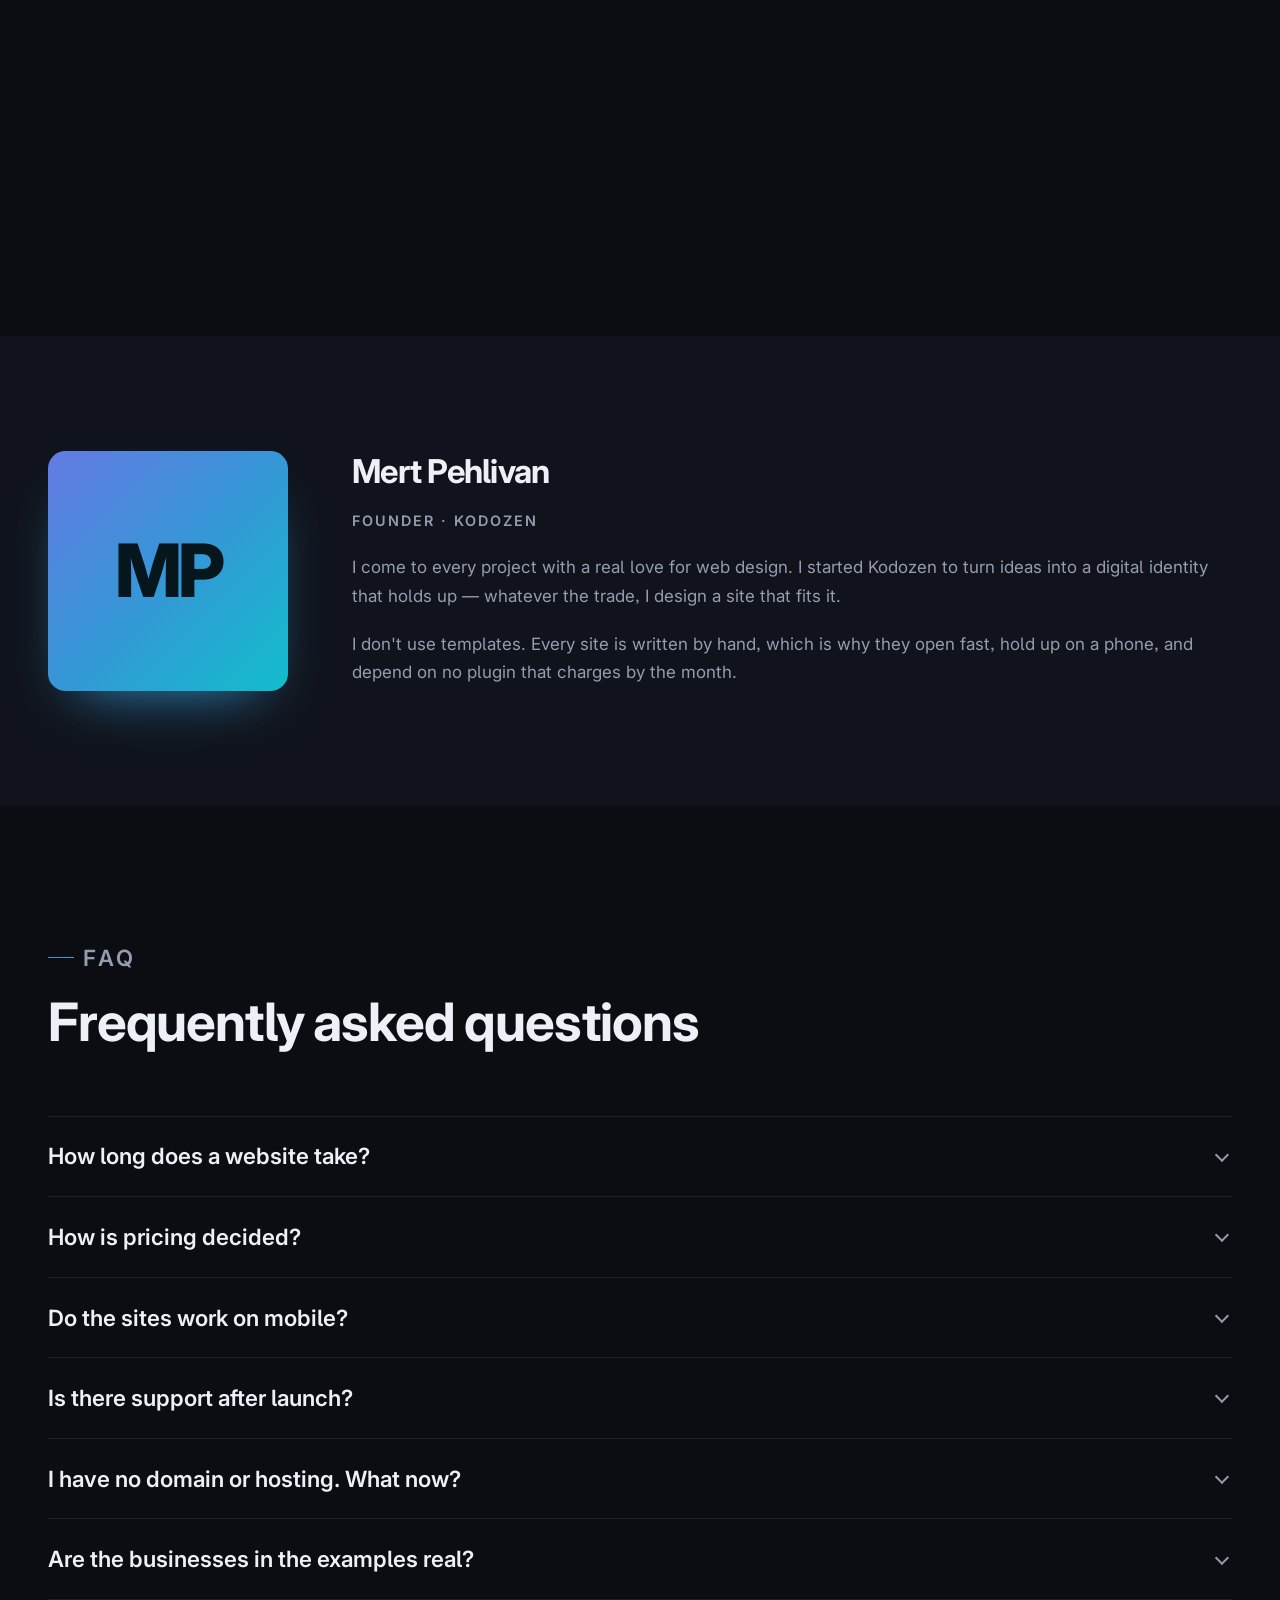
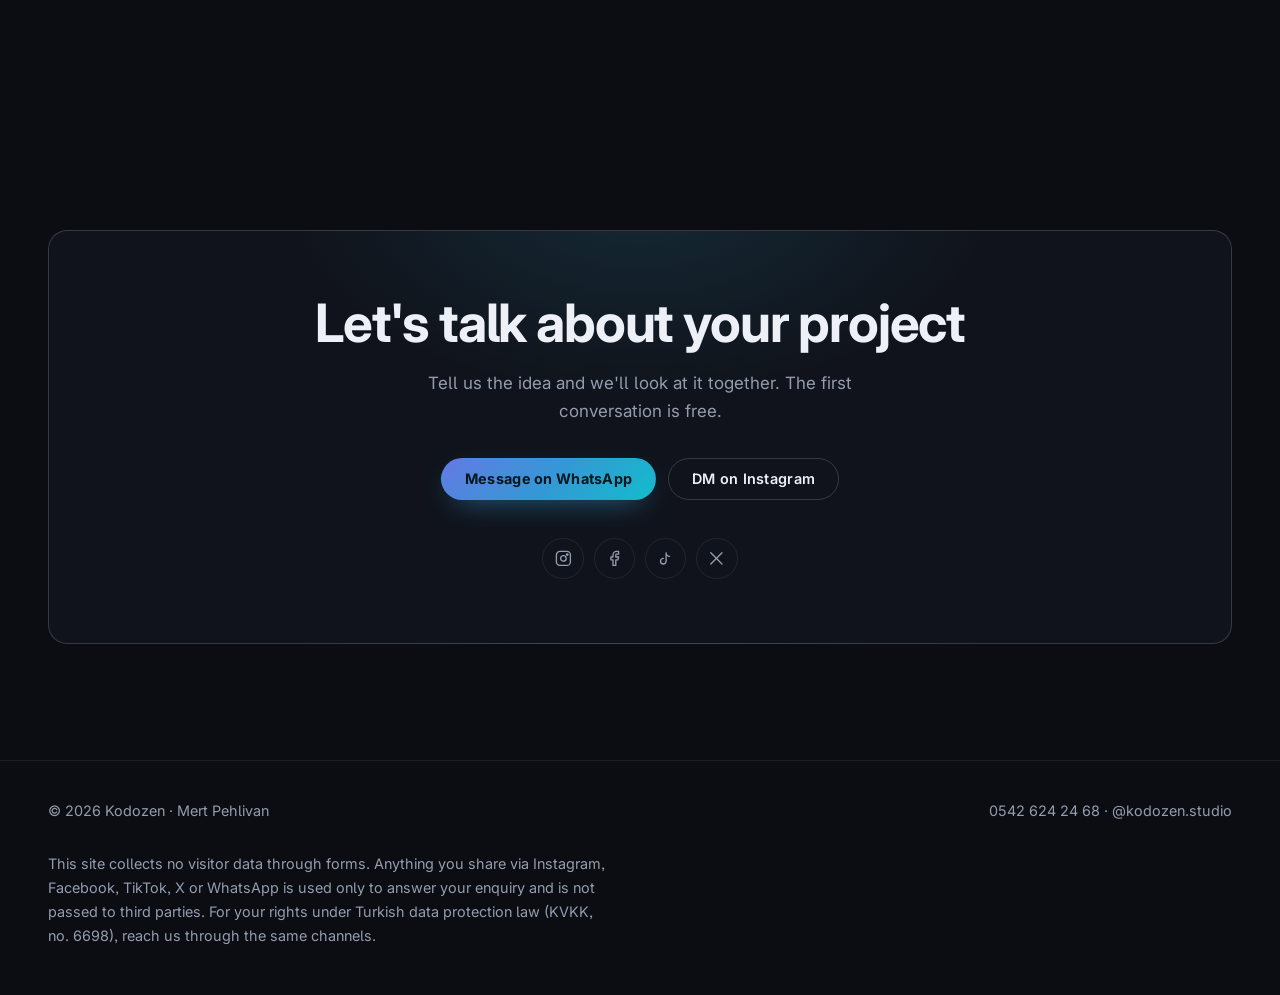
==== commit c9172c12: "Keep phone frame inside the card so the next sticky card cannot clip it" ====
--- a/index.html
+++ b/index.html
@@ -21,7 +21,7 @@
 <link rel="preconnect" href="https://fonts.googleapis.com">
 <link rel="preconnect" href="https://fonts.gstatic.com" crossorigin>
 <link href="https://fonts.googleapis.com/css2?family=Inter:wght@400;500;600;700;800&family=Instrument+Serif:ital@0;1&display=swap" rel="stylesheet">
-<link rel="stylesheet" href="styles.css?v=25">
+<link rel="stylesheet" href="styles.css?v=26">
 
 <script type="application/ld+json">
 {
@@ -615,6 +615,6 @@
   </div>
 </footer>
 
-<script src="app.js?v=25"></script>
+<script src="app.js?v=26"></script>
 </body>
 </html>
--- a/styles.css
+++ b/styles.css
@@ -385,7 +385,7 @@
 
 /* Masaüstü kadraj geniş, mobil kadraj onun sağ alt köşesine biner. */
 .vitrin__yerlesim { position: relative; }
-.vitrin__mobil { position: absolute; right: -1rem; bottom: -2.5rem; width: 21%; max-width: 12rem; }
+.vitrin__mobil { position: absolute; right: 0; bottom: 0; width: 21%; max-width: 12rem; }
 
 
 /* ------------------------------------------------------------
@@ -504,8 +504,12 @@
 }
 
 .is__gorsel { position: relative; }
-.is__gorsel .cerceve--mobil { position: absolute; right: -0.8rem; bottom: -1.6rem; width: 22%; }
-@media (max-width: 500px) { .is__gorsel .cerceve--mobil { width: 30%; right: -0.4rem; bottom: -1.2rem; } }
+/* Telefon karesi kartın dışına taşmıyor.
+   Önce `bottom: -1.6rem` ile aşağı sarkıyordu; yapışkan yığında bir
+   sonraki kart üstüne binip alt kısmını düz bir çizgiyle kesiyordu ve
+   fotoğraf yarım kalmış gibi duruyordu. Artık kartın içinde bitiyor. */
+.is__gorsel .cerceve--mobil { position: absolute; right: 0; bottom: 0; width: 22%; }
+@media (max-width: 500px) { .is__gorsel .cerceve--mobil { width: 30%; } }
 
 .is__etiket {
   display: inline-block; font-size: 0.72rem; font-weight: 600;
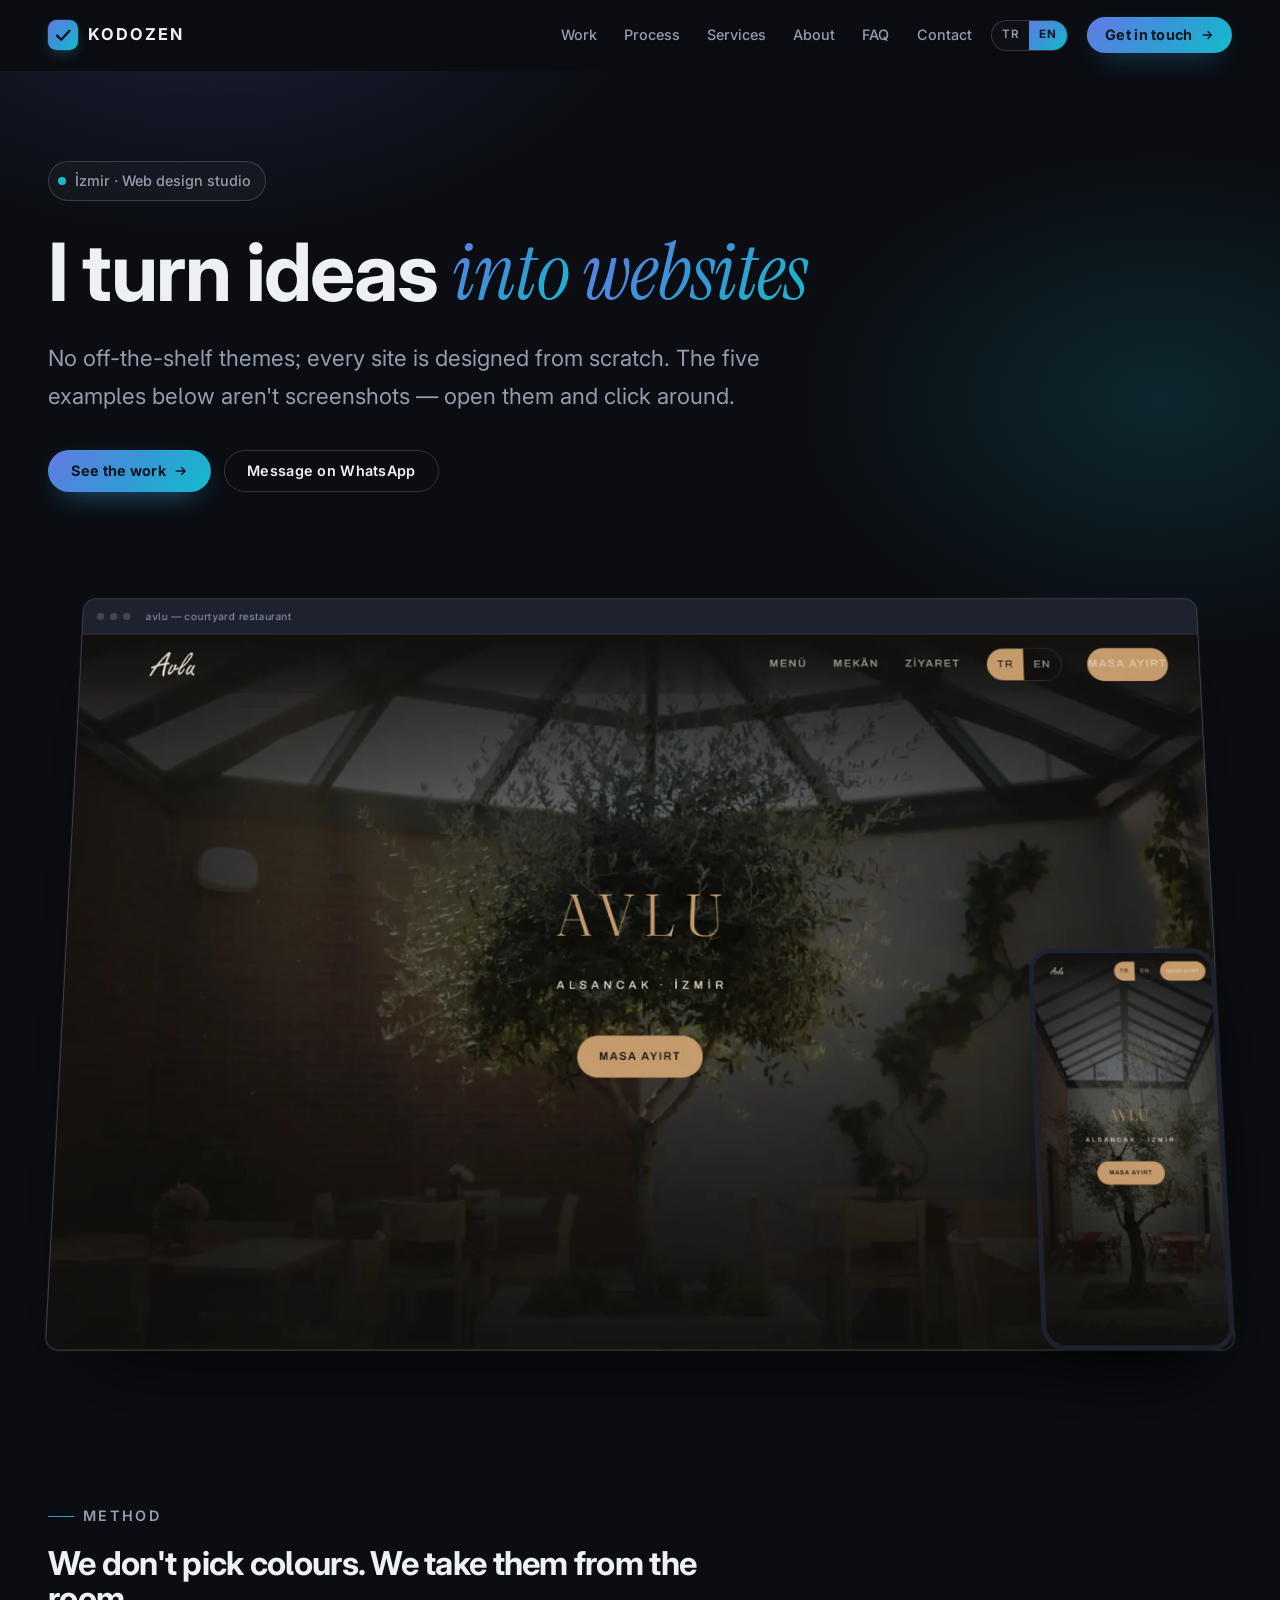
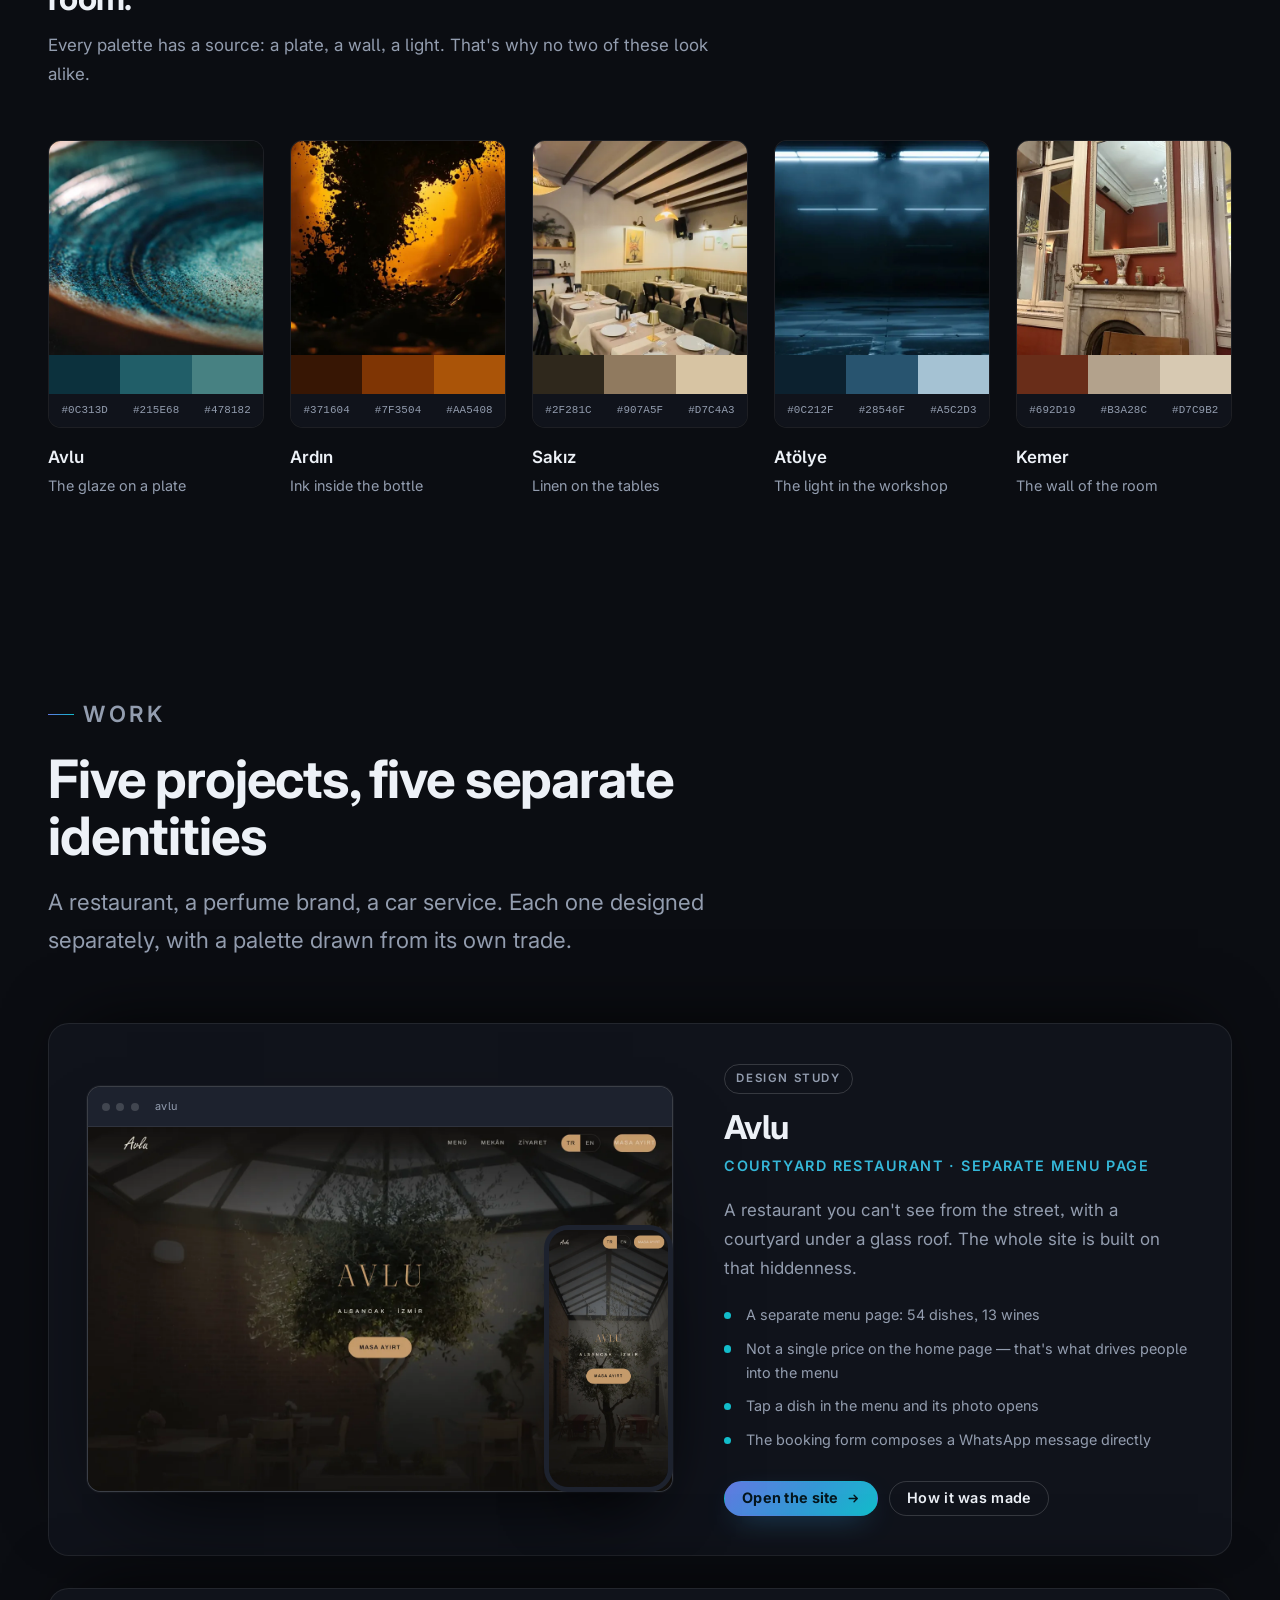
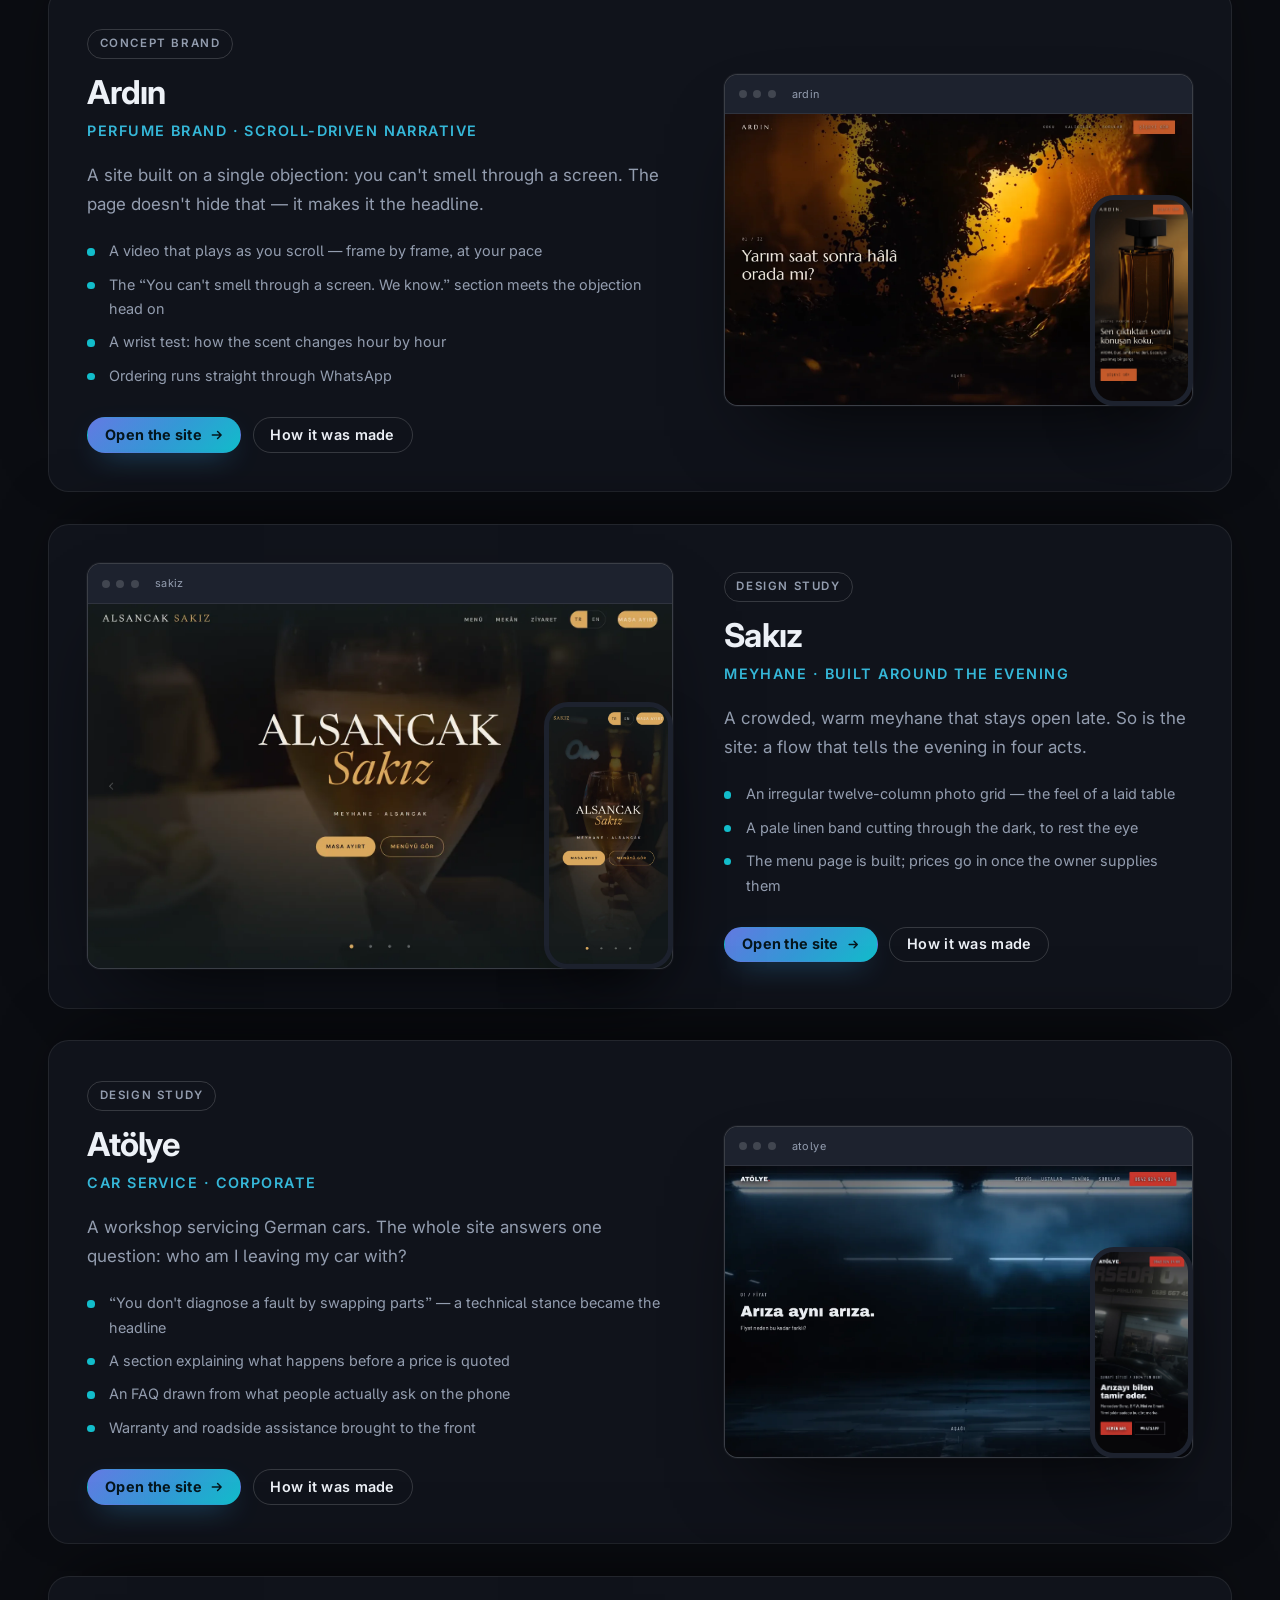
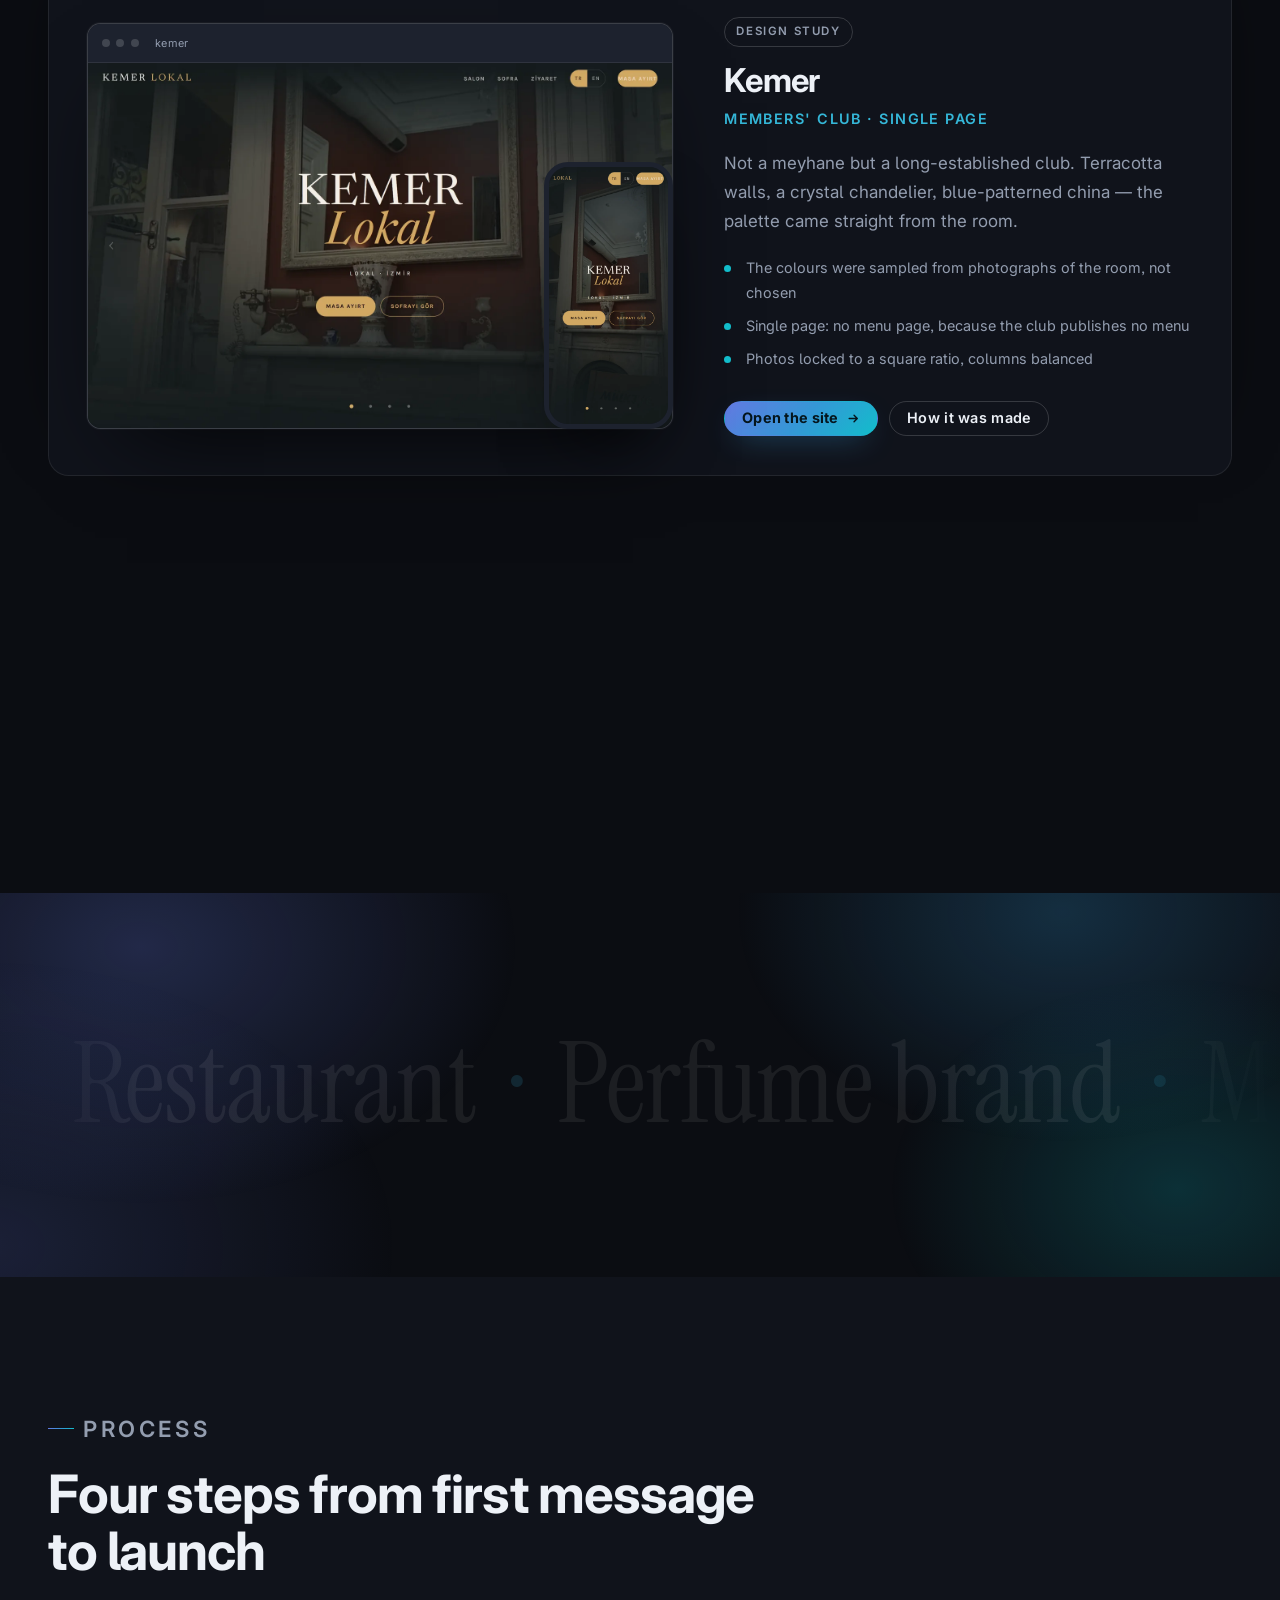
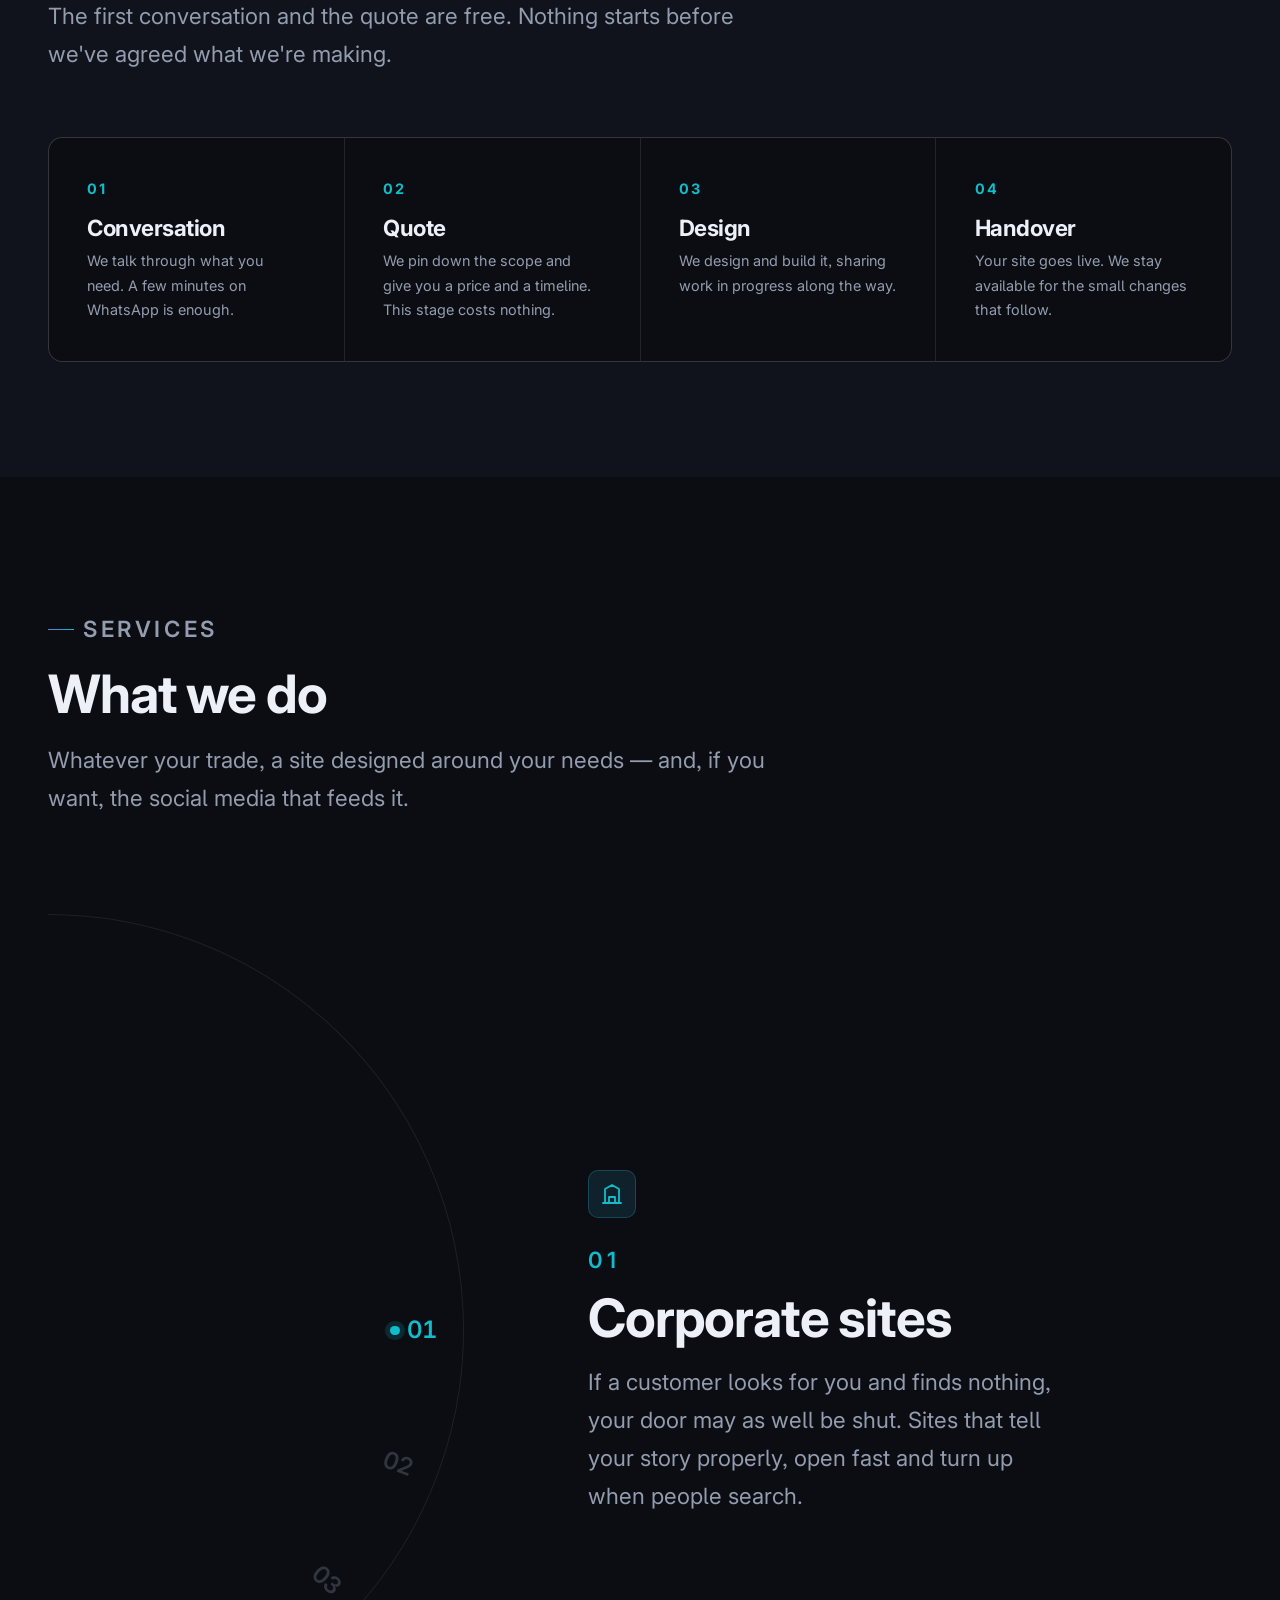
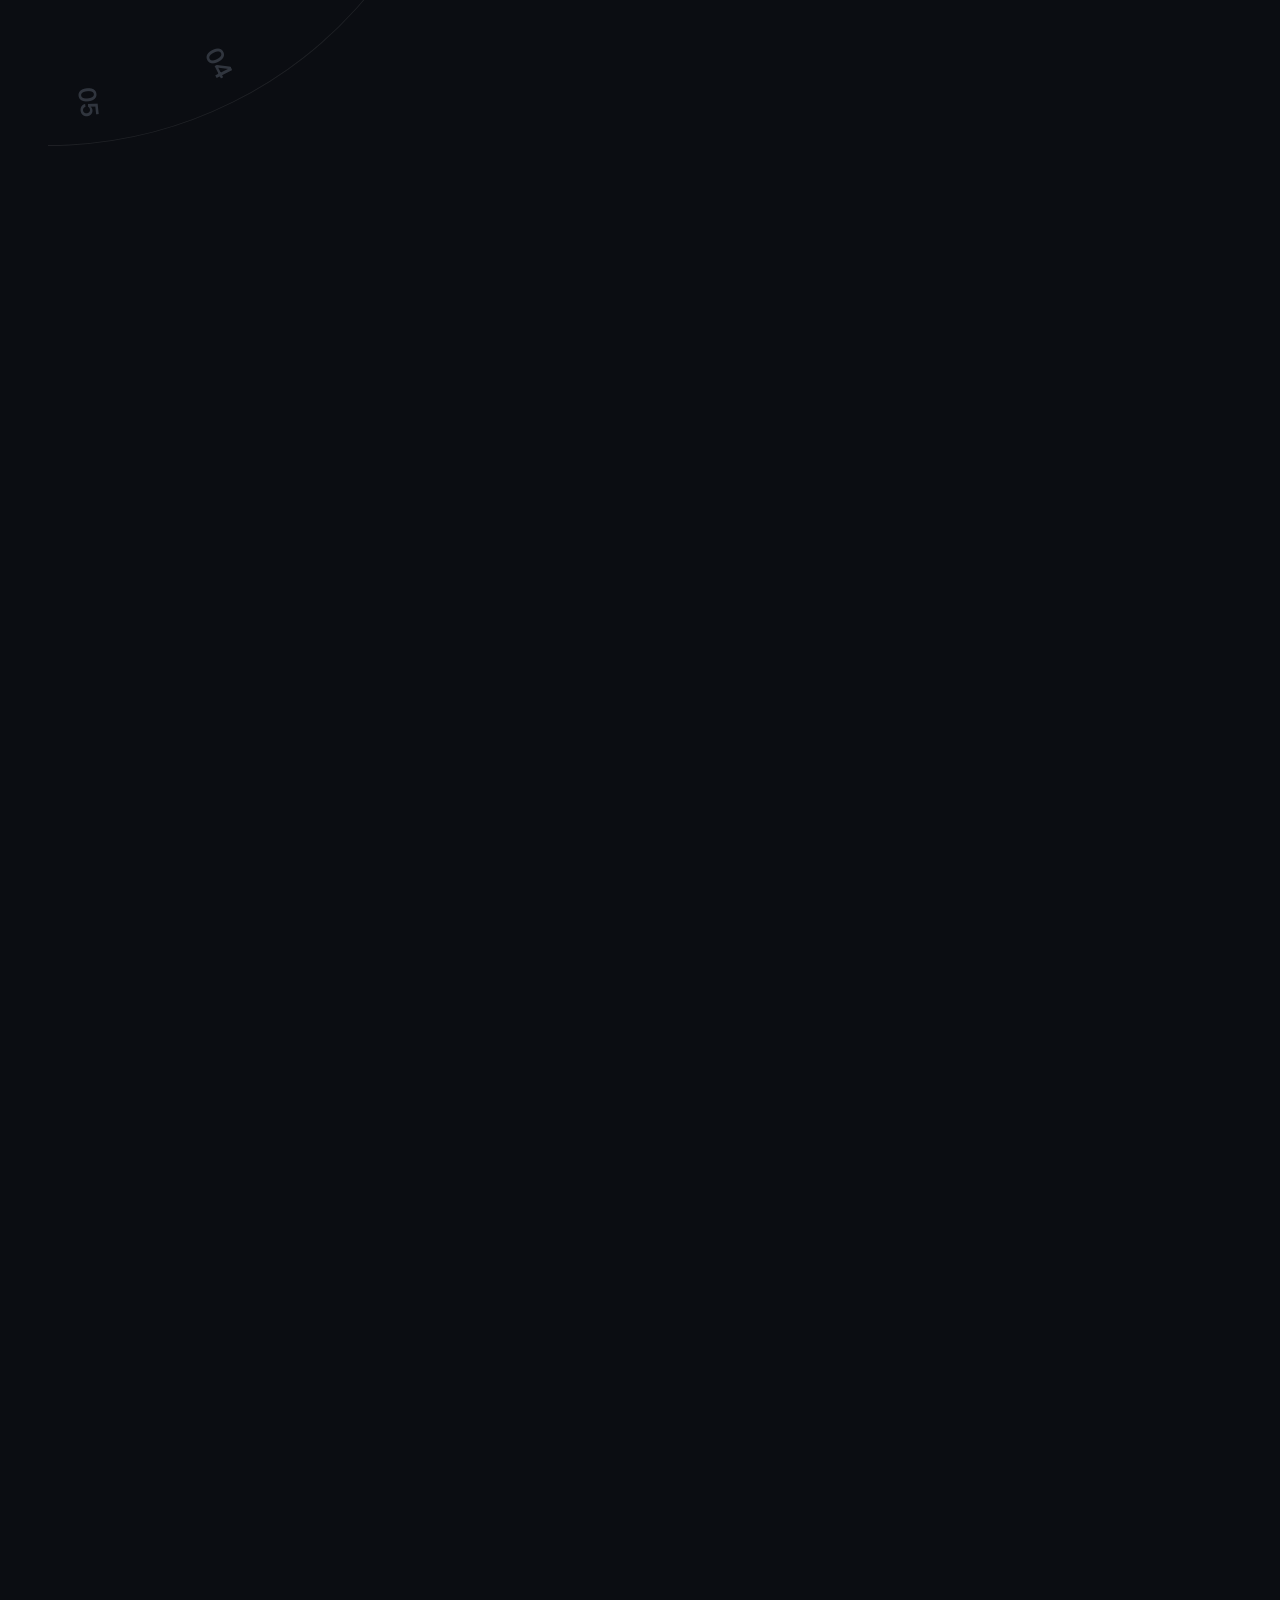
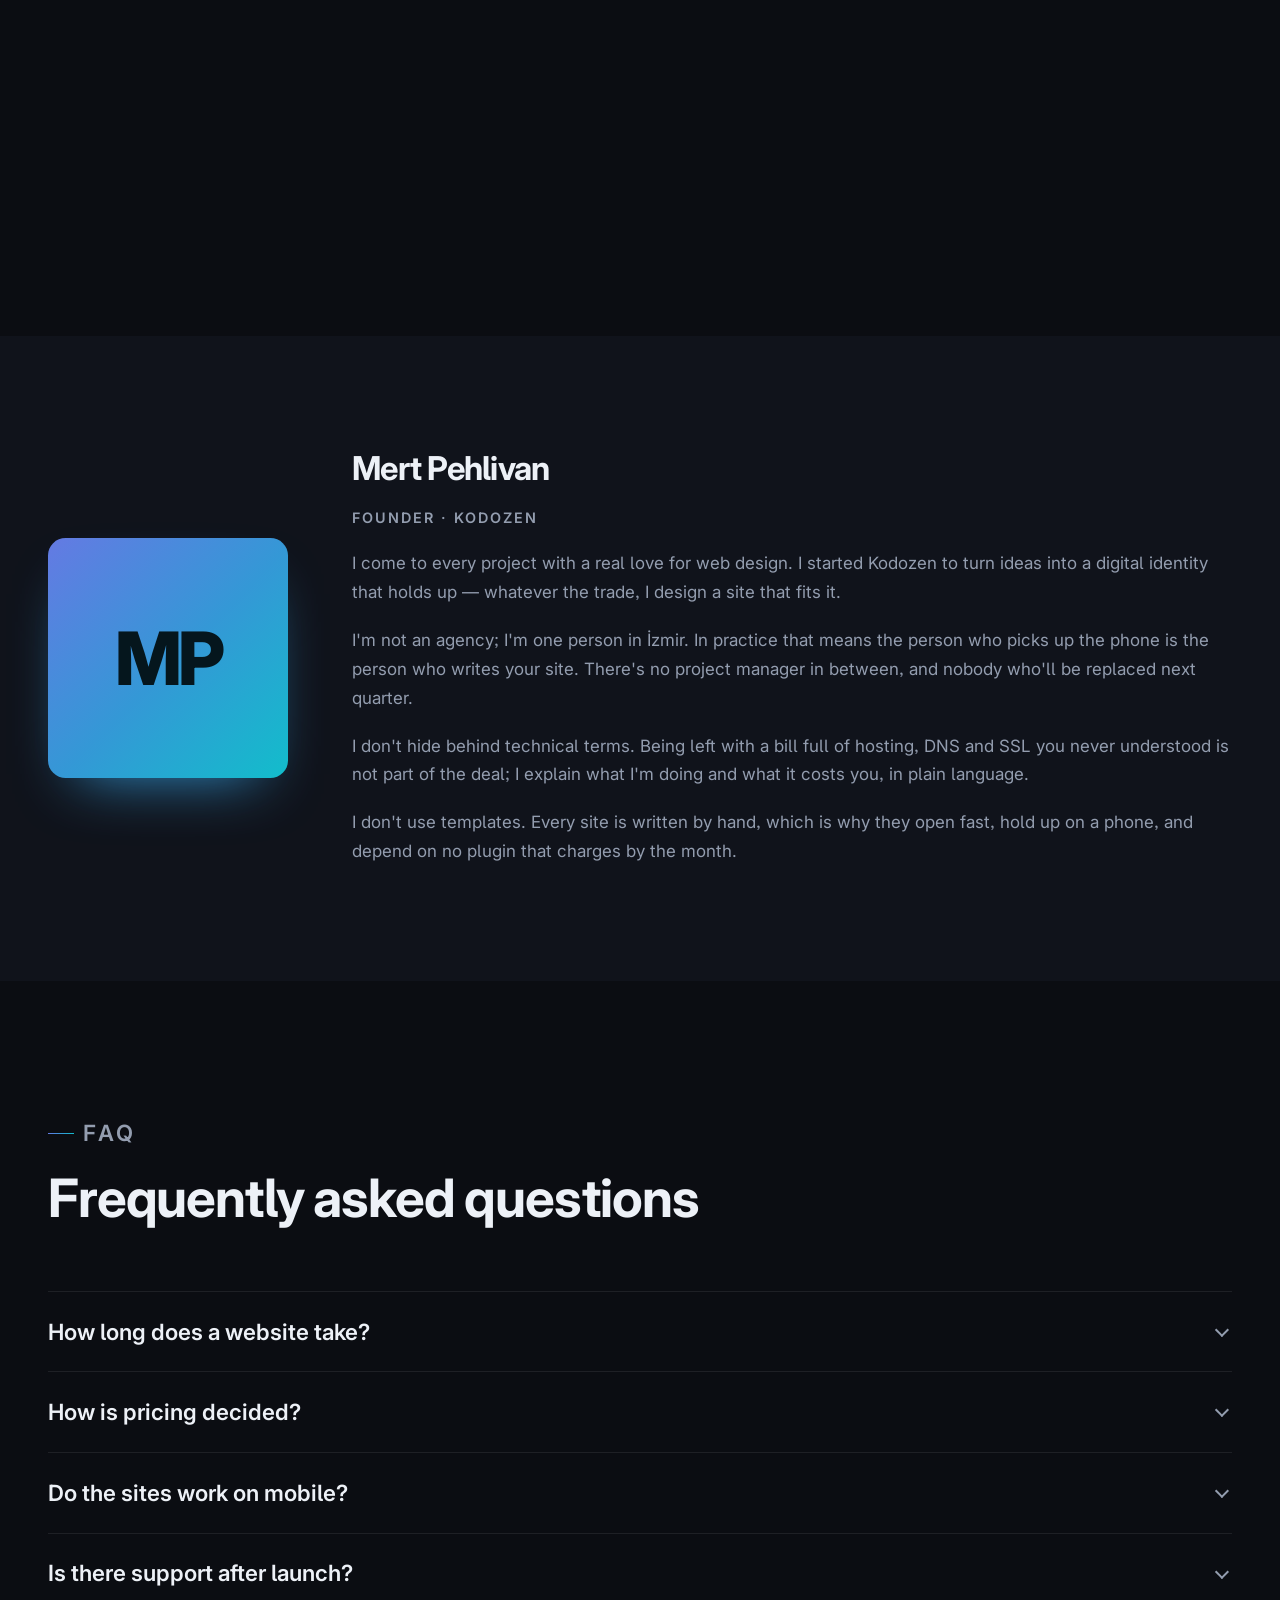
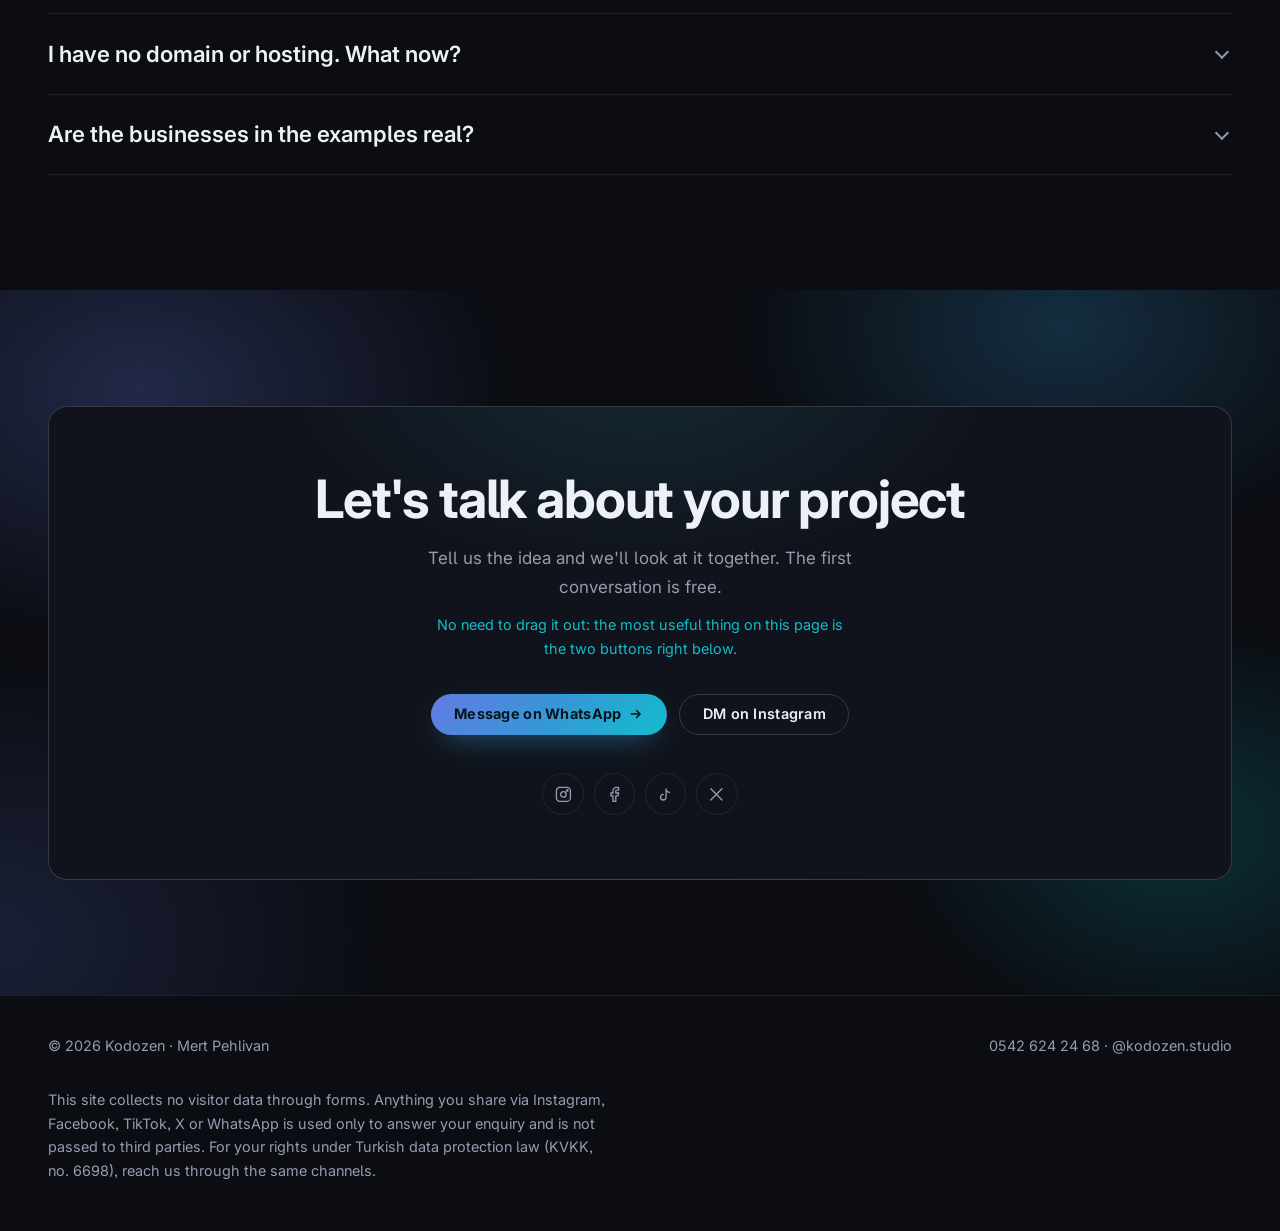
==== commit d983e43a: "Adapt the breathing gradient, word rise, arrow and scroll-linked marquee Four effects borrowed from " ====
--- a/index.html
+++ b/index.html
@@ -21,7 +21,7 @@
 <link rel="preconnect" href="https://fonts.googleapis.com">
 <link rel="preconnect" href="https://fonts.gstatic.com" crossorigin>
 <link href="https://fonts.googleapis.com/css2?family=Inter:wght@400;500;600;700;800&family=Instrument+Serif:ital@0;1&display=swap" rel="stylesheet">
-<link rel="stylesheet" href="styles.css?v=26">
+<link rel="stylesheet" href="styles.css?v=28">
 
 <script type="application/ld+json">
 {
@@ -84,7 +84,7 @@
 
     <div class="kabuk giris__ic">
       <p class="giris__rozet"><span class="giris__nokta"></span> <span lang="tr">İzmir · Web tasarım stüdyosu</span><span lang="en">İzmir · Web design studio</span></p>
-      <h1><span lang="tr">Fikrinizi</span><span lang="en">I turn ideas</span> <em><span lang="tr">web sitesine</span><span lang="en">into websites</span></em> <span lang="tr">dönüştürüyoruz</span></h1>
+      <h1 data-yukselt><span lang="tr">Fikrinizi</span><span lang="en">I turn ideas</span> <em><span lang="tr">web sitesine</span><span lang="en">into websites</span></em> <span lang="tr">dönüştürüyoruz</span></h1>
       <p class="giris__alt">
         <span lang="tr">Hazır tema kurmuyoruz; her site sıfırdan tasarlanıyor. Aşağıdaki beş örnek ekran görüntüsü değil — açıp gezebilirsiniz.</span><span lang="en">No off-the-shelf themes; every site is designed from scratch. The five examples below aren't screenshots — open them and click around.</span>
       </p>
@@ -113,9 +113,9 @@
           </div>
           <div class="cerceve cerceve--mobil vitrin__mobil">
             <picture>
-              <source type="image/webp" srcset="img/avlu-mobil.webp">
+              <source type="image/webp" srcset="img/avlu-mobil.webp" data-telefon-kaynak>
               <img src="img/avlu-mobil.jpg" width="780" height="1688"
-                   alt="Aynı sitenin telefon görünümü." loading="lazy">
+                   alt="Aynı sitenin telefon görünümü." loading="lazy" data-telefon>
             </picture>
           </div>
         </div>
@@ -413,6 +413,7 @@
        videosu JavaScript ile giriyor; dosya yoksa kart hiç açılmıyor ve
        geriye yalnızca bant kalıyor — eksik bir kutu görünmüyor. -->
   <section class="bant-blok" aria-label="Çalıştığımız alanlar">
+    <div class="nefes" aria-hidden="true"><i></i><i></i></div>
     <div class="bant" aria-hidden="true">
       <div class="bant__akis">
         <div class="bant__grup"><span><span lang="tr">Restoran</span><span lang="en">Restaurant</span></span><i aria-hidden="true">·</i><span><span lang="tr">Parfüm markası</span><span lang="en">Perfume brand</span></span><i aria-hidden="true">·</i><span><span lang="tr">Meyhane</span><span lang="en">Meyhane</span></span><i aria-hidden="true">·</i><span><span lang="tr">Oto servis</span><span lang="en">Car service</span></span><i aria-hidden="true">·</i><span><span lang="tr">Lokal</span><span lang="en">Members' club</span></span><i aria-hidden="true">·</i><span><span lang="tr">Kurumsal</span><span lang="en">Corporate</span></span><i aria-hidden="true">·</i><span><span lang="tr">E-ticaret</span><span lang="en">E-commerce</span></span><i aria-hidden="true">·</i><span><span lang="tr">Portfolyo</span><span lang="en">Portfolio</span></span><i aria-hidden="true">·</i></div>
@@ -480,7 +481,7 @@
           </span>
           <p class="hizmet__sira" aria-hidden="true">01</p>
           <h3><span lang="tr">Kurumsal siteler</span><span lang="en">Corporate sites</span></h3>
-          <p><span lang="tr">Markanızı doğru temsil eden, arama motorlarına uygun, hızlı açılan siteler.</span><span lang="en">Sites that represent your brand properly, work with search engines and open fast.</span></p>
+          <p><span lang="tr">Müşteriniz sizi arayıp bulamıyorsa, kapınız kapalı sayılır. Markanızı doğru anlatan, hızlı açılan, arandığında çıkan siteler.</span><span lang="en">If a customer looks for you and finds nothing, your door may as well be shut. Sites that tell your story properly, open fast and turn up when people search.</span></p>
         </article>
         <article class="hizmet">
           <span class="hizmet__im" aria-hidden="true">
@@ -488,7 +489,7 @@
           </span>
           <p class="hizmet__sira" aria-hidden="true">02</p>
           <h3><span lang="tr">E-ticaret</span><span lang="en">E-commerce</span></h3>
-          <p><span lang="tr">Ürün kataloğu, sepet ve güvenli ödeme altyapısıyla satışa hazır mağazalar.</span><span lang="en">Shops ready to sell, with a product catalogue, a cart and secure payment.</span></p>
+          <p><span lang="tr">Sepete kadar gelip vazgeçen müşteri, kaybedilmiş satıştır. Ürün kataloğu, sepet ve güvenli ödeme — kimsenin yolda kaybolmadığı bir mağaza.</span><span lang="en">A customer who reaches the cart and gives up is a lost sale. Catalogue, cart and secure payment — a shop where nobody gets lost on the way.</span></p>
         </article>
         <article class="hizmet">
           <span class="hizmet__im" aria-hidden="true">
@@ -496,7 +497,7 @@
           </span>
           <p class="hizmet__sira" aria-hidden="true">03</p>
           <h3><span lang="tr">Portfolyo ve kişisel siteler</span><span lang="en">Portfolio and personal sites</span></h3>
-          <p><span lang="tr">Fotoğrafçı, tasarımcı ve serbest çalışanlar için işini öne çıkaran siteler.</span><span lang="en">Sites that put the work first, for photographers, designers and freelancers.</span></p>
+          <p><span lang="tr">İşiniz iyiyse onu bir akışın insafına bırakmayın. Fotoğrafçı, tasarımcı ve serbest çalışanlar için, işi öne koyan siteler.</span><span lang="en">If the work is good, don't leave it at the mercy of somebody else's feed. Sites that put the work first, for photographers, designers and freelancers.</span></p>
         </article>
         <article class="hizmet">
           <span class="hizmet__im" aria-hidden="true">
@@ -504,7 +505,7 @@
           </span>
           <p class="hizmet__sira" aria-hidden="true">04</p>
           <h3><span lang="tr">Restoran ve rezervasyon</span><span lang="en">Restaurants and booking</span></h3>
-          <p><span lang="tr">QR uyumlu dijital menü ve WhatsApp'a bağlı rezervasyonla restoran siteleri.</span><span lang="en">Restaurant sites with a QR-ready digital menu and booking wired to WhatsApp.</span></p>
+          <p><span lang="tr">Menüsünü PDF olarak koyan restoran, telefonda okunmadığını hiç öğrenemiyor. QR ile açılan dijital menü ve doğrudan WhatsApp'a düşen rezervasyon.</span><span lang="en">A restaurant that posts its menu as a PDF never finds out that nobody could read it on a phone. A digital menu that opens from a QR code, and bookings that land straight in WhatsApp.</span></p>
         </article>
         <article class="hizmet">
           <span class="hizmet__im" aria-hidden="true">
@@ -512,7 +513,7 @@
           </span>
           <p class="hizmet__sira" aria-hidden="true">05</p>
           <h3><span lang="tr">Sosyal medya yönetimi</span><span lang="en">Social media</span></h3>
-          <p><span lang="tr">Instagram, Facebook ve TikTok için içerik üretimi, gönderi tasarımı ve reels kurgusu — siteyle aynı görsel dilde.</span><span lang="en">Content, post design and reels for Instagram, Facebook and TikTok — in the same visual language as the site.</span></p>
+          <p><span lang="tr">Rastgele paylaşıp tutmasını beklemek bir plan değil. Instagram, Facebook ve TikTok için içerik üretimi, gönderi tasarımı ve reels kurgusu — siteyle aynı görsel dilde.</span><span lang="en">Posting at random and hoping something sticks is not a plan. Content, post design and reels for Instagram, Facebook and TikTok — in the same visual language as the site.</span></p>
         </article>
           </div>
         </div>
@@ -529,6 +530,12 @@
         <p class="kurucu__rol"><span lang="tr">Kurucu · Kodozen</span><span lang="en">Founder · Kodozen</span></p>
         <p>
           <span lang="tr">Web tasarımı tutkusuyla her projeye özenle yaklaşıyorum. Kodozen'i, fikirleri güçlü bir dijital kimliğe dönüştürmek için kurdum — kim ne isterse, o alana uygun bir web sitesi tasarlıyorum.</span><span lang="en">I come to every project with a real love for web design. I started Kodozen to turn ideas into a digital identity that holds up — whatever the trade, I design a site that fits it.</span>
+        </p>
+        <p>
+          <span lang="tr">Ajans değilim; İzmir'de tek kişiyim. Bunun pratikte anlamı şu: telefonu açan kişi, sitenizi yazan kişiyle aynı. Arada ne proje yöneticisi var ne de bir sonraki dönem işe alınacak biri.</span><span lang="en">I'm not an agency; I'm one person in İzmir. In practice that means the person who picks up the phone is the person who writes your site. There's no project manager in between, and nobody who'll be replaced next quarter.</span>
+        </p>
+        <p>
+          <span lang="tr">Teknik terimlerin arkasına saklanmıyorum. Hosting, DNS, SSL derken ne olduğunu anlamadığınız bir faturayla baş başa kalmanız işin parçası değil; ne yaptığımı ve size neye mal olduğunu sade Türkçeyle anlatıyorum.</span><span lang="en">I don't hide behind technical terms. Being left with a bill full of hosting, DNS and SSL you never understood is not part of the deal; I explain what I'm doing and what it costs you, in plain language.</span>
         </p>
         <p>
           <span lang="tr">Şablon kullanmıyorum. Her site elle yazılıyor; bu yüzden hepsi hızlı açılıyor, hepsi telefonda düzgün duruyor ve hiçbiri aylık abonelik gerektiren bir eklentiye bağlı değil.</span><span lang="en">I don't use templates. Every site is written by hand, which is why they open fast, hold up on a phone, and depend on no plugin that charges by the month.</span>
@@ -575,10 +582,12 @@
 
   <!-- ============ iletişim ============ -->
   <section class="blok" id="iletisim">
+    <div class="nefes" aria-hidden="true"><i></i><i></i></div>
     <div class="kabuk">
       <div class="iletisim belir">
         <h2><span lang="tr">Projenizi konuşalım</span><span lang="en">Let's talk about your project</span></h2>
         <p><span lang="tr">Fikrinizi anlatın, birlikte bakalım. İlk görüşme ücretsiz.</span><span lang="en">Tell us the idea and we'll look at it together. The first conversation is free.</span></p>
+        <p class="iletisim__ima"><span lang="tr">Uzatmaya gerek yok: bu sayfanın en işe yarar yeri, hemen aşağıdaki iki düğme.</span><span lang="en">No need to drag it out: the most useful thing on this page is the two buttons right below.</span></p>
         <div class="iletisim__eylem">
           <a class="dugme dugme--dolu" href="https://wa.me/905426242468?text=Merhaba%2C%20Kodozen%20ile%20bir%20web%20sitesi%20projesi%20konu%C5%9Fmak%20istiyorum." target="_blank" rel="noopener"><span lang="tr">WhatsApp'tan yazın</span><span lang="en">Message on WhatsApp</span></a>
           <a class="dugme dugme--bos" href="https://instagram.com/kodozen.studio" target="_blank" rel="noopener"><span lang="tr">Instagram'dan DM</span><span lang="en">DM on Instagram</span></a>
@@ -615,6 +624,6 @@
   </div>
 </footer>
 
-<script src="app.js?v=26"></script>
+<script src="app.js?v=28"></script>
 </body>
 </html>
--- a/styles.css
+++ b/styles.css
@@ -949,3 +949,165 @@
   .vitrin__mobil,
   .is__gorsel .cerceve--mobil { max-width: 13rem; }
 }
+
+/* Giriş vitrininde telefon karesi, masaüstü videosuyla aynı anda
+   değişiyor. Sert geçiş sıçrama gibi duruyordu; kısa bir solma
+   ikisini aynı hareketin parçası gibi gösteriyor. */
+.vitrin__mobil img { transition: opacity 0.28s var(--yay); }
+.vitrin__mobil[data-degisiyor="true"] img { opacity: 0; }
+
+/* ------------------------------------------------------------
+   nefes alan degrade
+   ------------------------------------------------------------
+   İki renk katmanı, birbirinden kaymış ve düzensiz aralıklı
+   opaklık eğrileriyle üst üste soluyor. Düzensizlik önemli:
+   eşit aralıklı bir eğri nabız gibi atıyor, göze makine gibi
+   geliyor. Süreler de farklı (19s / 23s) — böylece ikisi
+   hiçbir zaman aynı ana geri dönmüyor.
+
+   Kaynakta bunun için iki webp dosyası yükleniyordu; burada
+   aynı iş radial-gradient ile yapılıyor, tek bir dosya inmiyor.
+   ------------------------------------------------------------ */
+
+.nefes {
+  position: absolute; inset: 0; z-index: 0;
+  overflow: hidden; pointer-events: none;
+  border-radius: inherit;
+}
+.nefes i { position: absolute; inset: -25%; display: block; will-change: opacity, transform; }
+
+.nefes i:first-child {
+  background:
+    radial-gradient(38rem 26rem at 24% 26%, rgba(100, 122, 227, 0.26), transparent 62%),
+    radial-gradient(30rem 22rem at 78% 68%, rgba(18, 189, 203, 0.20), transparent 60%);
+  animation: nefes-bir 19s ease-in-out infinite;
+}
+.nefes i:last-child {
+  background:
+    radial-gradient(34rem 24rem at 72% 20%, rgba(52, 152, 214, 0.24), transparent 60%),
+    radial-gradient(40rem 28rem at 16% 78%, rgba(100, 122, 227, 0.18), transparent 64%);
+  animation: nefes-iki 23s ease-in-out infinite;
+}
+
+@keyframes nefes-bir {
+  0%   { opacity: 1;    transform: translate3d(0, 0, 0) scale(1); }
+  22%  { opacity: 0.55; transform: translate3d(2%, -1.5%, 0) scale(1.06); }
+  45%  { opacity: 0.24; transform: translate3d(-1%, 2%, 0) scale(1.02); }
+  68%  { opacity: 0.72; transform: translate3d(-2.5%, 0.5%, 0) scale(1.08); }
+  100% { opacity: 1;    transform: translate3d(0, 0, 0) scale(1); }
+}
+@keyframes nefes-iki {
+  0%   { opacity: 0.2;  transform: translate3d(0, 0, 0) scale(1.05); }
+  22%  { opacity: 0.8;  transform: translate3d(-2%, 1.5%, 0) scale(1); }
+  45%  { opacity: 1;    transform: translate3d(1.5%, -2%, 0) scale(1.07); }
+  68%  { opacity: 0.45; transform: translate3d(2%, 0, 0) scale(1.01); }
+  100% { opacity: 0.2;  transform: translate3d(0, 0, 0) scale(1.05); }
+}
+
+/* Katmanın bulunduğu bölümler: içerik üstte kalmalı. */
+#iletisim, .bant-blok { position: relative; overflow: hidden; }
+#iletisim > .kabuk, .bant-blok > .bant, .bant-blok > .bant__kart { position: relative; z-index: 1; }
+
+/* Katmanlara :first-child / :last-child ile animasyon verildi; burada
+   aynı özgüllüğü kullanmak şart. Yalnızca ".nefes i" yazmak yetmiyor —
+   0,1,1 kalıyor ve 0,2,0'lık kurala yeniliyor, animasyon duracağına
+   olduğu gibi devam ediyor. */
+@media (prefers-reduced-motion: reduce) {
+  .nefes i:first-child,
+  .nefes i:last-child { animation: none; }
+  .nefes i:last-child { opacity: 0.55; }
+}
+
+/* ------------------------------------------------------------
+   başlıkta kelime yükselmesi
+   ------------------------------------------------------------
+   Her kelime aşağıdan yükselip hedefini biraz aşıyor, sonra
+   yerine oturuyor. Aşma payı olmadan hareket asansör gibi
+   duruyor; %9'luk aşma ona ağırlık hissi veriyor.
+
+   overflow gizli olduğu için "ğ" ve "y" gibi alt uzantılar
+   kesiliyordu — alttaki padding onlara yer açıyor, negatif
+   margin de satır aralığını eski haline getiriyor.
+   ------------------------------------------------------------ */
+
+html.js .yuk {
+  display: inline-block; overflow: hidden; vertical-align: bottom;
+  padding-bottom: 0.16em; margin-bottom: -0.16em;
+}
+html.js .yuk > i {
+  display: inline-block; font-style: inherit;
+  animation: yuksel 0.85s var(--yay) both;
+  animation-delay: calc(var(--s, 0) * 65ms);
+}
+@keyframes yuksel {
+  0%   { opacity: 0; transform: translateY(115%); }
+  35%  { opacity: 1; }
+  58%  { transform: translateY(-9%); }
+  100% { opacity: 1; transform: translateY(0); }
+}
+/* Başlıktaki degradeli kelimeler.
+   `background-clip: text` yalnızca kendi satır içi kutusundaki
+   yazıya işliyor; kelime kılıfı `inline-block` olduğu için ayrı
+   bir kutu sayılıyor ve kırpmanın dışında kalıyor. Sonuç: yazı
+   saydam, arkasında da degrade yok — "web sitesine" büsbütün
+   kayboluyordu. Degradeyi kelimenin kendisine vermek gerekiyor. */
+html.js .giris h1 em .yuk > i {
+  background: var(--gecis);
+  -webkit-background-clip: text; background-clip: text;
+  color: transparent;
+}
+
+@media (prefers-reduced-motion: reduce) {
+  html.js .yuk > i { animation: none; }
+}
+
+/* ------------------------------------------------------------
+   düğmedeki ok
+   ------------------------------------------------------------
+   Aynı ok maskesi iki kez seriliyor: biri ortada durur, öteki
+   solda bekler. İmleç geldiğinde birincisi sağdan çıkar,
+   ikincisi soldan gelip yerine oturur. Tek bir sözde eleman
+   yetiyor, HTML'e hiçbir şey eklenmiyor.
+   ------------------------------------------------------------ */
+
+.dugme--dolu {
+  --ok: url("data:image/svg+xml,%3Csvg xmlns='http://www.w3.org/2000/svg' viewBox='0 0 24 24' fill='none' stroke='%23000' stroke-width='2.6' stroke-linecap='round' stroke-linejoin='round'%3E%3Cpath d='M4 12h14M13 6l6 6-6 6'/%3E%3C/svg%3E");
+}
+.dugme--dolu::after {
+  content: ""; flex: none;
+  width: 0.95em; height: 0.95em;
+  background: currentColor;
+  -webkit-mask-image: var(--ok), var(--ok);
+          mask-image: var(--ok), var(--ok);
+  -webkit-mask-size: 100% 100%, 100% 100%;
+          mask-size: 100% 100%, 100% 100%;
+  -webkit-mask-repeat: no-repeat, no-repeat;
+          mask-repeat: no-repeat, no-repeat;
+  -webkit-mask-position: 0 50%, -1.2em 50%;
+          mask-position: 0 50%, -1.2em 50%;
+  transition: -webkit-mask-position 0.45s var(--yay), mask-position 0.45s var(--yay);
+}
+.dugme--dolu:hover::after,
+.dugme--dolu:focus-visible::after {
+  -webkit-mask-position: 1.2em 50%, 0 50%;
+          mask-position: 1.2em 50%, 0 50%;
+}
+@media (prefers-reduced-motion: reduce) {
+  .dugme--dolu::after { transition: none; }
+}
+
+/* Şerit kaydırmaya da tepki veriyor: bölümden geçerken yazı
+   kendi hızının üstüne biraz daha kayıyor. Sürükleme grupların
+   üstünde duruyor — kayma animasyonu üst kutuda olduğu için
+   ikisi çakışmıyor, ek eleman da gerekmiyor. */
+.bant__grup { transform: translateX(var(--kaydir, 0)); }
+
+/* İki düğmenin hemen üstündeki satır. Ana paragraftan bir tık
+   küçük ve mavi: bir kenar notu gibi okunması gerekiyor, ikinci
+   bir vaat gibi değil. */
+.iletisim p.iletisim__ima {
+  font-size: var(--s-1);
+  color: var(--turkuaz);
+  margin-top: 0.7rem;
+  max-width: 46ch;
+}
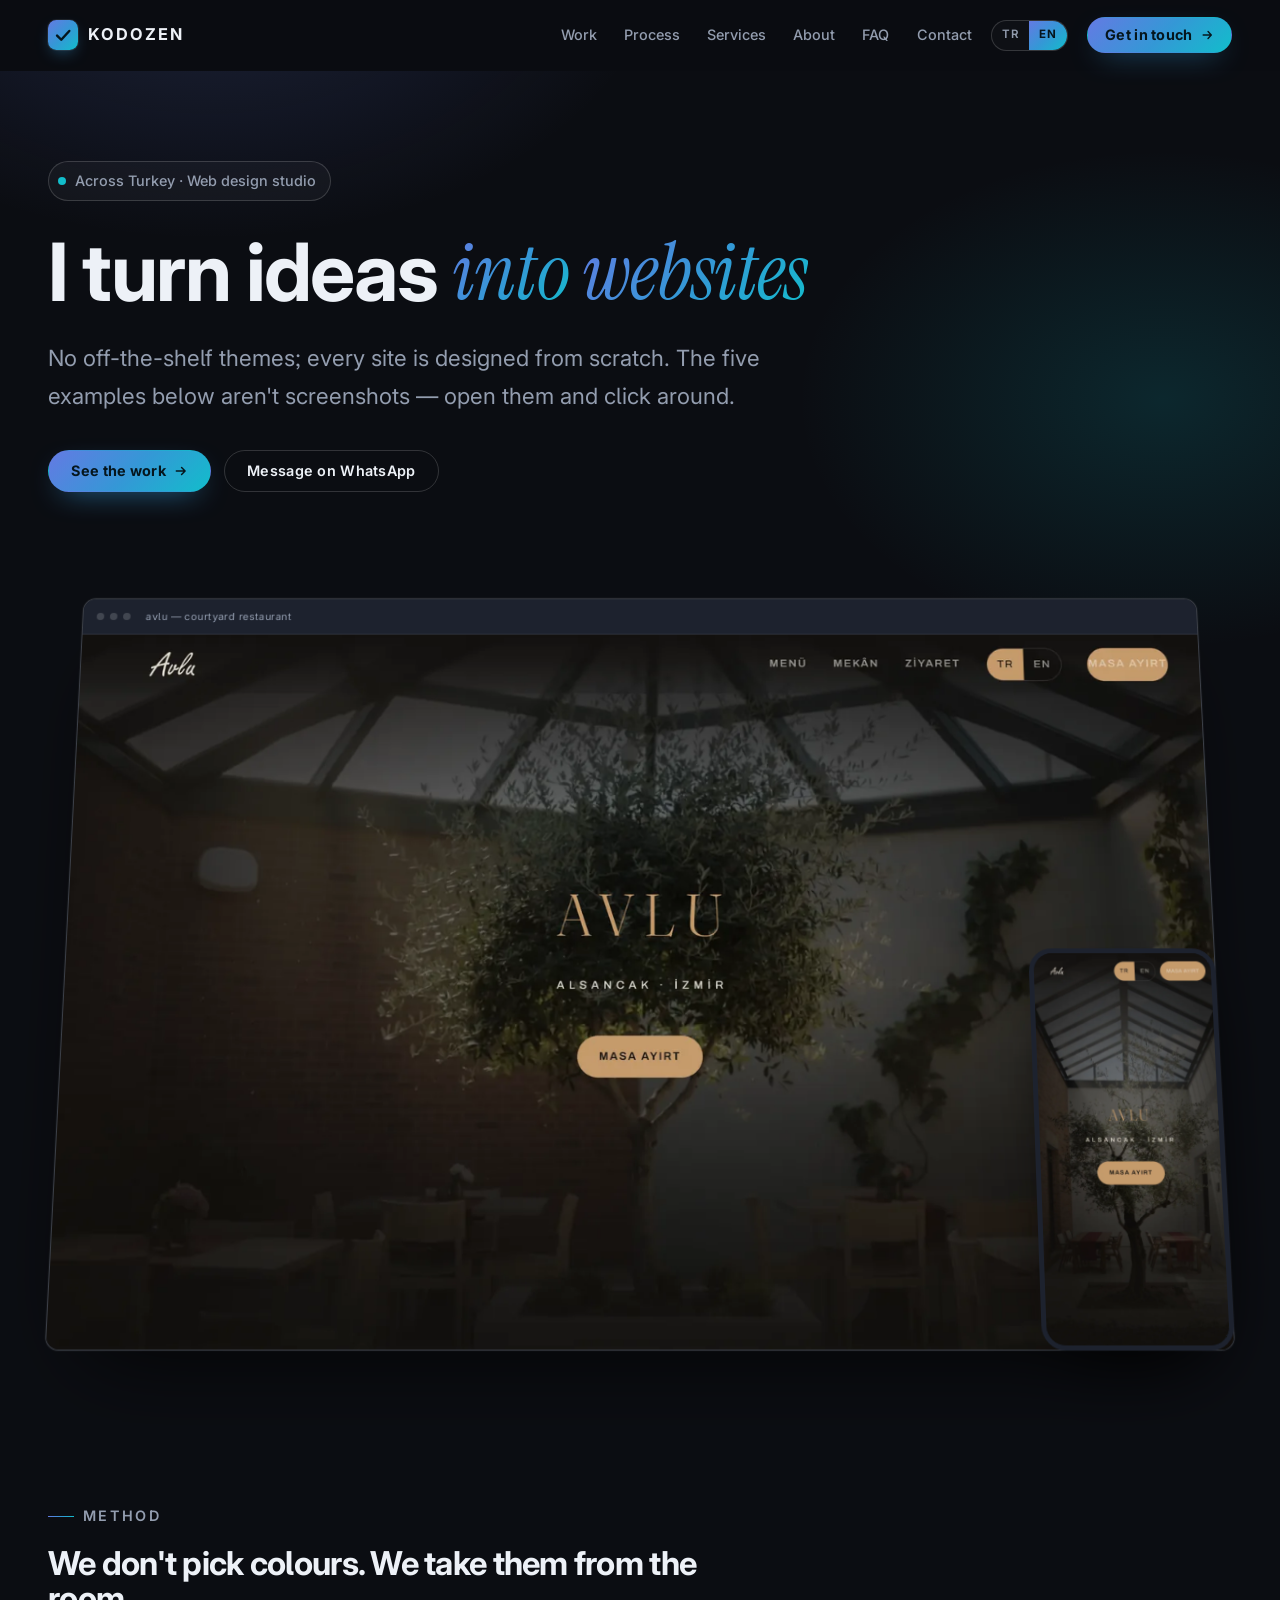
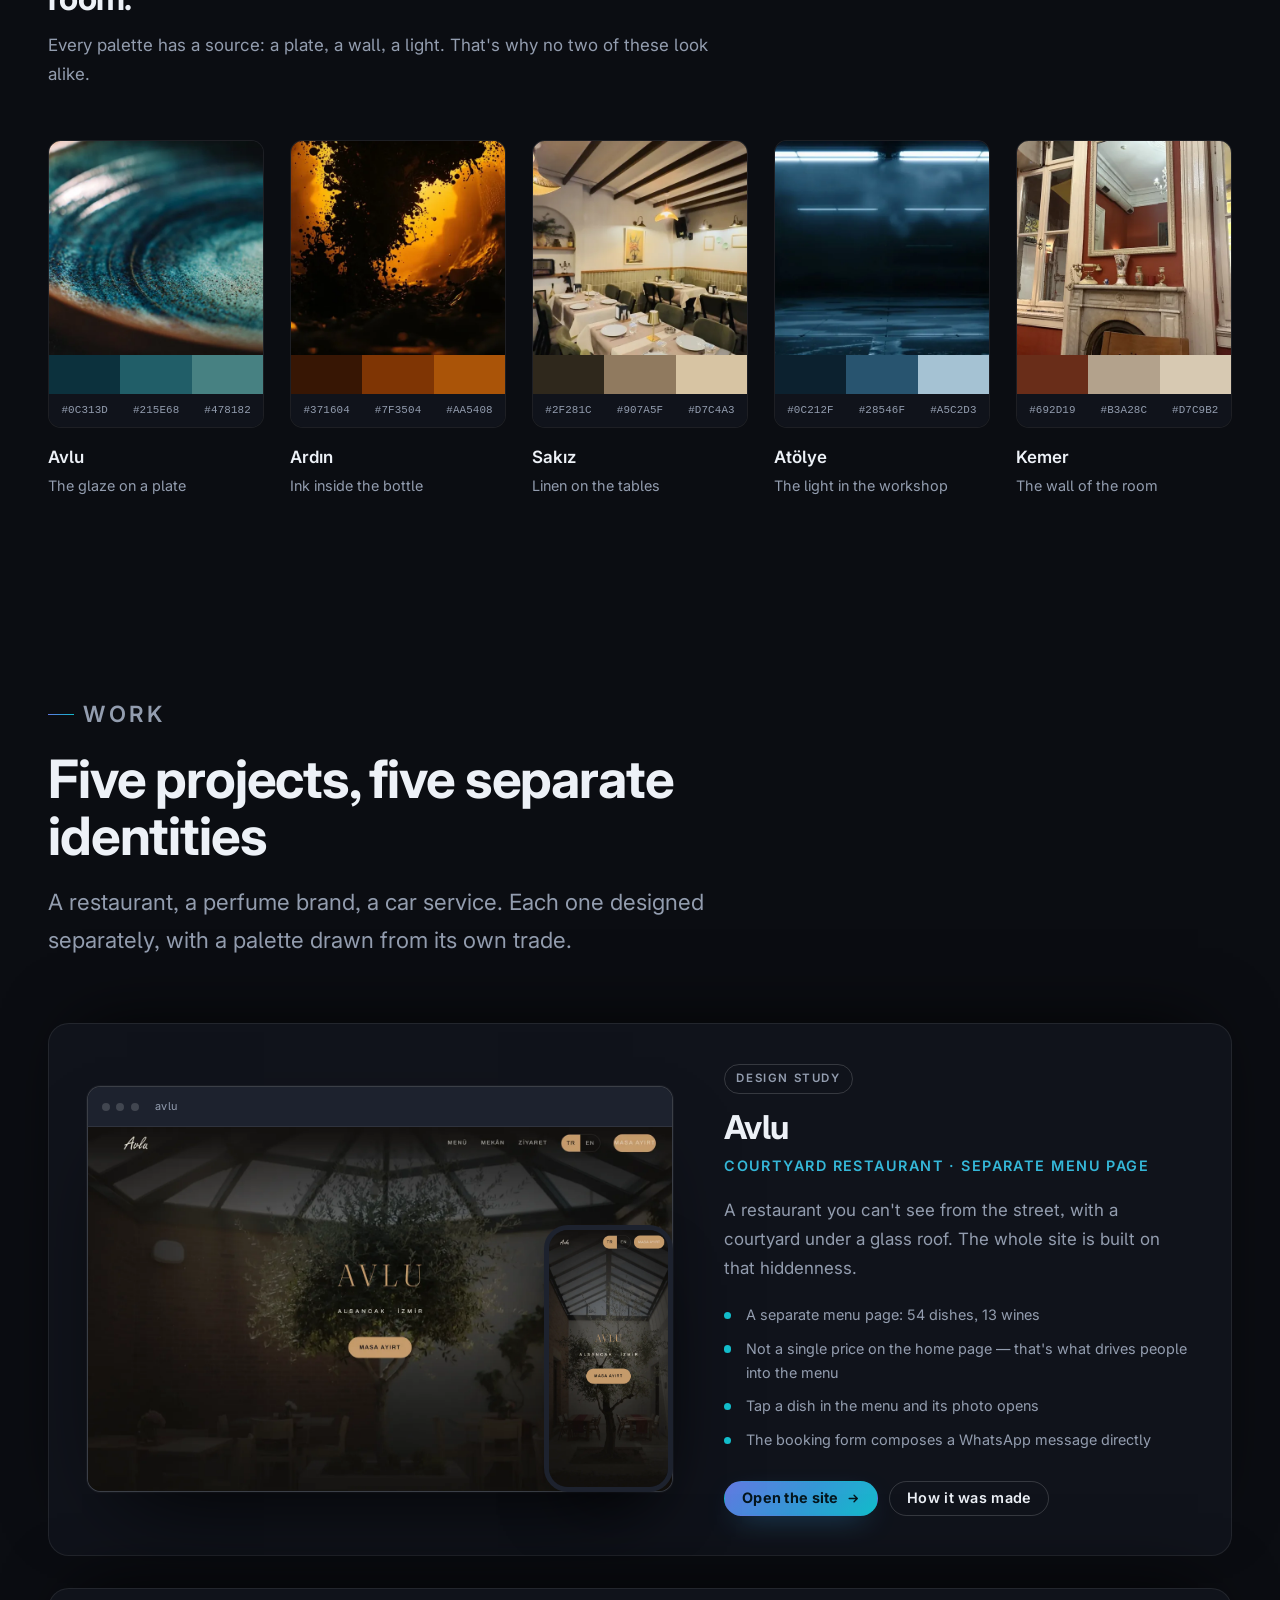
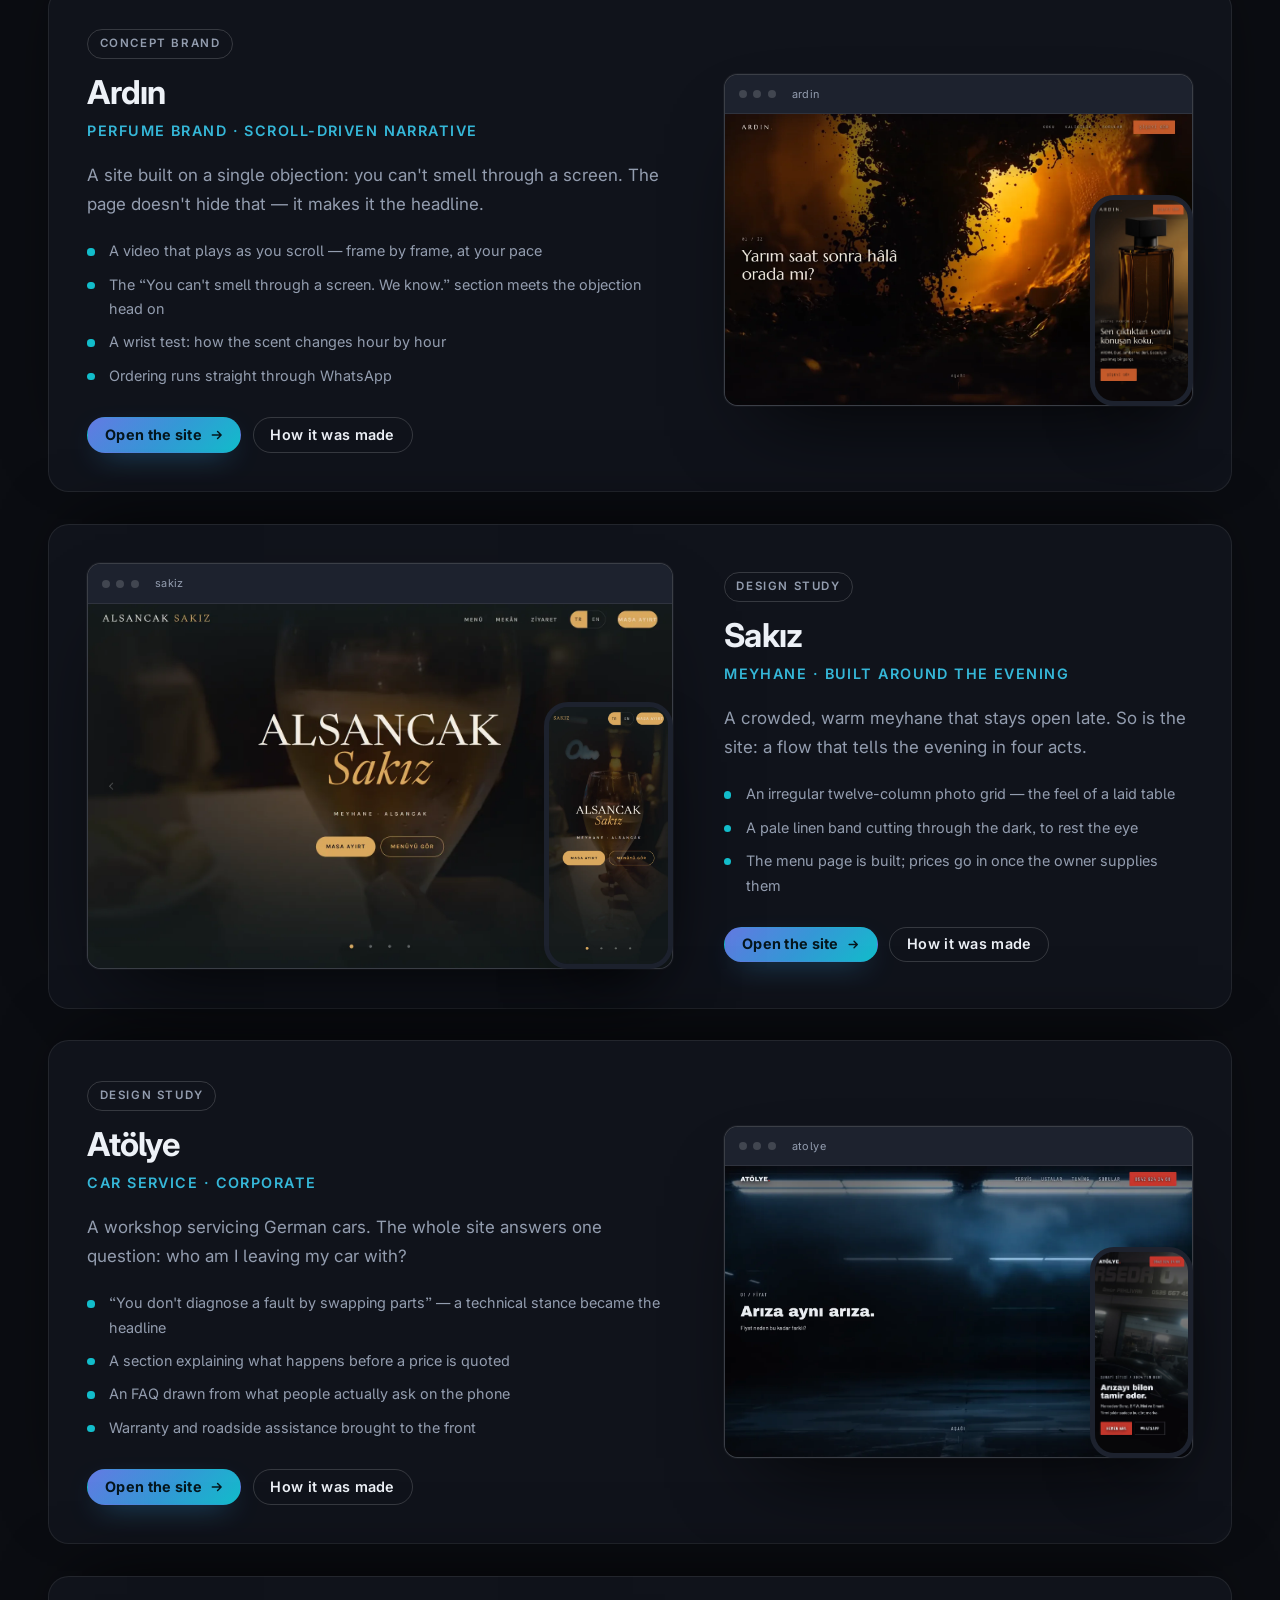
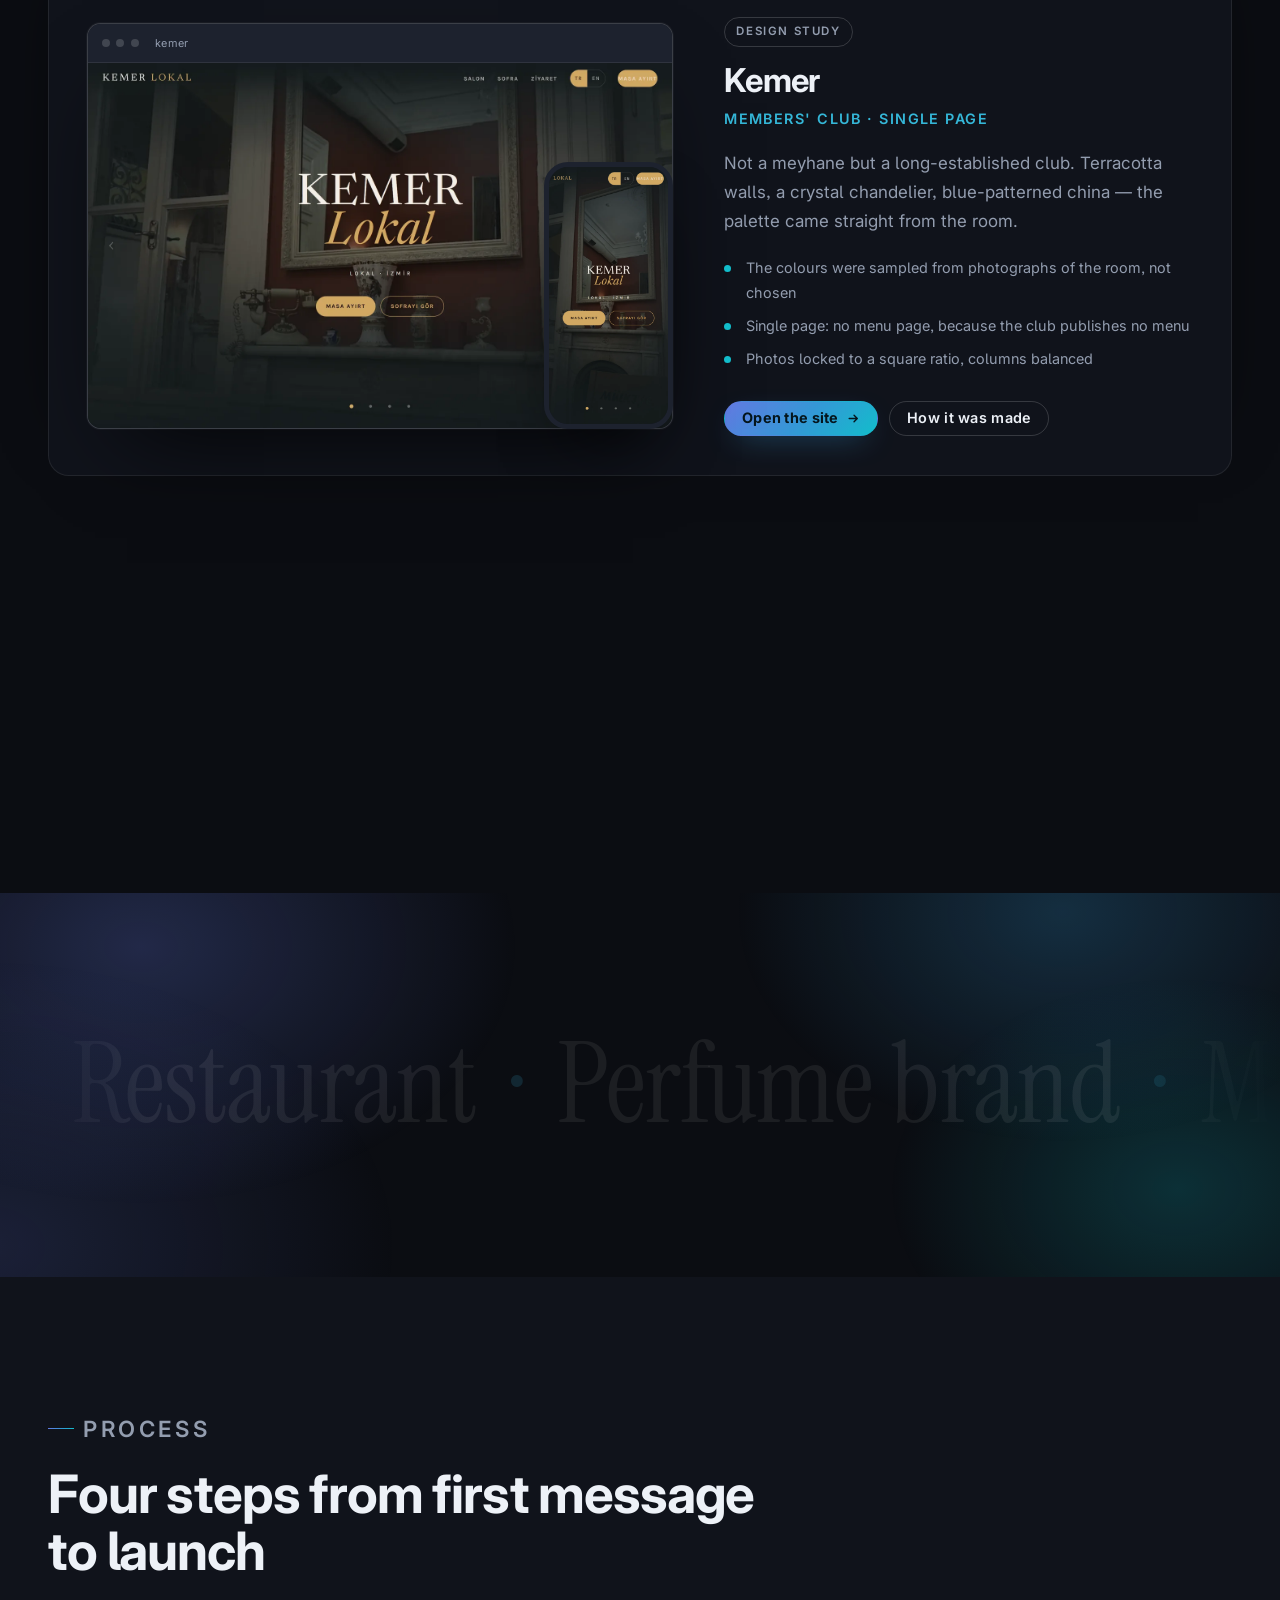
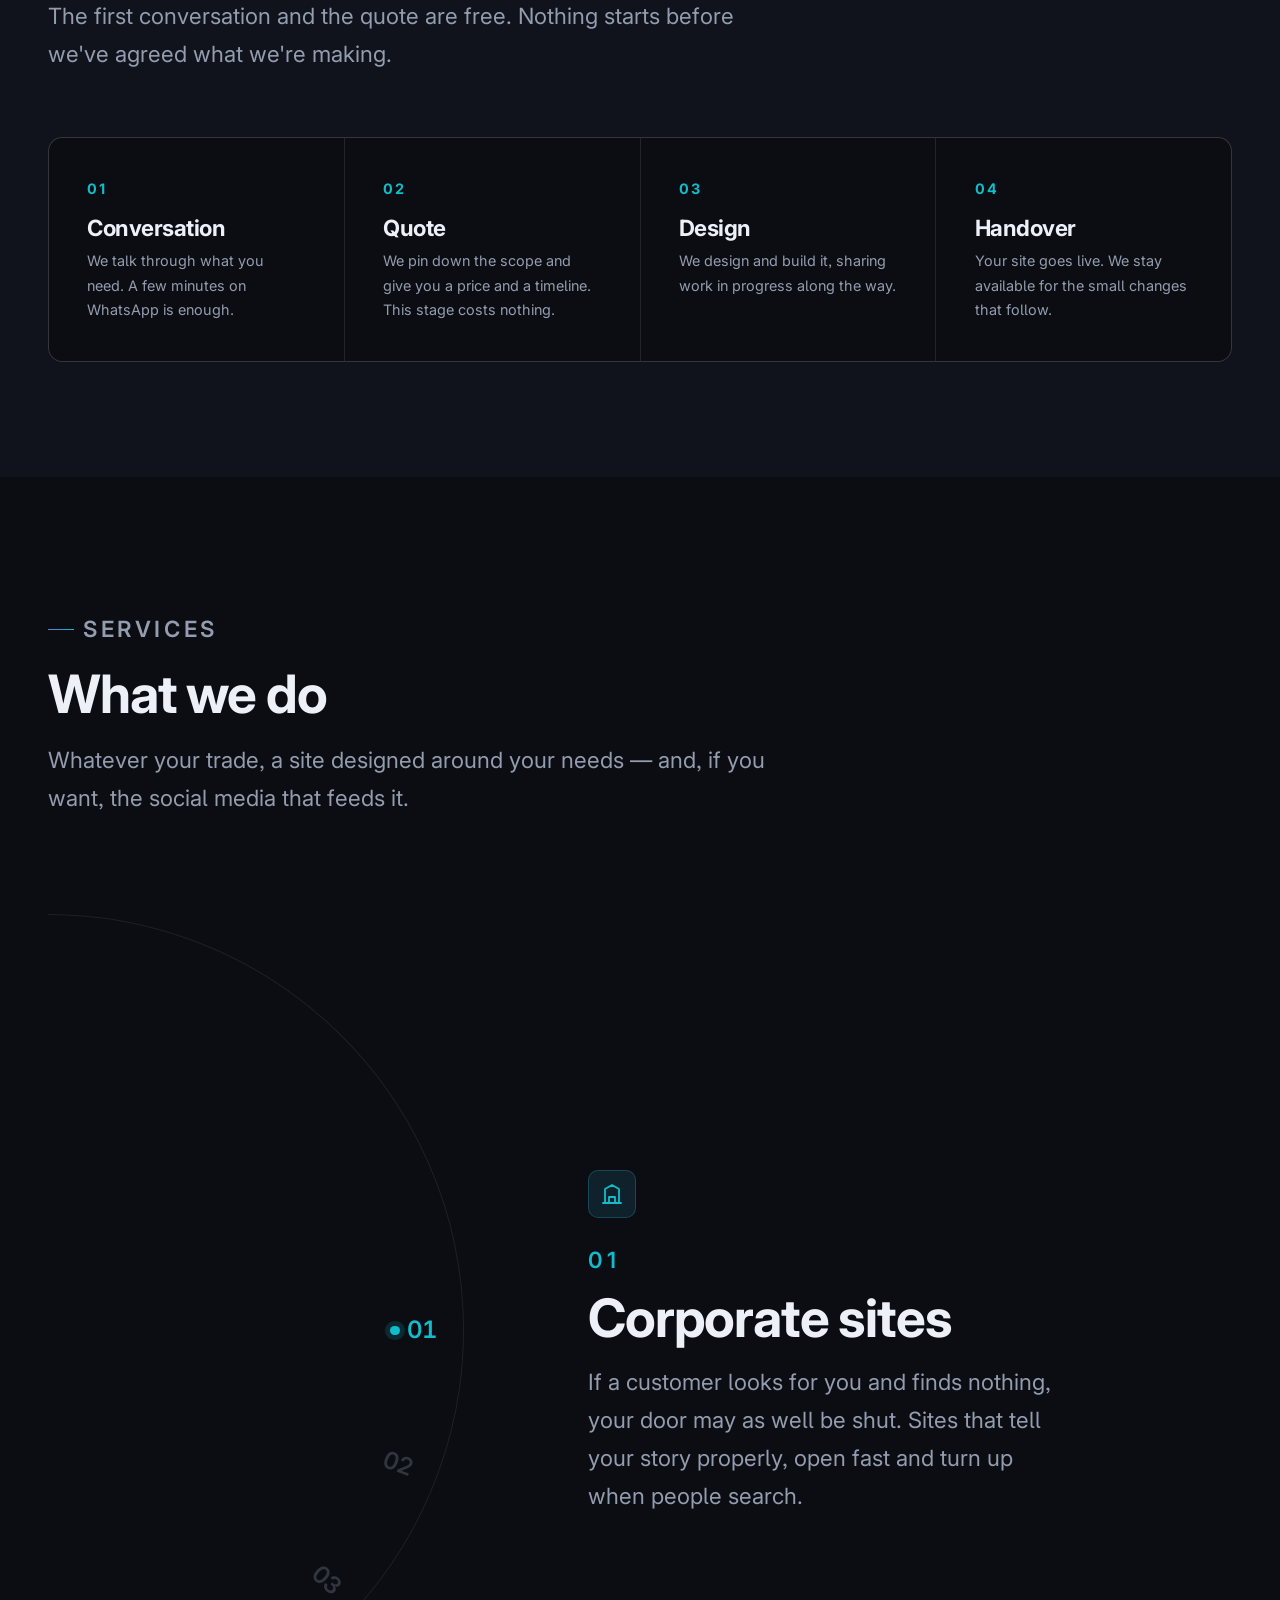
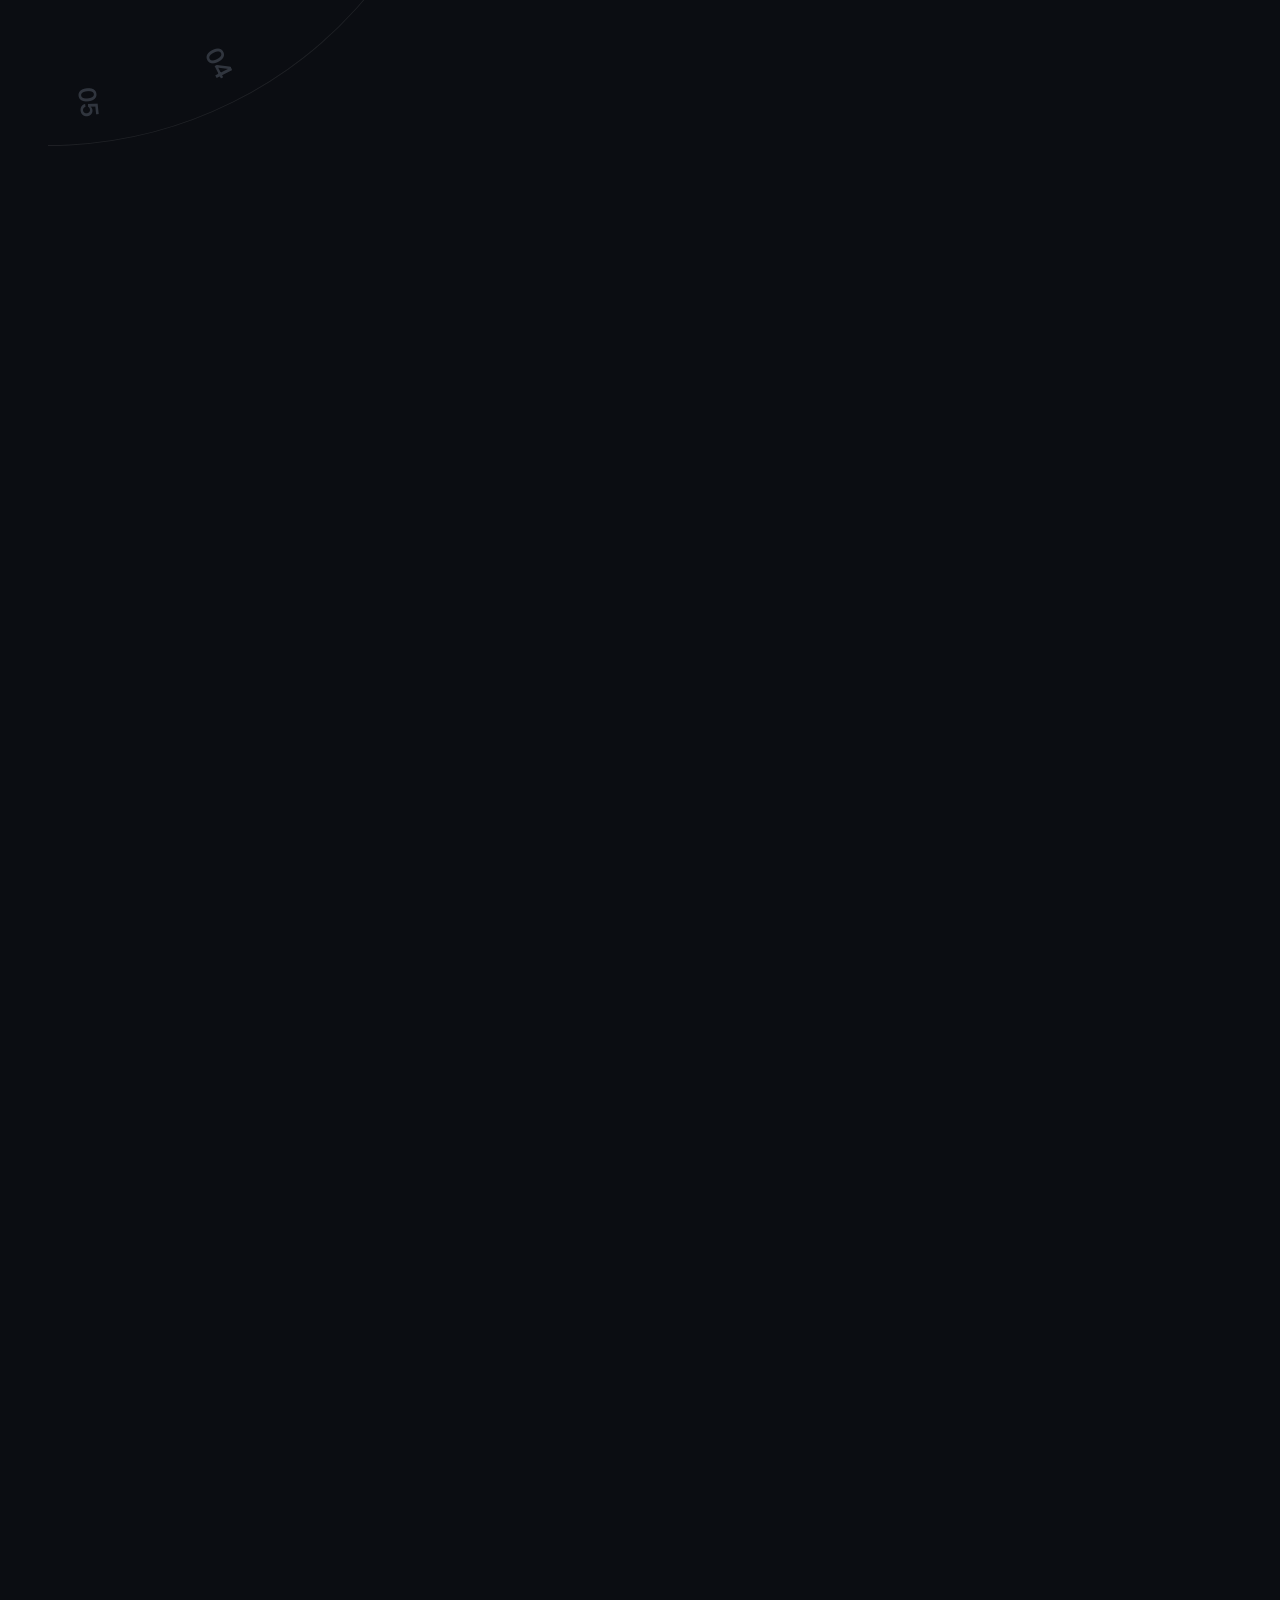
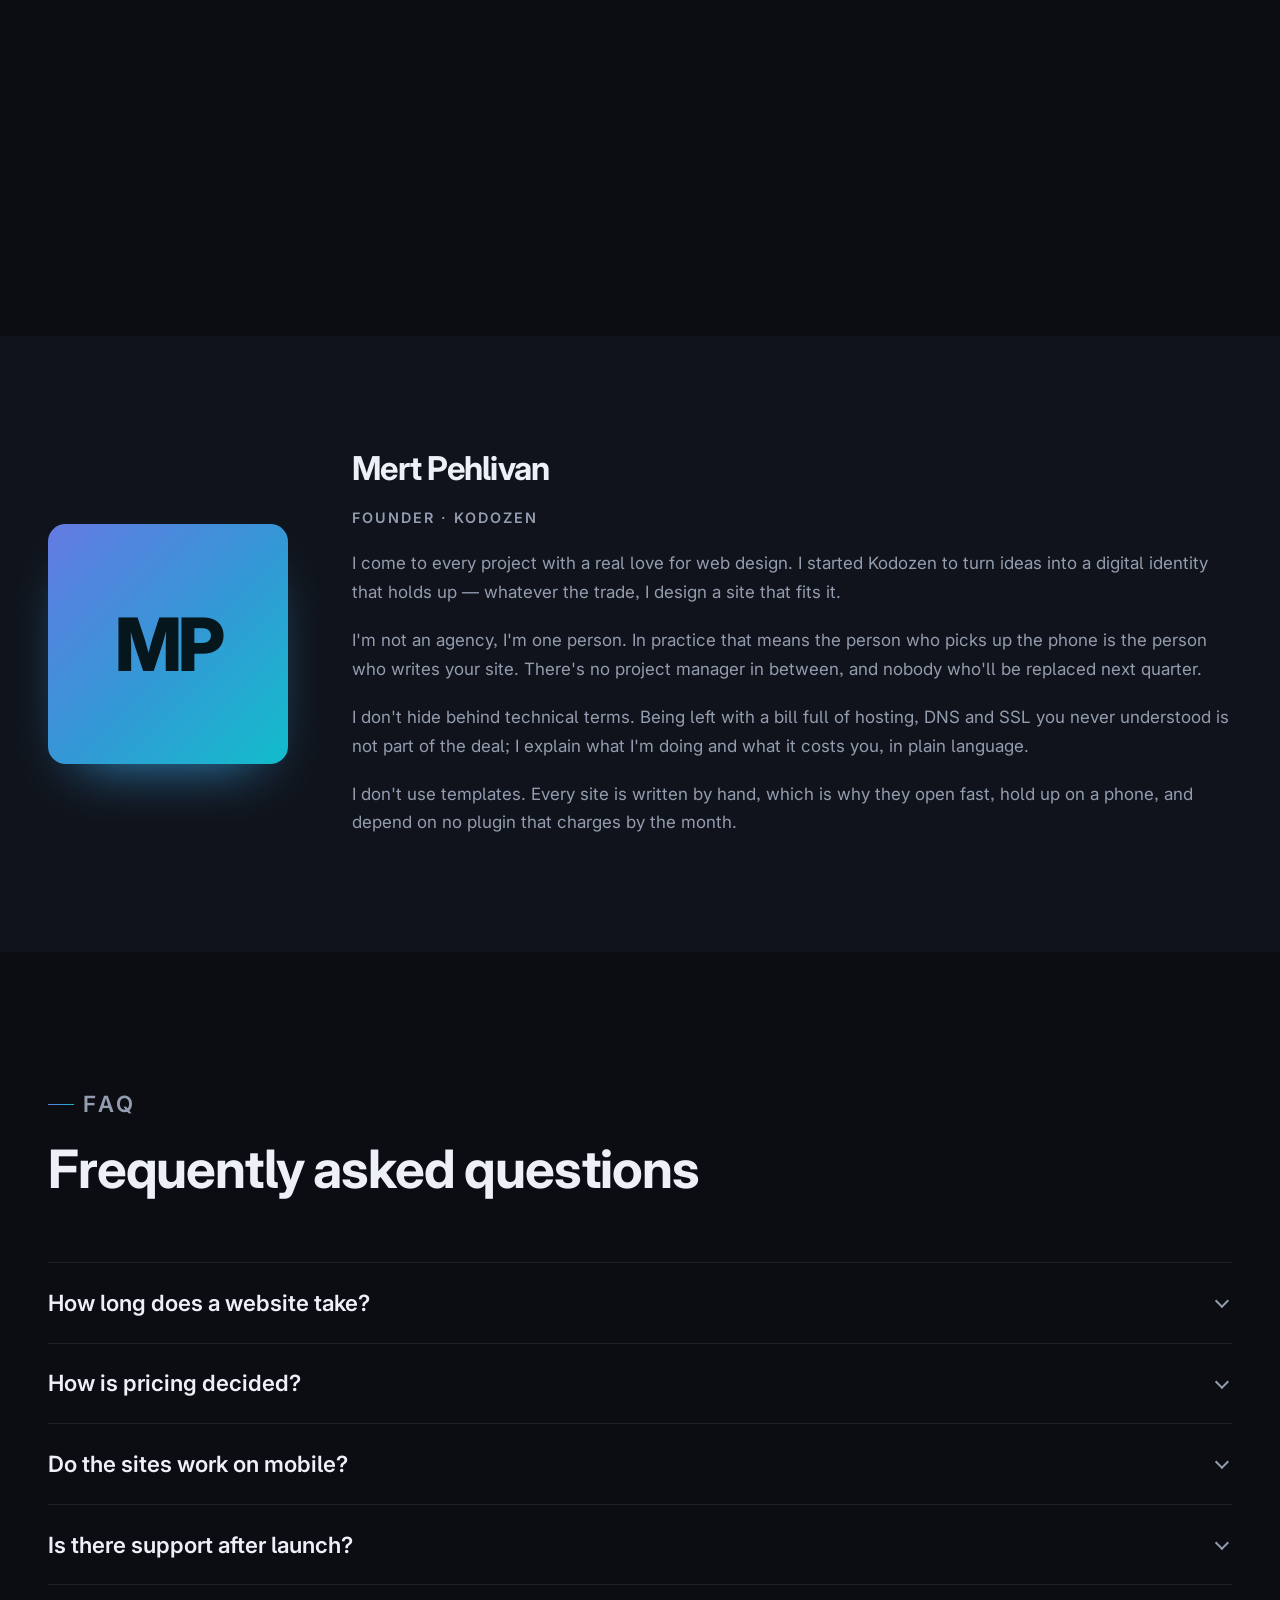
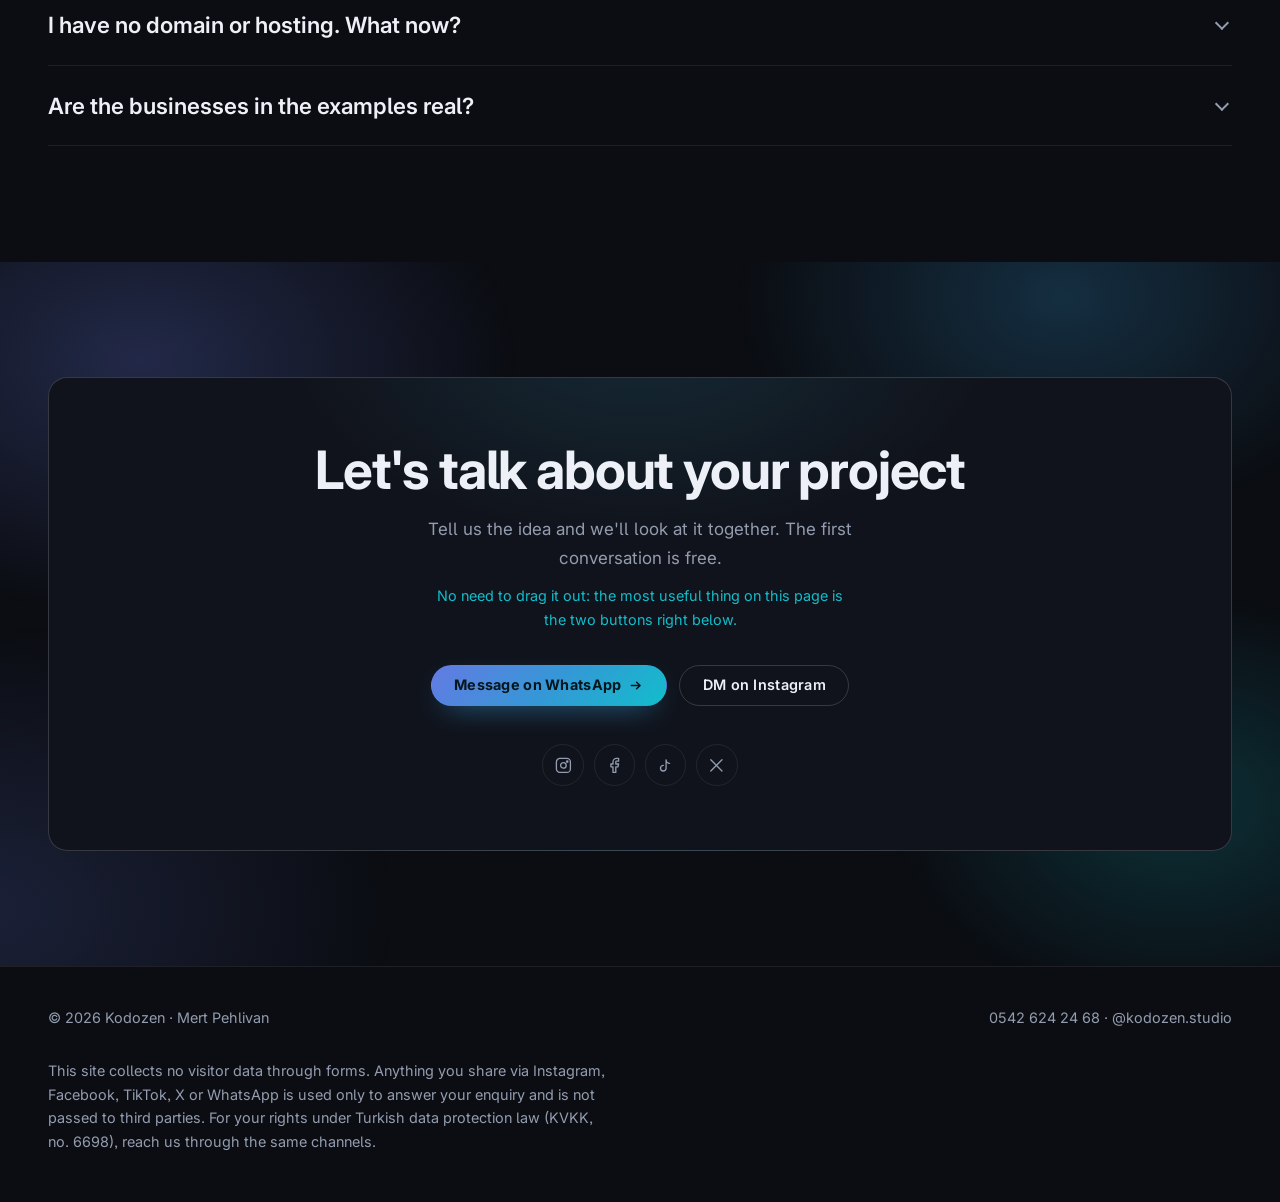
==== commit 3952983a: "Stop naming a city in the visible copy The hero badge read "İzmir · Web tasarım stüdyosu". A city na" ====
--- a/index.html
+++ b/index.html
@@ -83,7 +83,7 @@
     <div class="giris__fon" data-video="bekliyor" aria-hidden="true"></div>
 
     <div class="kabuk giris__ic">
-      <p class="giris__rozet"><span class="giris__nokta"></span> <span lang="tr">İzmir · Web tasarım stüdyosu</span><span lang="en">İzmir · Web design studio</span></p>
+      <p class="giris__rozet"><span class="giris__nokta"></span> <span lang="tr">Türkiye geneli · Web tasarım stüdyosu</span><span lang="en">Across Turkey · Web design studio</span></p>
       <h1 data-yukselt><span lang="tr">Fikrinizi</span><span lang="en">I turn ideas</span> <em><span lang="tr">web sitesine</span><span lang="en">into websites</span></em> <span lang="tr">dönüştürüyoruz</span></h1>
       <p class="giris__alt">
         <span lang="tr">Hazır tema kurmuyoruz; her site sıfırdan tasarlanıyor. Aşağıdaki beş örnek ekran görüntüsü değil — açıp gezebilirsiniz.</span><span lang="en">No off-the-shelf themes; every site is designed from scratch. The five examples below aren't screenshots — open them and click around.</span>
@@ -532,7 +532,7 @@
           <span lang="tr">Web tasarımı tutkusuyla her projeye özenle yaklaşıyorum. Kodozen'i, fikirleri güçlü bir dijital kimliğe dönüştürmek için kurdum — kim ne isterse, o alana uygun bir web sitesi tasarlıyorum.</span><span lang="en">I come to every project with a real love for web design. I started Kodozen to turn ideas into a digital identity that holds up — whatever the trade, I design a site that fits it.</span>
         </p>
         <p>
-          <span lang="tr">Ajans değilim; İzmir'de tek kişiyim. Bunun pratikte anlamı şu: telefonu açan kişi, sitenizi yazan kişiyle aynı. Arada ne proje yöneticisi var ne de bir sonraki dönem işe alınacak biri.</span><span lang="en">I'm not an agency; I'm one person in İzmir. In practice that means the person who picks up the phone is the person who writes your site. There's no project manager in between, and nobody who'll be replaced next quarter.</span>
+          <span lang="tr">Ajans değilim, tek kişiyim. Bunun pratikte anlamı şu: telefonu açan kişi, sitenizi yazan kişiyle aynı. Arada ne proje yöneticisi var ne de bir sonraki dönem işe alınacak biri.</span><span lang="en">I'm not an agency, I'm one person. In practice that means the person who picks up the phone is the person who writes your site. There's no project manager in between, and nobody who'll be replaced next quarter.</span>
         </p>
         <p>
           <span lang="tr">Teknik terimlerin arkasına saklanmıyorum. Hosting, DNS, SSL derken ne olduğunu anlamadığınız bir faturayla baş başa kalmanız işin parçası değil; ne yaptığımı ve size neye mal olduğunu sade Türkçeyle anlatıyorum.</span><span lang="en">I don't hide behind technical terms. Being left with a bill full of hosting, DNS and SSL you never understood is not part of the deal; I explain what I'm doing and what it costs you, in plain language.</span>
